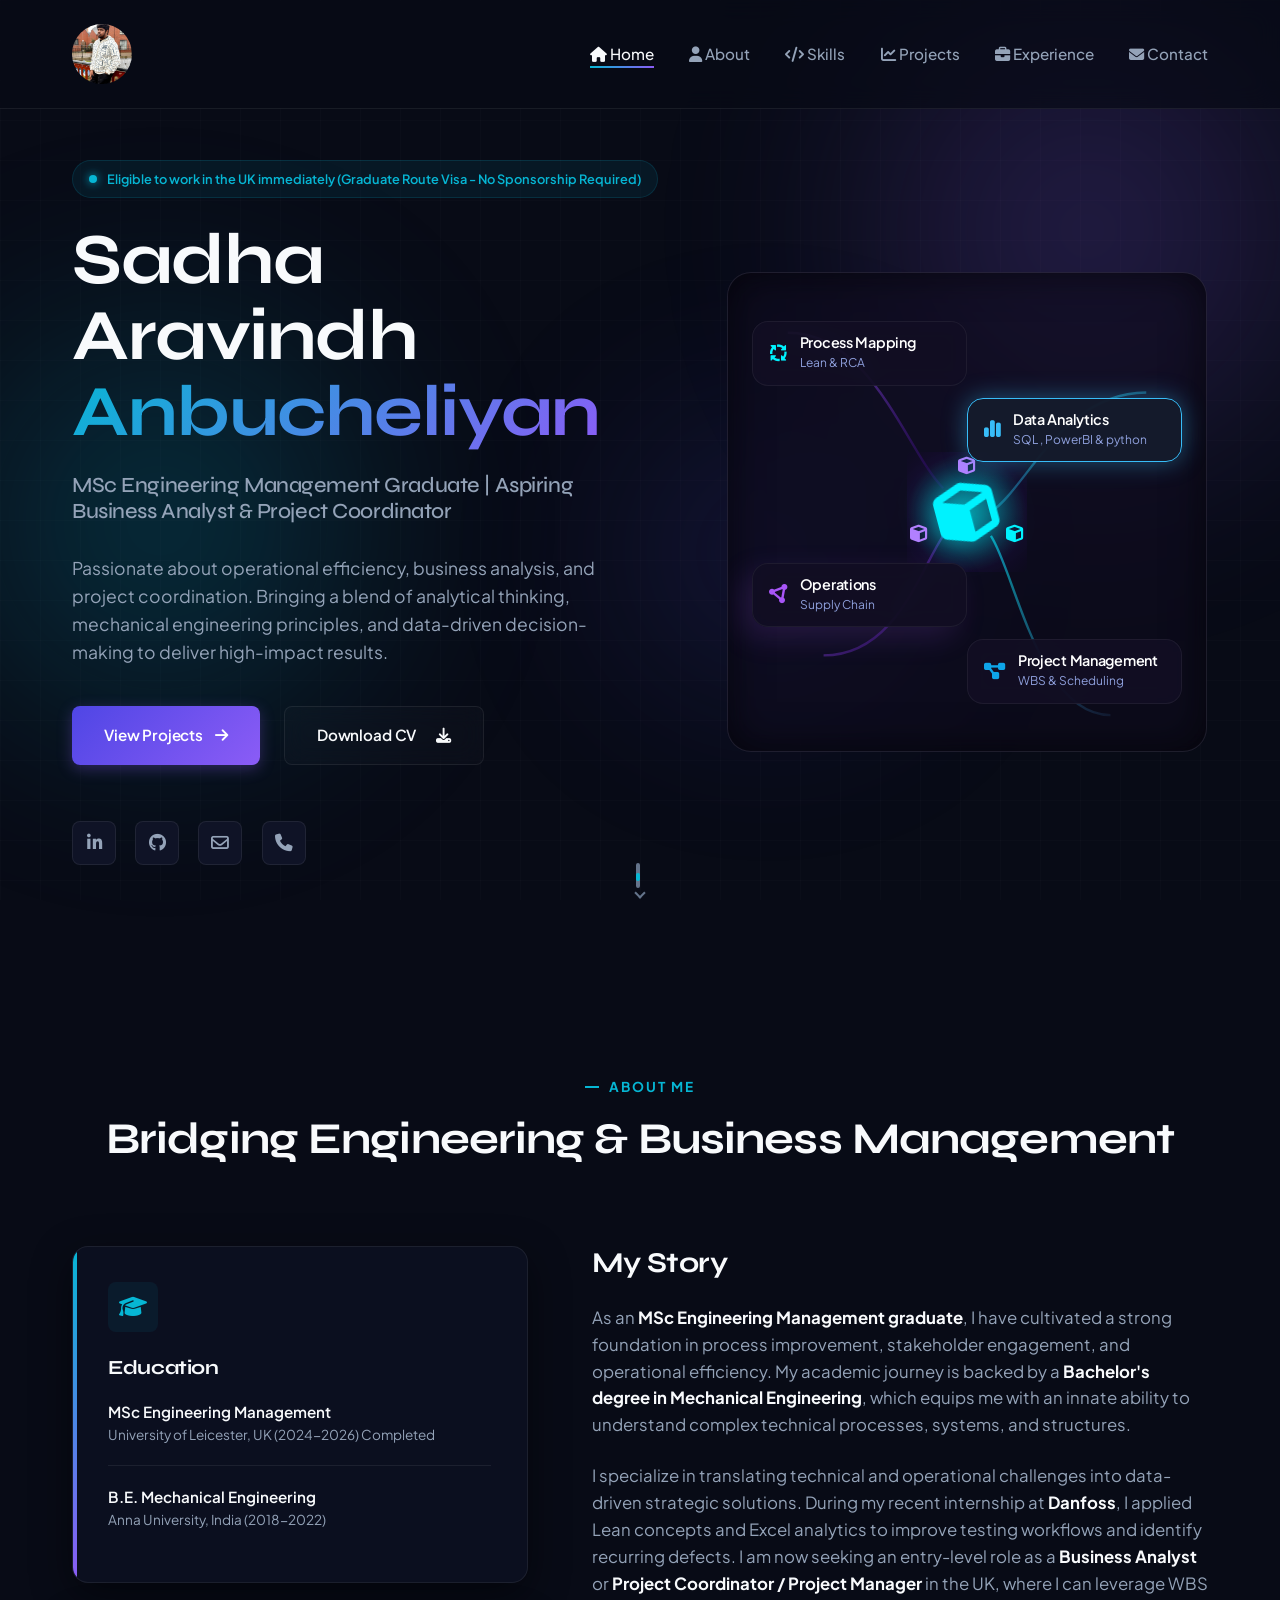
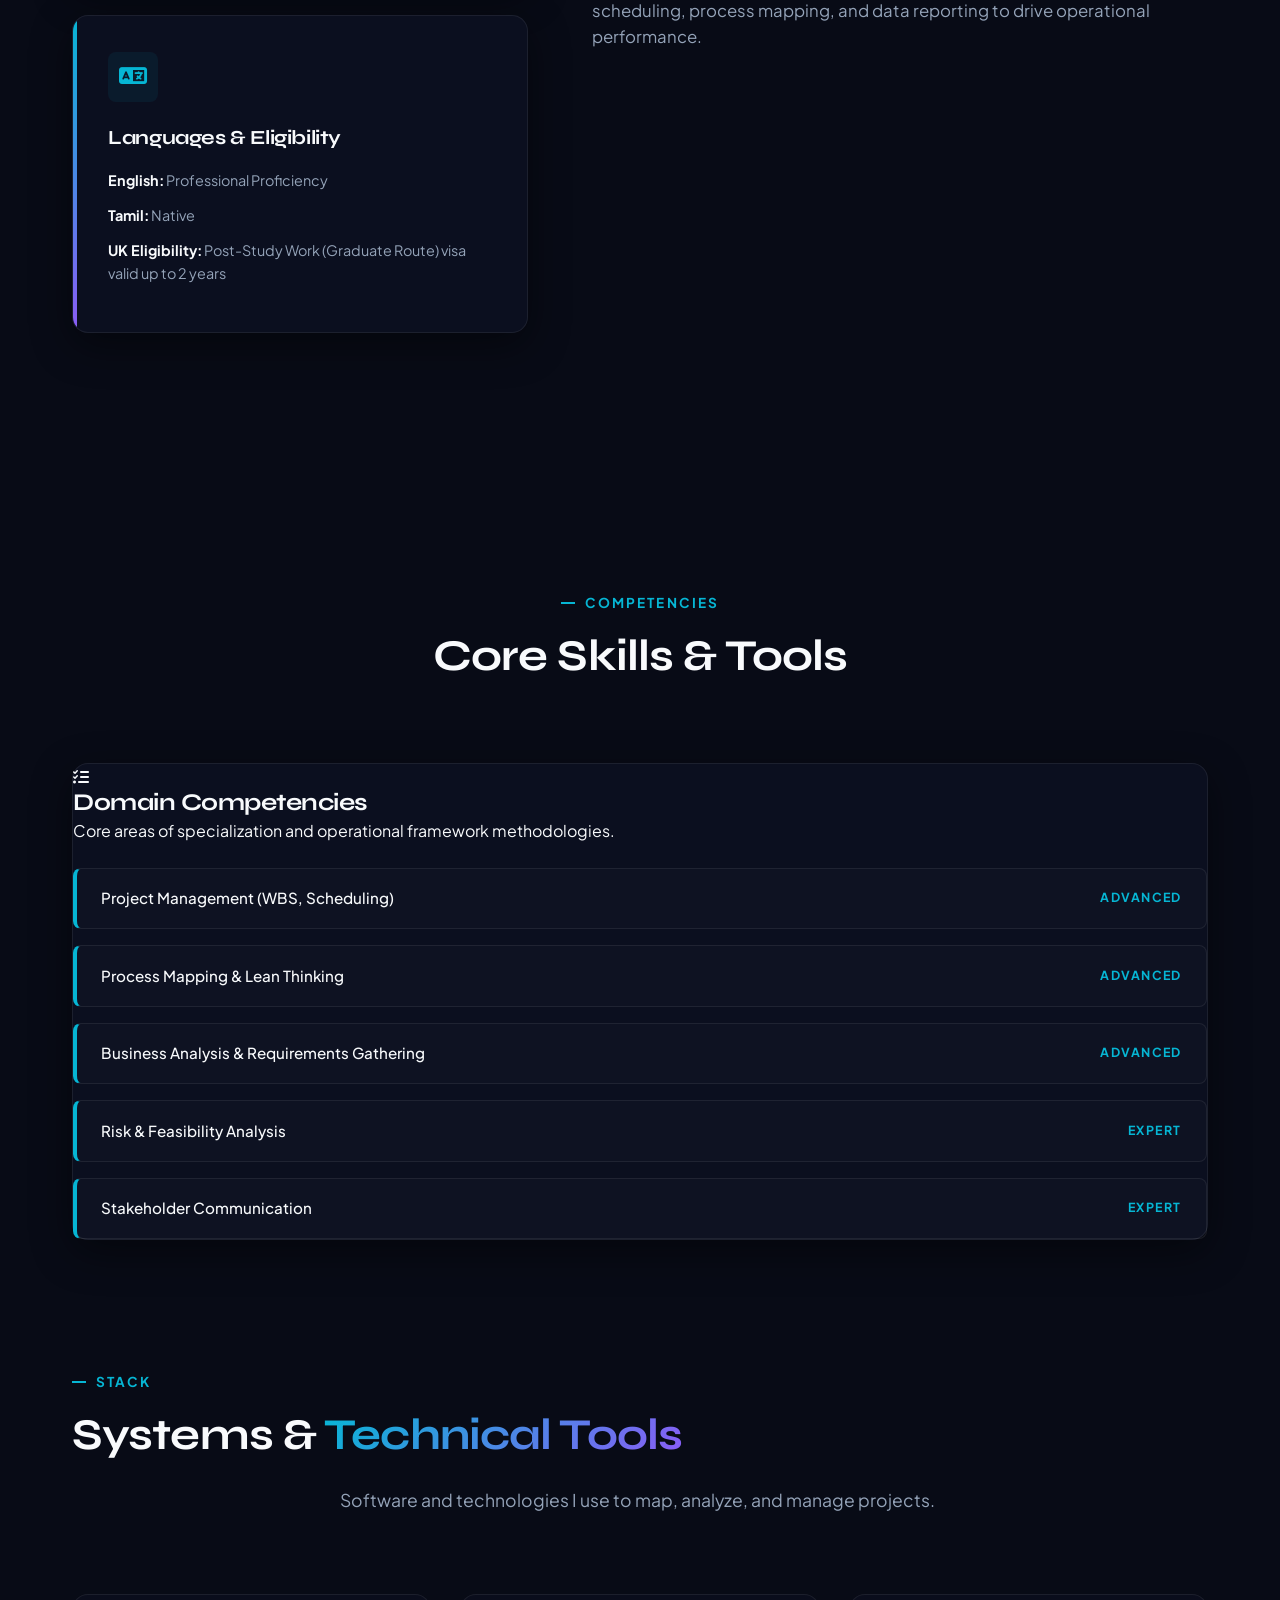
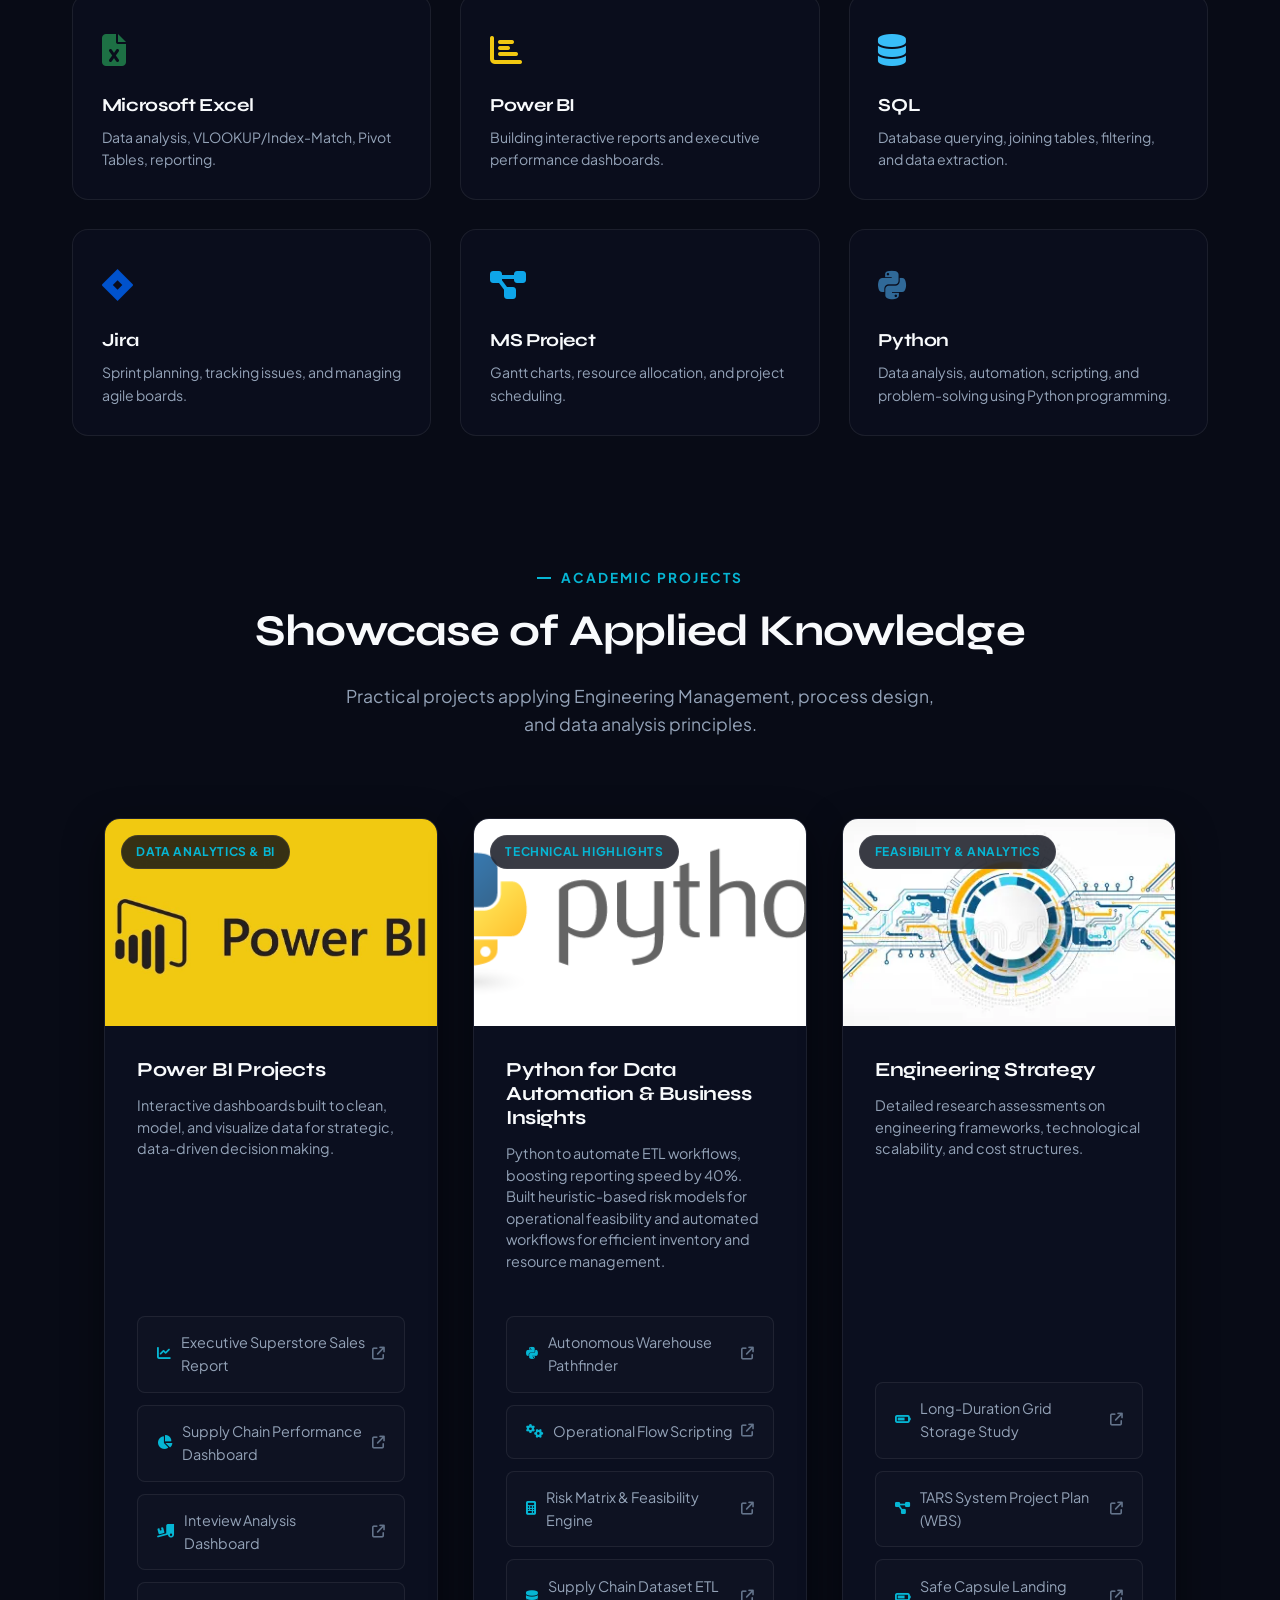
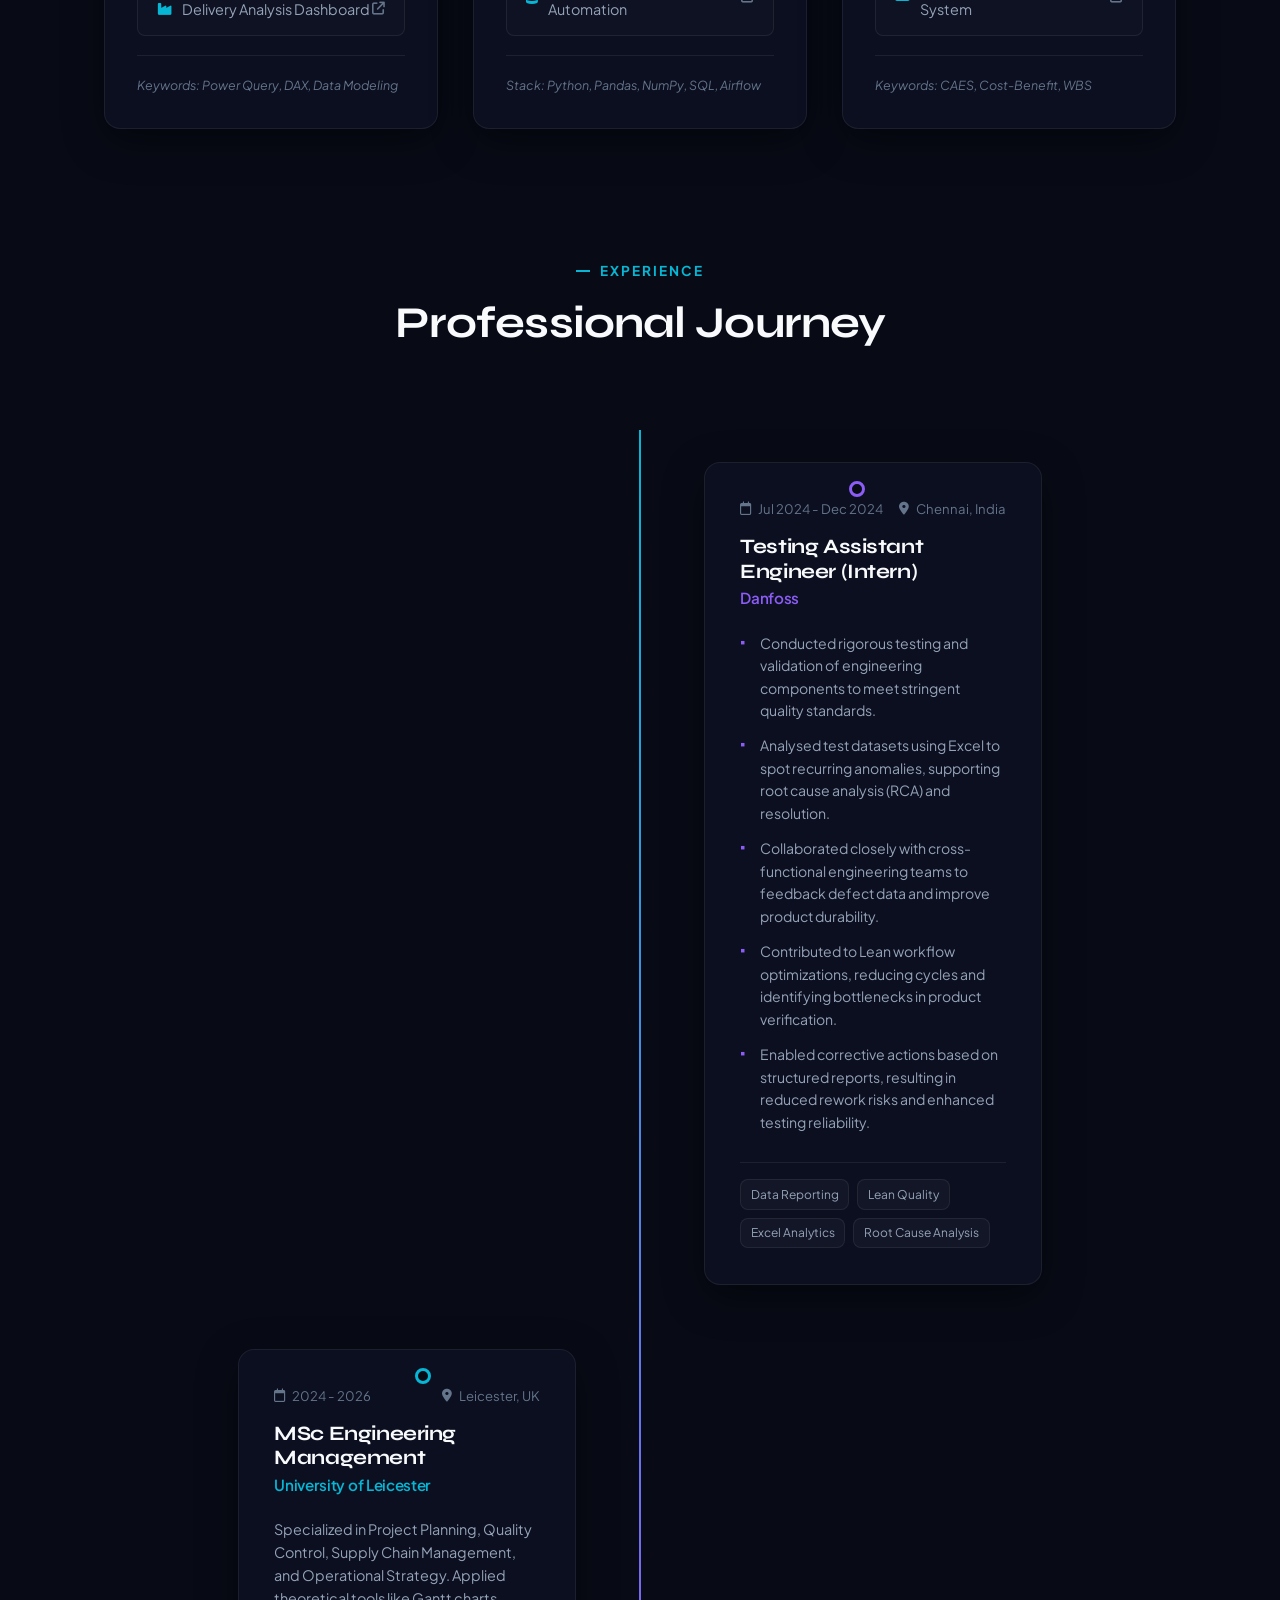
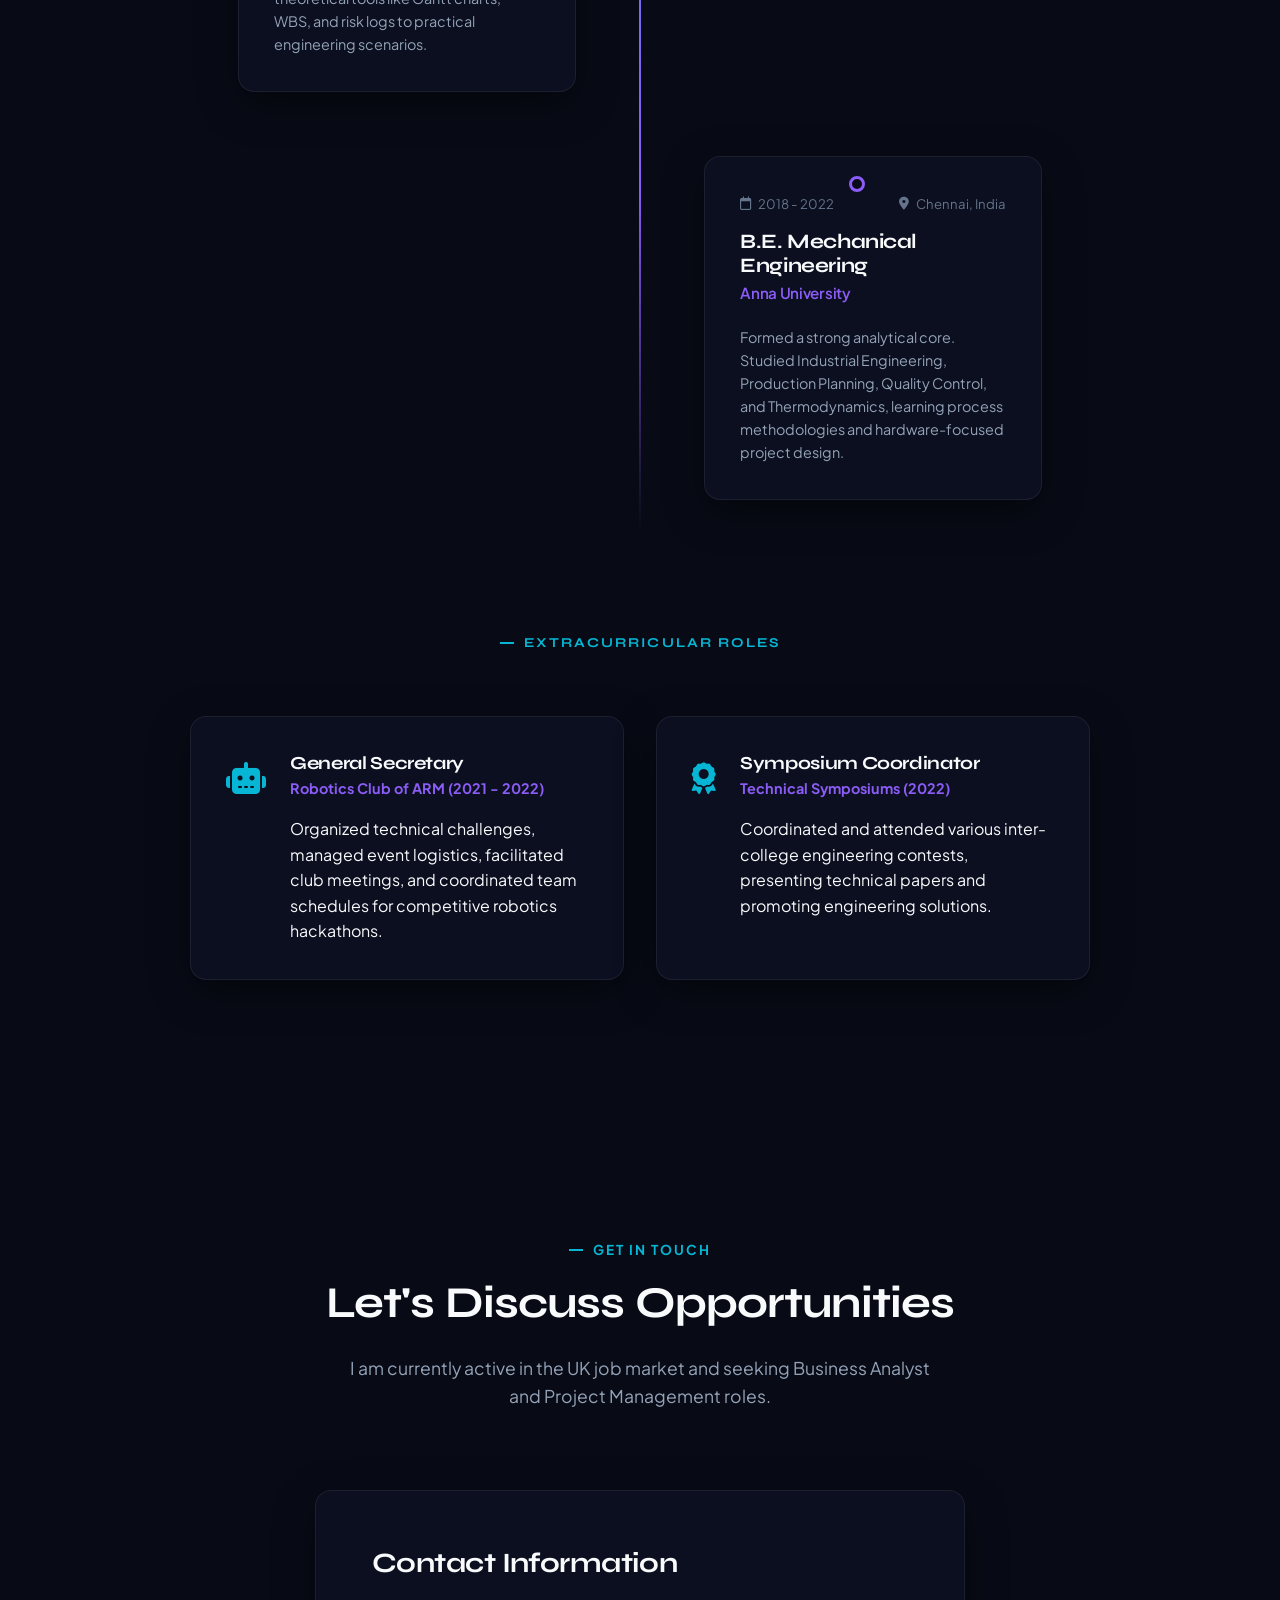
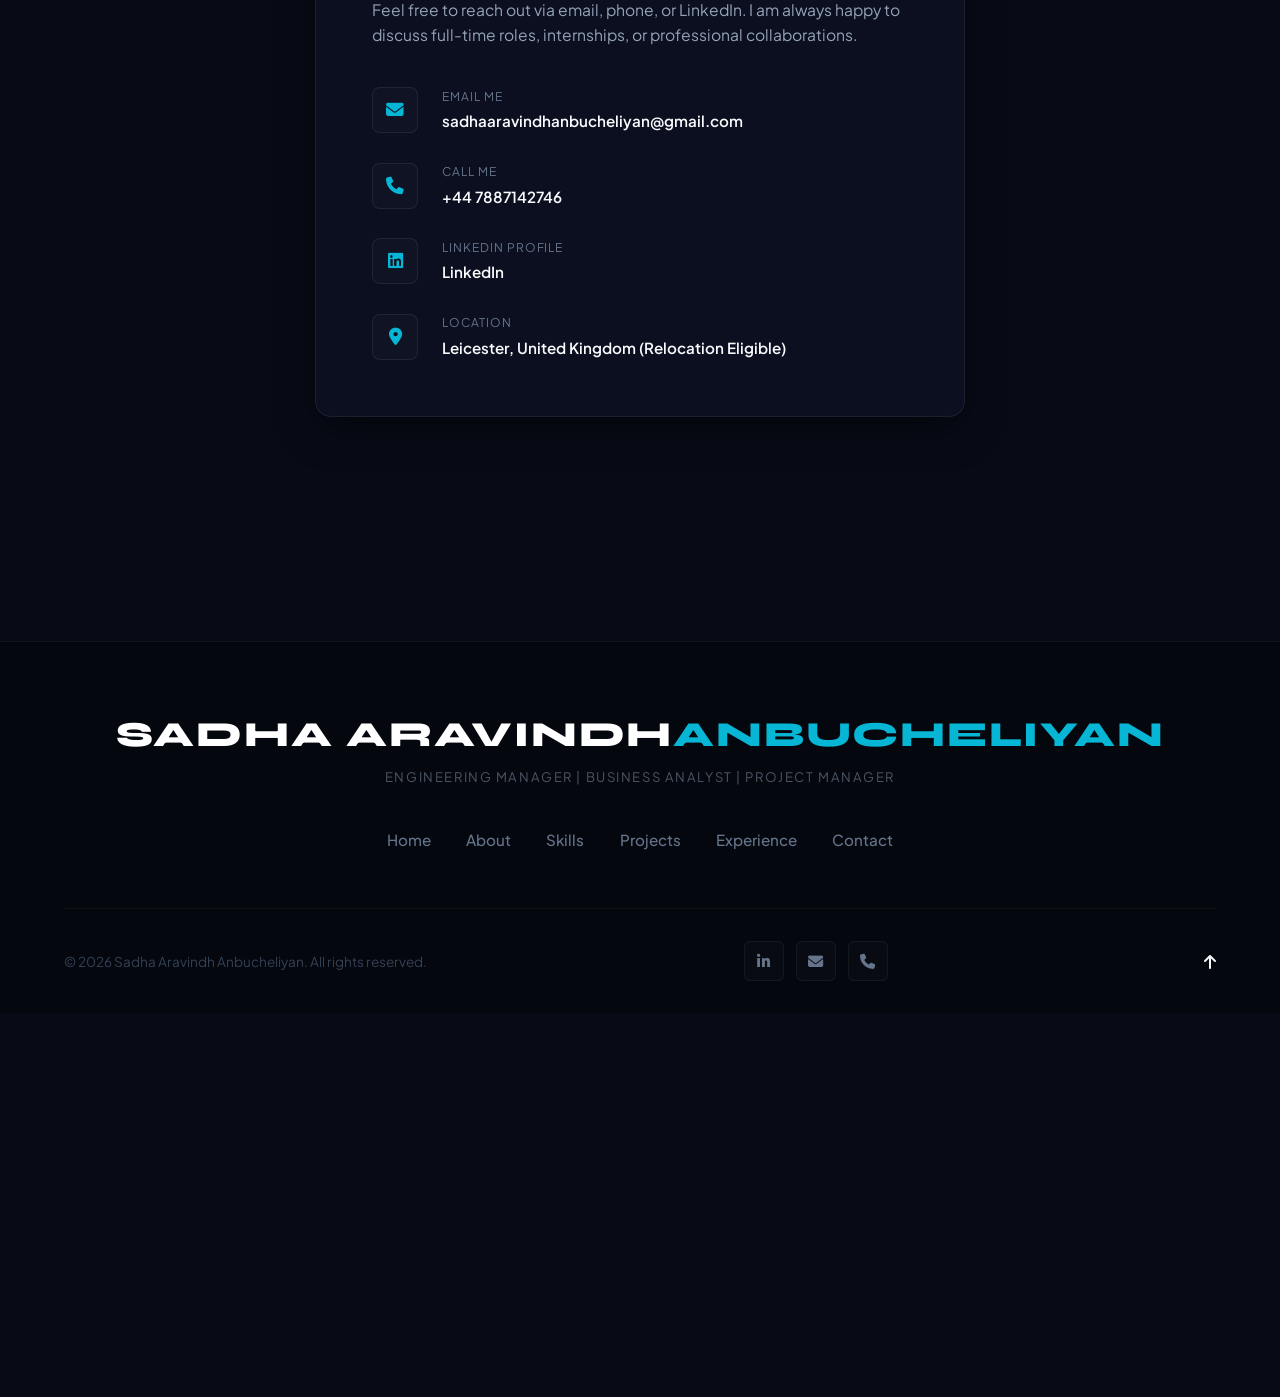
==== index.html @ ce956900 "changes" ====
<!DOCTYPE html>
<html lang="en">
<head>
    <meta charset="UTF-8">
    <meta name="viewport" content="width=device-width, initial-scale=1.0">
    <meta name="description" content="Portfolio of Sadha Aravindh Anbucheliyan - MSc Engineering Management graduate seeking Business Analyst & Project Manager roles. Skilled in requirements gathering, process mapping, and data analysis.">
    <meta name="keywords" content="Sadha Aravindh Anbucheliyan, Business Analyst, Project Manager, Engineering Management, Process Mapping, Data Analysis, Power BI, Excel, SQL, UK Graduate Route">
    <meta name="author" content="Sadha Aravindh Anbucheliyan">
    
    <!-- Open Graph / Facebook -->
    <meta property="og:type" content="website">
    <meta property="og:title" content="Sadha Aravindh Anbucheliyan | Business Analyst & Project Manager Portfolio">
    <meta property="og:description" content="MSc Engineering Management graduate seeking BA/PM opportunities in the UK. View my projects, skills, and experience.">
    <meta property="og:image" content="assets/hero-concept.png">

    <!-- Twitter -->
    <meta property="twitter:card" content="summary_large_image">
    <meta property="twitter:title" content="Sadha Aravindh Anbucheliyan | Business Analyst & Project Manager Portfolio">
    <meta property="twitter:description" content="MSc Engineering Management graduate seeking BA/PM opportunities in the UK.">
    <meta property="twitter:image" content="assets/hero-concept.png">

    <title>Sadha Aravindh Anbucheliyan | Aspiring Business Analyst & Project Coordinator Portfolio</title>
    
    <!-- Google Fonts -->
    <link rel="preconnect" href="https://fonts.googleapis.com">
    <link rel="preconnect" href="https://fonts.gstatic.com" crossorigin>
    <link href="https://fonts.googleapis.com/css2?family=Plus+Jakarta+Sans:wght@300;400;500;600;700;800&family=Syne:wght@500;600;700;800&display=swap" rel="stylesheet">
    
    <!-- FontAwesome Icons -->
    <link rel="stylesheet" href="https://cdnjs.cloudflare.com/ajax/libs/font-awesome/6.4.0/css/all.min.css">
    
    <!-- Custom CSS -->
    <link rel="stylesheet" href="style.css">
</head>
<body class="dark-theme">

    <!-- Background Grid & Glowing Blobs for Modern Aesthetics -->
    <div class="grid-overlay"></div>
    <div class="glow-blob blob-1"></div>
    <div class="glow-blob blob-2"></div>
    <div class="glow-blob blob-3"></div>

    <!-- Header Navigation -->
    <header id="header" class="glass-header">
        <div class="header-container">
            <a href="#home" class="logo" id="logo-link"> <img src="profile.jpg" alt="Profile" class="logo-img"></a>
            
           <nav class="nav-menu" id="nav-menu">
    <ul class="nav-list">
        <li><a href="#home" class="nav-link active" id="nav-home"><i class="fa-solid fa-house"></i> Home</a></li>
        <li><a href="#about" class="nav-link" id="nav-about"><i class="fa-solid fa-user"></i> About</a></li>
        <li><a href="#skills" class="nav-link" id="nav-skills"><i class="fa-solid fa-code"></i> Skills</a></li>
        <li><a href="#projects" class="nav-link" id="nav-projects"><i class="fa-solid fa-chart-line"></i> Projects</a></li>
        <li><a href="#experience" class="nav-link" id="nav-experience"><i class="fa-solid fa-briefcase"></i> Experience</a></li>
        <li><a href="#contact" class="nav-link" id="nav-contact"><i class="fa-solid fa-envelope"></i> Contact</a></li>
    </ul>
</nav>
            </div>
        </div>
    </header>

    <main>
        <!-- Hero Section -->
        <section id="home" class="hero-section section-padding">
            <div class="container hero-container">
                <div class="hero-content">
                    <div class="status-badge" id="visa-status">
                        <span class="pulse-dot"></span>
                        <span>Eligible to work in the UK immediately (Graduate Route Visa - No Sponsorship Required)</span>
                    </div>
                    <h1 class="hero-title">
                        Sadha Aravindh <br>
                        <span class="gradient-text">Anbucheliyan</span>
                    </h1>
                    <h2 class="hero-subtitle">MSc Engineering Management Graduate | Aspiring Business Analyst & Project Coordinator</h2>
                    <p class="hero-description">
                        Passionate about operational efficiency, business analysis, and project coordination. Bringing a blend of analytical thinking, mechanical engineering principles, and data-driven decision-making to deliver high-impact results.
                    </p>
                    
                    <div class="hero-actions">
                        <a href="#projects" class="btn btn-primary" id="view-work-btn">
                            <span>View Projects</span>
                            <i class="fa-solid fa-arrow-right"></i>
                        </a>
                      <a href="Sadha_Aravindh_CV.pdf" download="Sadha_Aravindh_CV.pdf" class="btn btn-outline" id="download-cv-btn">
        <span>Download CV</span>
        <i class="fa-solid fa-download" style="margin-left: 8px;"></i>
    </a>
                    </div>

                    <div class="hero-socials">
                        <a href="https://www.linkedin.com/in/sadha-aravindh-anbucheliyan-20a9b5361/" target="_blank" rel="noopener" class="social-icon" aria-label="LinkedIn" id="hero-li">
                            <i class="fa-brands fa-linkedin-in"></i>
                        </a>
                        <a href="https://github.com/sadhaaravindhanbucheliyan" target="_blank" rel="noopener" class="social-icon" aria-label="GitHub" id="hero-github">
                              <i class="fa-brands fa-github"></i>
                      </a>
                        <a href="mailto:sadhaaravindhanbucheliyan@gmail.com" class="social-icon" aria-label="Email" id="hero-mail">
                            <i class="fa-regular fa-envelope"></i>
                        </a>
                        <a href="tel:+447887142746" class="social-icon" aria-label="Phone" id="hero-phone">
                            <i class="fa-solid fa-phone"></i>
                        </a>
                    </div>
                </div>

                <div class="hero-visual">
    <div class="image-wrapper glass-panel visual-card-hub">
        
        <!-- Central Isometric Hub & SVG Connecting Lines -->
        <div class="hub-center-container">
            <svg class="hub-connecting-lines" viewBox="0 0 400 400" fill="none" xmlns="http://www.w3.org/2000/svg">
                <!-- Top Left Path -->
                <path d="M 50 50 C 120 50, 150 150, 180 180" stroke="url(#line-gradient-purple)" stroke-width="2" />
                <!-- Top Right Path -->
                <path d="M 350 100 C 280 100, 250 180, 220 200" stroke="url(#line-gradient-blue)" stroke-width="2" />
                <!-- Bottom Left Path -->
                <path d="M 80 320 C 140 320, 160 250, 180 220" stroke="url(#line-gradient-purple)" stroke-width="2" />
                <!-- Bottom Right Path -->
                <path d="M 320 370 C 260 370, 240 250, 220 220" stroke="url(#line-gradient-blue)" stroke-width="2" />
                
                <defs>
                    <linearGradient id="line-gradient-blue" x1="0%" y1="0%" x2="100%" y2="100%">
                        <stop offset="0%" stop-color="#00f2fe" stop-opacity="0.6"/>
                        <stop offset="100%" stop-color="#4facfe" stop-opacity="0.1"/>
                    </linearGradient>
                    <linearGradient id="line-gradient-purple" x1="0%" y1="0%" x2="100%" y2="100%">
                        <stop offset="0%" stop-color="#b180ff" stop-opacity="0.6"/>
                        <stop offset="100%" stop-color="#7000ff" stop-opacity="0.1"/>
                    </linearGradient>
                </defs>
            </svg>

            <!-- Isometric Node Graphic -->
            <div class="iso-cube-core">
                <div class="cube-glow"></div>
                <i class="fa-solid fa-cube main-cube"></i>
                <i class="fa-solid fa-cube sub-node node-top"></i>
                <i class="fa-solid fa-cube sub-node node-left"></i>
                <i class="fa-solid fa-cube sub-node node-right"></i>
            </div>
        </div>

        <!-- The 4 Corner Floating Badges -->
        <!-- Top Left: Process Mapping -->
        <div class="hub-badge badge-tl glass-panel-sm">
            <div class="badge-icon icon-cyan"><i class="fa-solid fa-arrows-spin"></i></div>
            <div class="badge-text">
                <h4>Process Mapping</h4>
                <p>Lean & RCA</p>
            </div>
        </div>

        <!-- Top Right: Data Analytics (Active State) -->
        <div class="hub-badge badge-tr active-glow-blue">
            <div class="badge-icon icon-blue"><i class="fa-solid fa-chart-simple"></i></div>
            <div class="badge-text">
                <h4>Data Analytics</h4>
                <p>SQL , PowerBI & python</p>
            </div>
        </div>

        <!-- Bottom Left: Operations -->
        <div class="hub-badge badge-bl glass-panel-sm glow-purple">
            <div class="badge-icon icon-purple"><i class="fa-solid fa-circle-nodes"></i></div>
            <div class="badge-text">
                <h4>Operations</h4>
                <p>Supply Chain</p>
            </div>
        </div>

        <!-- Bottom Right: Project Management -->
        <div class="hub-badge badge-br glass-panel-sm">
            <div class="badge-icon icon-blue-alt"><i class="fa-solid fa-diagram-project"></i></div>
            <div class="badge-text">
                <h4>Project Management</h4>
                <p>WBS & Scheduling</p>
            </div>
        </div>

    </div>
</div>
                    </div>
                </div>
            </div>
            
            <div class="scroll-indicator">
                <a href="#about" aria-label="Scroll to About Me Section">
                    <span class="mouse">
                        <span class="wheel"></span>
                    </span>
                    <span class="arrow-down"></span>
                </a>
            </div>
        </section>

        <!-- About Me Section -->
        <section id="about" class="about-section section-padding">
            <div class="container">
                <div class="section-header text-center">
                    <span class="subtitle">About Me</span>
                    <h2 class="section-title">Bridging Engineering & Business Management</h2>
                </div>

                <div class="about-grid">
                    <div class="about-info-cards">
                        <div class="info-card glass-panel" id="about-card-education">
                            <div class="card-icon"><i class="fa-solid fa-graduation-cap"></i></div>
                            <h3>Education</h3>
                            <p class="primary-text">MSc Engineering Management</p>
                            <p class="secondary-text">University of Leicester, UK (2024-2026) Completed</p>
                            <div class="divider"></div>
                            <p class="primary-text">B.E. Mechanical Engineering</p>
                            <p class="secondary-text">Anna University, India (2018-2022)</p>
                        </div>

                        <div class="info-card glass-panel" id="about-card-lang">
                            <div class="card-icon"><i class="fa-solid fa-language"></i></div>
                            <h3>Languages & Eligibility</h3>
                            <ul class="info-list">
                                <li><strong>English:</strong> Professional Proficiency</li>
                                <li><strong>Tamil:</strong> Native</li>
                                <li><strong>UK Eligibility:</strong> Post-Study Work (Graduate Route) visa valid up to 2 years</li>
                            </ul>
                        </div>
                    </div>

                    <div class="about-text-content">
                        <h3>My Story</h3>
                        <p class="about-p">
    As an <strong>MSc Engineering Management graduate</strong>, I have cultivated a strong foundation in process improvement, stakeholder engagement, and operational efficiency. My academic journey is backed by a <strong>Bachelor's degree in Mechanical Engineering</strong>, which equips me with an innate ability to understand complex technical processes, systems, and structures.
</p>
<p class="about-p">
    I specialize in translating technical and operational challenges into data-driven strategic solutions. During my recent internship at <strong>Danfoss</strong>, I applied Lean concepts and Excel analytics to improve testing workflows and identify recurring defects. I am now seeking an entry-level role as a <strong>Business Analyst</strong> or <strong>Project Coordinator / Project Manager</strong> in the UK, where I can leverage WBS scheduling, process mapping, and data reporting to drive operational performance.
</p>
                                </div>
                            </div>
                        </div>
            </div>
        </section>

        <!-- Skills Section -->
        <section id="skills" class="skills-section section-padding">
            <div class="container">
                <div class="section-header text-center">
                    <span class="subtitle">Competencies</span>
                    <h2 class="section-title">Core Skills & Tools</h2>
                </div>

                <div class="skills-grid">
                    <!-- Core Competencies -->
                <div class="skills-category glass-panel">
    <div class="category-title">
        <i class="fa-solid fa-list-check"></i>
        <h2>Domain Competencies</h2>
    </div>
    <p class="category-subtitle">Core areas of specialization and operational framework methodologies.</p>
    
    <!-- The parent container -->
    <div class="skills-list">
        
        <!-- Row Item 1 -->
        <div class="competency-item">
            <span class="competency-name">Project Management (WBS, Scheduling)</span>
            <span class="competency-level">Advanced</span>
        </div>
        
        <!-- Row Item 2 -->
        <div class="competency-item">
            <span class="competency-name">Process Mapping & Lean Thinking</span>
            <span class="competency-level">Advanced</span>
        </div>
        
        <!-- Row Item 3 -->
        <div class="competency-item">
            <span class="competency-name">Business Analysis & Requirements Gathering</span>
            <span class="competency-level">Advanced</span>
        </div>
        
        <!-- Row Item 4 -->
        <div class="competency-item">
            <span class="competency-name">Risk & Feasibility Analysis</span>
            <span class="competency-level">Expert</span>
        </div>
        
        <!-- Row Item 5 -->
        <div class="competency-item">
            <span class="competency-name">Stakeholder Communication</span>
            <span class="competency-level">Expert</span>
        </div>
        
    </div>
</div>
                        </div>
                    </div>

                    <!-- Technical Tools -->
  <section id="skills" class="section-padding">
    <div class="container">
        
        <div class="section-header">
            <span class="subtitle">Stack</span>
            <h2 class="section-title">Systems & <span class="gradient-text">Technical Tools</span></h2>
            <p class="section-desc">Software and technologies I use to map, analyze, and manage projects.</p>
        </div>

        <div class="tools-grid">
            
            <div class="tool-card" id="tool-excel">
                <div class="tool-icon">
                    <i class="fa-solid fa-file-excel"></i>
                </div>
                <h4>Microsoft Excel</h4>
                <p>Data analysis, VLOOKUP/Index-Match, Pivot Tables, reporting.</p>
            </div>

            <div class="tool-card" id="tool-pbi">
                <div class="tool-icon">
                    <i class="fa-solid fa-chart-bar"></i>
                </div>
                <h4>Power BI</h4>
                <p>Building interactive reports and executive performance dashboards.</p>
            </div>

            <div class="tool-card" id="tool-sql">
                <div class="tool-icon">
                    <i class="fa-solid fa-database"></i>
                </div>
                <h4>SQL</h4>
                <p>Database querying, joining tables, filtering, and data extraction.</p>
            </div>

            <div class="tool-card" id="tool-jira">
                <div class="tool-icon">
                    <i class="fa-brands fa-jira"></i>
                </div>
                <h4>Jira</h4>
                <p>Sprint planning, tracking issues, and managing agile boards.</p>
            </div>

            <div class="tool-card" id="tool-project">
                <div class="tool-icon">
                    <i class="fa-solid fa-diagram-project"></i>
                </div>
                <h4>MS Project</h4>
                <p>Gantt charts, resource allocation, and project scheduling.</p>
            </div>

            <div class="tool-card" id="tool-python">
                <div class="tool-icon">
                    <i class="fa-brands fa-python"></i>
                </div>
                <h4>Python</h4>
                <p>Data analysis, automation, scripting, and problem-solving using Python programming.</p>
            </div>

        </div> 

        <!-- Projects Section -->
        <section id="projects" class="projects-section section-padding">
            <div class="container">
                <div class="section-header text-center">
                    <span class="subtitle">Academic Projects</span>
                    <h2 class="section-title">Showcase of Applied Knowledge</h2>
                    <p class="section-desc">Practical projects applying Engineering Management, process design, and data analysis principles.</p>
                </div>

<div class="projects-grid">
    <article class="project-card glass-panel" id="project-pbi-category">

        <div class="project-img-wrapper">

            <img src="power BI.jpg" alt="Power BI Analytics" class="project-img">

            <div class="project-tag">Data Analytics & BI</div>
        </div>
        <div class="project-info">

            <h3 class="project-card-title">Power BI Projects</h3>

            <p class="project-description">
                Interactive dashboards built to clean, model, and visualize data for strategic, data-driven decision making.
            </p>
            <div class="project-list-container">

                <a href="Sales Superstore.mp4" target="_blank" rel="noopener" class="project-list-item">

                    <span class="project-item-name"><i class="fa-solid fa-chart-line"></i>  Executive Superstore Sales Report</span>
                    <i class="fa-solid fa-arrow-up-right-from-square view-icon"></i>
                </a>

                <a href="supply chain.mp4" target="_blank" rel="noopener" class="project-list-item">

                    <span class="project-item-name"><i class="fa-solid fa-chart-pie"></i> Supply Chain Performance Dashboard</span>

                    <i class="fa-solid fa-arrow-up-right-from-square view-icon"></i>

                </a>

                <a href="Interview Analysis.mp4" target="_blank" rel="noopener" class="project-list-item">

                    <span class="project-item-name"><i class="fa-solid fa-truck-ramp-box"></i> Inteview Analysis Dashboard </span>

                    <i class="fa-solid fa-arrow-up-right-from-square view-icon"></i>
                </a>

                <a href="Delivery Analysis.mp4" target="_blank" rel="noopener" class="project-list-item">

                    <span class="project-item-name"><i class="fa-solid fa-industry"></i> Delivery Analysis Dashboard</span>

                    <i class="fa-solid fa-arrow-up-right-from-square view-icon"></i>
                </a>
            </div>
            <div class="project-footer">
                <span class="project-tools">Keywords: Power Query, DAX, Data Modeling</span>
            </div>
        </div>
    </article>
<article class="project-card glass-panel" id="project-python-category">
    <div class="project-img-wrapper">
        <img src="python.png" alt="Python Automation" class="project-img">
        <div class="project-tag">Technical Highlights</div>
    </div>
    
    <div class="project-info">
        <h3 class="project-card-title">Python for Data Automation & Business Insights</h3>
        
   <p class="project-description">
             Python to automate ETL workflows, boosting reporting speed by 40%. Built heuristic-based risk models for operational feasibility and automated workflows for efficient inventory and resource management.
               </p>

        <div class="project-list-container">
            <a href="LINK_TO_PROJECT_5" target="_blank" rel="noopener" class="project-list-item">
                <span class="project-item-name"><i class="fa-brands fa-python"></i> Autonomous Warehouse Pathfinder</span>
                <i class="fa-solid fa-arrow-up-right-from-square view-icon"></i>
            </a>
            <a href="LINK_TO_PROJECT_6" target="_blank" rel="noopener" class="project-list-item">
                <span class="project-item-name"><i class="fa-solid fa-gears"></i> Operational Flow Scripting</span>
                <i class="fa-solid fa-arrow-up-right-from-square view-icon"></i>
            </a>
            <a href="LINK_TO_PROJECT_7" target="_blank" rel="noopener" class="project-list-item">
                <span class="project-item-name"><i class="fa-solid fa-calculator"></i> Risk Matrix & Feasibility Engine</span>
                <i class="fa-solid fa-arrow-up-right-from-square view-icon"></i>
            </a>
            <a href="LINK_TO_PROJECT_8" target="_blank" rel="noopener" class="project-list-item">
                <span class="project-item-name"><i class="fa-solid fa-database"></i> Supply Chain Dataset ETL Automation</span>
                <i class="fa-solid fa-arrow-up-right-from-square view-icon"></i>
            </a>
        </div>

        <div class="project-footer">
            <span class="project-tools">Stack: Python, Pandas, NumPy, SQL, Airflow</span>
        </div>
    </div>
</article>

    <article class="project-card glass-panel" id="project-energy-category">

        <div class="project-img-wrapper">

            <img src="energy.webp" alt="Clean energy grid storage design" class="project-img">

            <div class="project-tag">Feasibility & Analytics</div>

        </div>

        <div class="project-info">

            <h3 class="project-card-title">Engineering Strategy</h3>

            <p class="project-description">

                Detailed research assessments on engineering frameworks, technological scalability, and cost structures.

            </p>

           

            <div class="project-list-container">

                <a href="Long-Duration Grid Storage Study.pdf" target="_blank" rel="noopener" class="project-list-item">

                    <span class="project-item-name"><i class="fa-solid fa-battery-three-quarters"></i> Long-Duration Grid Storage Study</span>

                    <i class="fa-solid fa-arrow-up-right-from-square view-icon"></i>

                </a>

                <a href="TARS_Bag_Report.pdf" target="_blank" rel="noopener" class="project-list-item">

                    <span class="project-item-name"><i class="fa-solid fa-diagram-project"></i> TARS System Project Plan (WBS)</span>

                    <i class="fa-solid fa-arrow-up-right-from-square view-icon"></i>

                </a>

                    <a href="Safe Capsule Landing System .pdf" target="_blank" rel="noopener" class="project-list-item">

                    <span class="project-item-name"><i class="fa-solid fa-battery-three-quarters"></i>Safe Capsule Landing System</span>

                    <i class="fa-solid fa-arrow-up-right-from-square view-icon"></i>

                </a>

            </div>



            <div class="project-footer">

                <span class="project-tools">Keywords: CAES, Cost-Benefit, WBS</span>

            </div>

        </div>

    </article>



</div>



        <!-- Experience Section -->
        <section id="experience" class="experience-section section-padding">
            <div class="container">
                <div class="section-header text-center">
                    <span class="subtitle">Experience</span>
                    <h2 class="section-title">Professional Journey</h2>
                </div>

                <div class="timeline-container">
                    <div class="timeline-line"></div>
                    
                    <!-- Timeline Item 1 -->
                    <div class="timeline-item right" id="experience-danfoss">
                        <div class="timeline-dot"></div>
                        <div class="timeline-content glass-panel">
                            <div class="timeline-header">
                                <span class="timeline-date"><i class="fa-regular fa-calendar"></i> Jul 2024 - Dec 2024</span>
                                <span class="timeline-location"><i class="fa-solid fa-location-dot"></i> Chennai, India</span>
                            </div>
                            <h3 class="role-title">Testing Assistant Engineer (Intern)</h3>
                            <h4 class="company-name">Danfoss</h4>
                            
                            <ul class="timeline-bullets">
                                <li>Conducted rigorous testing and validation of engineering components to meet stringent quality standards.</li>
                                <li>Analysed test datasets using Excel to spot recurring anomalies, supporting root cause analysis (RCA) and resolution.</li>
                                <li>Collaborated closely with cross-functional engineering teams to feedback defect data and improve product durability.</li>
                                <li>Contributed to Lean workflow optimizations, reducing cycles and identifying bottlenecks in product verification.</li>
                                <li>Enabled corrective actions based on structured reports, resulting in reduced rework risks and enhanced testing reliability.</li>
                            </ul>
                            
                            <div class="timeline-tags">
                                <span class="timeline-tag">Data Reporting</span>
                                <span class="timeline-tag">Lean Quality</span>
                                <span class="timeline-tag">Excel Analytics</span>
                                <span class="timeline-tag">Root Cause Analysis</span>
                            </div>
                        </div>
                    </div>

                    <!-- Timeline Item 2 (Education - MSc) -->
                    <div class="timeline-item left" id="experience-leicester">
                        <div class="timeline-dot"></div>
                        <div class="timeline-content glass-panel">
                            <div class="timeline-header">
                                <span class="timeline-date"><i class="fa-regular fa-calendar"></i> 2024 - 2026</span>
                                <span class="timeline-location"><i class="fa-solid fa-location-dot"></i> Leicester, UK</span>
                            </div>
                            <h3 class="role-title">MSc Engineering Management</h3>
                            <h4 class="company-name">University of Leicester</h4>
                            <p class="timeline-desc">
                                Specialized in Project Planning, Quality Control, Supply Chain Management, and Operational Strategy. Applied theoretical tools like Gantt charts, WBS, and risk logs to practical engineering scenarios.
                            </p>
                        </div>
                    </div>

                    <!-- Timeline Item 3 (Education - B.E.) -->
                    <div class="timeline-item right" id="experience-anna">
                        <div class="timeline-dot"></div>
                        <div class="timeline-content glass-panel">
                            <div class="timeline-header">
                                <span class="timeline-date"><i class="fa-regular fa-calendar"></i> 2018 - 2022</span>
                                <span class="timeline-location"><i class="fa-solid fa-location-dot"></i> Chennai, India</span>
                            </div>
                            <h3 class="role-title">B.E. Mechanical Engineering</h3>
                            <h4 class="company-name">Anna University</h4>
                            <p class="timeline-desc">
                                Formed a strong analytical core. Studied Industrial Engineering, Production Planning, Quality Control, and Thermodynamics, learning process methodologies and hardware-focused project design.
                            </p>
                        </div>
                    </div>
                </div>

                <!-- Extracurricular Activities Cards -->
                <div class="extracurricular-header text-center">
                    <h3 class="subtitle">Extracurricular Roles</h3>
                </div>
                <div class="extracurricular-grid">
                    <div class="extra-card glass-panel" id="extra-robotics">
                        <div class="extra-icon"><i class="fa-solid fa-robot"></i></div>
                        <div class="extra-body">
                            <h4>General Secretary</h4>
                            <h5>Robotics Club of ARM (2021 - 2022)</h5>
                            <p>Organized technical challenges, managed event logistics, facilitated club meetings, and coordinated team schedules for competitive robotics hackathons.</p>
                        </div>
                    </div>
                    <div class="extra-card glass-panel" id="extra-symposiums">
                        <div class="extra-icon"><i class="fa-solid fa-award"></i></div>
                        <div class="extra-body">
                            <h4>Symposium Coordinator</h4>
                            <h5>Technical Symposiums (2022)</h5>
                            <p>Coordinated and attended various inter-college engineering contests, presenting technical papers and promoting engineering solutions.</p>
                        </div>
            </div>
        </section>

      <!-- Contact Section -->
        <section id="contact" class="contact-section section-padding">
            <div class="container">
                <div class="section-header text-center">
                    <span class="subtitle">Get In Touch</span>
                    <h2 class="section-title">Let's Discuss Opportunities</h2>
                    <p class="section-desc">I am currently active in the UK job market and seeking Business Analyst and Project Management roles.</p>
                </div>

                <div class="contact-center-wrapper">
                    <!-- Standalone Centered Card -->
                    <div class="contact-info-card glass-panel">
                        <h3>Contact Information</h3>
                        <p class="card-intro">Feel free to reach out via email, phone, or LinkedIn. I am always happy to discuss full-time roles, internships, or professional collaborations.</p>
                        
                        <div class="info-links-list">
                            
                            <!-- Email Row -->
                            <div class="info-item-row">
                                <div class="item-icon-box">
                                    <i class="fa-solid fa-envelope"></i>
                                </div>
                                <div class="item-text-content">
                                    <span class="label-heading">Email Me</span>
                                    <a href="mailto:sadhaaravindhanbucheliyan@gmail.com" class="contact-link">sadhaaravindhanbucheliyan@gmail.com</a>
                                </div>
                            </div>

                            <!-- Phone Row -->
                            <div class="info-item-row">
                                <div class="item-icon-box">
                                    <i class="fa-solid fa-phone"></i>
                                </div>
                                <div class="item-text-content">
                                    <span class="label-heading">Call Me</span>
                                    <a href="tel:+447887142746" class="contact-link">+44 7887142746</a>
                                </div>
                            </div>

                            <!-- LinkedIn Row -->
                            <div class="info-item-row">
                                <div class="item-icon-box">
                                    <i class="fa-brands fa-linkedin"></i>
                                </div>
                                <div class="item-text-content">
                                    <span class="label-heading">LinkedIn Profile</span>
                                    <a href="https://www.linkedin.com/in/sadha-aravindh-anbucheliyan-20a9b5361/" target="_blank" rel="noopener" class="contact-link">LinkedIn</a>
                                </div>
                            </div>

                            <!-- Location Row -->
                            <div class="info-item-row">
                                <div class="item-icon-box">
                                    <i class="fa-solid fa-location-dot"></i>
                                </div>
                                <div class="item-text-content">
                                    <span class="label-heading">Location</span>
                                    <span class="location-value">Leicester, United Kingdom (Relocation Eligible)</span>
                                </div>
                            </div>

                        </div>
                    </div>
                </div>
            </div>
        </section>

  <!-- Full-Width Premium Integrated Footer -->
<footer class="portfolio-footer">
    <div class="footer-inner-content">
        
        <!-- Footer Branding Header Block -->
        <h4 class="footer-logo">SADHA ARAVINDH<span>ANBUCHELIYAN</span></h4>
        <p class="footer-role-tags">Engineering Manager | Business Analyst | Project Manager</p>
        
        <!-- Center Quick Navigation Links -->
        <ul class="footer-nav-links">
            <li><a href="#home">Home</a></li>
            <li><a href="#about">About</a></li>
            <li><a href="#skills">Skills</a></li>
            <li><a href="#projects">Projects</a></li>
            <li><a href="#experience">Experience</a></li>
            <li><a href="#contact">Contact</a></li>
        </ul>

        <div class="footer-divider"></div>

        <!-- Left / Right Split Bottom Row Container -->
        <div class="footer-bottom-row">
            <div class="footer-copyright">
                <p>&copy; 2026 Sadha Aravindh Anbucheliyan. All rights reserved.</p>
            </div>
            
            <div class="footer-social-box-list">
                <a href="https://www.linkedin.com/in/sadha-aravindh-anbucheliyan-20a9b5361/" target="_blank" rel="noopener" class="social-icon-btn" aria-label="LinkedIn">
                    <i class="fa-brands fa-linkedin-in"></i>
                </a>
                <a href="mailto:sadhaaravindhanbucheliyan@gmail.com" class="social-icon-btn" aria-label="Email">
                    <i class="fa-solid fa-envelope"></i>
                </a>
                <a href="tel:+447887142746" class="social-icon-btn" aria-label="Phone">
                    <i class="fa-solid fa-phone"></i>
                </a>
            </div>  <a href="#home" class="back-to-top" id="back-to-top" aria-label="Back to Top">
            <i class="fa-solid fa-arrow-up"></i>
        </a>
        </div>



    <!-- Custom JS -->
    <script src="script.js"></script>
</body>
</html>
---- style.css ----
/* Custom CSS Design System - Sadha Aravindh Anbucheliyan Portfolio */

/* ==========================================
   CSS Custom Properties & Design Tokens
   ========================================== */
:root {
    /* Color Palette */
    --bg-primary: #080b16;
    --bg-secondary: #0f1326;
    --bg-tertiary: #171d36;
    --accent-purple: #8b5cf6;
    --accent-teal: #06b6d4;
    --accent-indigo: #4f46e5;
    
    /* Text Colors */
    --text-primary: #f8fafc;
    --text-secondary: #94a3b8;
    --text-muted: #64748b;
    --text-glow: rgba(6, 182, 212, 0.35);
    
    /* Glassmorphism Styles */
    --glass-bg: rgba(15, 19, 38, 0.65);
    --glass-border: rgba(255, 255, 255, 0.07);
    --glass-shadow: 0 12px 40px 0 rgba(0, 0, 0, 0.45);
    --glass-blur: blur(12px);
    
    /* Transitions */
    --transition-fast: 0.2s cubic-bezier(0.4, 0, 0.2, 1);
    --transition-medium: 0.4s cubic-bezier(0.4, 0, 0.2, 1);
    --transition-slow: 0.6s cubic-bezier(0.4, 0, 0.2, 1);
    
    /* Border Radius */
    --radius-sm: 8px;
    --radius-md: 16px;
    --radius-lg: 24px;
    --radius-full: 9999px;
    
    /* Z-Index Hierarchy */
    --z-back: -10;
    --z-normal: 1;
    --z-sticky: 100;
    --z-drawer: 1000;
    --z-overlay: 1010;
}

/* ==========================================
   Base & Reset Styles
   ========================================== */
*, *::before, *::after {
    box-sizing: border-box;
    margin: 0;
    padding: 0;
}

html {
    scroll-behavior: smooth;
    font-size: 16px;
    overflow-x: hidden;
}

body {
    background-color: var(--bg-primary);
    color: var(--text-primary);
    font-family: 'Plus Jakarta Sans', sans-serif;
    line-height: 1.6;
    overflow-x: hidden;
    position: relative;
    font-size: 1rem;
    -webkit-font-smoothing: antialiased;
}

a {
    color: inherit;
    text-decoration: none;
    transition: var(--transition-fast);
}

ul {
    list-style: none;
}

img {
    max-width: 100%;
    height: auto;
    display: block;
}

button, input, textarea {
    font-family: inherit;
    font-size: inherit;
    color: inherit;
    background: none;
    border: none;
    outline: none;
}

button {
    cursor: pointer;
}

/* ==========================================
   Background Overlay & Glow Blobs
   ========================================== */
.grid-overlay {
    position: fixed;
    top: 0;
    left: 0;
    width: 100%;
    height: 100vh;
    background-image: 
        linear-gradient(rgba(255, 255, 255, 0.015) 1px, transparent 1px),
        linear-gradient(90deg, rgba(255, 255, 255, 0.015) 1px, transparent 1px);
    background-size: 40px 40px;
    pointer-events: none;
    z-index: var(--z-back);
}

.glow-blob {
    position: fixed;
    border-radius: var(--radius-full);
    filter: blur(100px);
    opacity: 0.28;
    pointer-events: none;
    z-index: var(--z-back);
    transition: var(--transition-slow);
}

.blob-1 {
    top: -10%;
    right: -10%;
    width: 50vw;
    height: 50vw;
    background: radial-gradient(circle, var(--accent-purple) 0%, transparent 70%);
    animation: blob-float 20s infinite alternate;
}

.blob-2 {
    bottom: 10%;
    left: -10%;
    width: 45vw;
    height: 45vw;
    background: radial-gradient(circle, var(--accent-teal) 0%, transparent 70%);
    animation: blob-float 25s infinite alternate-reverse;
}

.blob-3 {
    top: 40%;
    right: 25%;
    width: 30vw;
    height: 30vw;
    background: radial-gradient(circle, var(--accent-indigo) 0%, transparent 70%);
    animation: blob-float 15s infinite alternate;
}

@keyframes blob-float {
    0% { transform: translate(0, 0) scale(1); }
    50% { transform: translate(50px, -40px) scale(1.1); }
    100% { transform: translate(-30px, 30px) scale(0.9); }
}

#logo-link img {
    width: 60px !important;
    height: 60px !important;
    max-width: 60px !important;
    border-radius: 50%;
    object-fit: cover;
}

/* ==========================================
   Reusable UI Components & Typography
   ========================================== */
.container {
    width: 100%;
    max-width: 1200px;
    margin: 0 auto;
    padding: 0 2rem;
}

.section-padding {
    padding: 8rem 0;
}

.text-center {
    text-align: center;
}

h1, h2, h3, h4 {
    font-family: 'Syne', sans-serif;
    font-weight: 700;
    line-height: 1.2;
    letter-spacing: -0.02em;
}

.gradient-text {
    background: linear-gradient(135deg, var(--accent-teal) 0%, var(--accent-purple) 100%);
    -webkit-background-clip: text;
    -webkit-text-fill-color: transparent;
    background-clip: text;
}

.section-header {
    margin-bottom: 5rem;
}

.subtitle {
    display: inline-block;
    font-size: 0.85rem;
    font-weight: 700;
    text-transform: uppercase;
    letter-spacing: 0.15em;
    color: var(--accent-teal);
    margin-bottom: 1rem;
    position: relative;
    padding-left: 24px;
}

.subtitle::before {
    content: '';
    position: absolute;
    left: 0;
    top: 50%;
    transform: translateY(-50%);
    width: 14px;
    height: 2px;
    background-color: var(--accent-teal);
}

.section-title {
    font-size: 2.75rem;
    color: var(--text-primary);
}

.section-desc {
    max-width: 600px;
    margin: 1.5rem auto 0;
    color: var(--text-secondary);
    font-size: 1.1rem;
}

.glass-panel {
    background: var(--glass-bg);
    border: 1px solid var(--glass-border);
    box-shadow: var(--glass-shadow);
    backdrop-filter: var(--glass-blur);
    -webkit-backdrop-filter: var(--glass-blur);
    border-radius: var(--radius-md);
    transition: var(--transition-medium);
}

.glass-panel:hover {
    border-color: rgba(255, 255, 255, 0.12);
    box-shadow: 0 20px 50px 0 rgba(0, 0, 0, 0.6);
}

/* Buttons System */
.btn {
    display: inline-flex;
    align-items: center;
    justify-content: center;
    gap: 0.75rem;
    padding: 1rem 2rem;
    border-radius: var(--radius-sm);
    font-weight: 600;
    transition: var(--transition-medium);
    font-size: 0.95rem;
    letter-spacing: -0.01em;
}

.btn-sm {
    padding: 0.6rem 1.2rem;
    font-size: 0.85rem;
    border-radius: var(--radius-sm);
}

.btn-primary {
    background: linear-gradient(135deg, var(--accent-indigo) 0%, var(--accent-purple) 100%);
    color: #fff;
    box-shadow: 0 4px 15px rgba(139, 92, 246, 0.3);
    position: relative;
    z-index: 1;
    overflow: hidden;
}

.btn-primary::before {
    content: '';
    position: absolute;
    top: 0;
    left: 0;
    width: 100%;
    height: 100%;
    background: linear-gradient(135deg, var(--accent-teal) 0%, var(--accent-indigo) 100%);
    opacity: 0;
    transition: var(--transition-medium);
    z-index: -1;
}

.btn-primary:hover {
    transform: translateY(-3px);
    box-shadow: 0 8px 25px rgba(139, 92, 246, 0.45);
}

.btn-primary:hover::before {
    opacity: 1;
}

.btn-outline {
    border: 1px solid var(--glass-border);
    background-color: rgba(255, 255, 255, 0.02);
    color: var(--text-primary);
    backdrop-filter: var(--glass-blur);
}

.btn-outline:hover {
    background-color: var(--text-primary);
    color: var(--bg-primary);
    border-color: var(--text-primary);
    transform: translateY(-3px);
}

.btn-block {
    width: 100%;
}

/* Custom Scrollbar */
::-webkit-scrollbar {
    width: 8px;
}

::-webkit-scrollbar-track {
    background: var(--bg-primary);
}

::-webkit-scrollbar-thumb {
    background: var(--bg-tertiary);
    border-radius: var(--radius-full);
}

::-webkit-scrollbar-thumb:hover {
    background: var(--accent-purple);
}

/* ==========================================
   Header & Sticky Navigation Menu
   ========================================== */
.glass-header {
    position: fixed;
    top: 0;
    left: 0;
    width: 100%;
    background: rgba(8, 11, 22, 0.7);
    border-bottom: 1px solid var(--glass-border);
    backdrop-filter: var(--glass-blur);
    -webkit-backdrop-filter: var(--glass-blur);
    z-index: var(--z-sticky);
    transition: var(--transition-medium);
}

.glass-header.scrolled {
    padding: 0.4rem 0;
    background: rgba(8, 11, 22, 0.85);
    box-shadow: 0 10px 30px rgba(0, 0, 0, 0.3);
}

.header-container {
    display: flex;
    align-items: center;
    justify-content: space-between;
    padding: 1.5rem 2rem;
    max-width: 1200px;
    margin: 0 auto;
    transition: var(--transition-medium);
}

.glass-header.scrolled .header-container {
    padding: 0.8rem 2rem;
}

.logo {
    font-family: 'Syne', sans-serif;
    font-size: 1.5rem;
    font-weight: 800;
    color: var(--text-primary);
    letter-spacing: -0.03em;
}

.logo span {
    color: var(--accent-teal);
}

.nav-list {
    display: flex;
    gap: 2.2rem;
}

.nav-link {
    font-size: 0.95rem;
    font-weight: 500;
    color: var(--text-secondary);
    position: relative;
    padding: 0.3rem 0;
}

.nav-link::after {
    content: '';
    position: absolute;
    bottom: 0;
    left: 0;
    width: 0;
    height: 2px;
    background: linear-gradient(90deg, var(--accent-teal) 0%, var(--accent-purple) 100%);
    transition: var(--transition-medium);
}

.nav-link:hover,
.nav-link.active {
    color: var(--text-primary);
}

.nav-link.active::after,
.nav-link:hover::after {
    width: 100%;
}

.header-actions {
    display: flex;
    align-items: center;
    gap: 1.5rem;
}

.mobile-menu-toggle {
    display: none;
    flex-direction: column;
    justify-content: space-between;
    width: 24px;
    height: 18px;
    background: none;
    border: none;
    cursor: pointer;
    z-index: calc(var(--z-drawer) + 10);
}

.mobile-menu-toggle .bar {
    width: 100%;
    height: 2px;
    background-color: var(--text-primary);
    border-radius: var(--radius-full);
    transition: var(--transition-medium);
}

.mobile-menu-toggle.active .bar:nth-child(1) {
    transform: translateY(8px) rotate(45deg);
}

.mobile-menu-toggle.active .bar:nth-child(2) {
    opacity: 0;
}

.mobile-menu-toggle.active .bar:nth-child(3) {
    transform: translateY(-8px) rotate(-45deg);
}

/* ==========================================
   Hero Section Layout
   ========================================== */
.hero-section {
    position: relative;
    min-height: 100vh;
    display: flex;
    align-items: center;
    padding-top: 10rem;
    padding-bottom: 5rem;
}

.hero-container {
    display: grid;
    grid-template-columns: 1.1fr 0.9fr;
    gap: 4rem;
    align-items: center;
}

.status-badge {
    display: inline-flex;
    align-items: center;
    gap: 0.6rem;
    background-color: rgba(6, 182, 212, 0.08);
    border: 1px solid rgba(6, 182, 212, 0.15);
    color: var(--accent-teal);
    padding: 0.5rem 1rem;
    border-radius: var(--radius-full);
    font-size: 0.8rem;
    font-weight: 600;
    margin-bottom: 1.5rem;
}

.pulse-dot {
    width: 8px;
    height: 8px;
    background-color: var(--accent-teal);
    border-radius: var(--radius-full);
    box-shadow: 0 0 10px var(--accent-teal);
    animation: badge-pulse 2s infinite;
}

@keyframes badge-pulse {
    0% { transform: scale(0.9); opacity: 0.6; }
    50% { transform: scale(1.2); opacity: 1; box-shadow: 0 0 14px var(--accent-teal); }
    100% { transform: scale(0.9); opacity: 0.6; }
}

.hero-title {
    font-size: 4.5rem;
    line-height: 1.05;
    margin-bottom: 1.5rem;
}

.hero-subtitle {
    font-size: 1.35rem;
    font-weight: 500;
    color: var(--text-secondary);
    margin-bottom: 1.8rem;
}

.hero-description {
    font-size: 1.1rem;
    color: var(--text-secondary);
    max-width: 540px;
    margin-bottom: 2.5rem;
}

.hero-actions {
    display: flex;
    gap: 1.5rem;
    margin-bottom: 3.5rem;
}

.hero-socials {
    display: flex;
    gap: 1.2rem;
}

.social-icon {
    display: flex;
    align-items: center;
    justify-content: center;
    width: 44px;
    height: 44px;
    border-radius: var(--radius-sm);
    background-color: var(--bg-secondary);
    border: 1px solid var(--glass-border);
    font-size: 1.1rem;
    color: var(--text-secondary);
    transition: var(--transition-medium);
}

.social-icon:hover {
    color: var(--text-primary);
    border-color: var(--accent-teal);
    transform: translateY(-3px);
    box-shadow: 0 6px 15px rgba(6, 182, 212, 0.15);
}

.visual-card-hub {
    position: relative;
    width: 100%;
    max-width: 480px;
    height: 480px;
    margin: 0 auto;
    background: rgba(16, 12, 30, 0.6) !important; 
    border: 1px solid rgba(255, 255, 255, 0.08);
    border-radius: 24px;
    overflow: hidden;
    display: flex;
    justify-content: center;
    align-items: center;
    box-shadow: inset 0 0 40px rgba(0, 0, 0, 0.6);
}

.hub-center-container {
    position: absolute;
    width: 100%;
    height: 100%;
    display: flex;
    justify-content: center;
    align-items: center;
    z-index: 1;
}

.hub-connecting-lines {
    position: absolute;
    top: 0;
    left: 0;
    width: 100%;
    height: 100%;
    z-index: 1;
    pointer-events: none;
}

.iso-cube-core {
    position: relative;
    z-index: 4;
    width: 70px;
    height: 70px;
    display: flex;
    justify-content: center;
    align-items: center;
}

.main-cube {
    font-size: 3.8rem;
    color: #00f2fe;
    filter: drop-shadow(0 0 15px rgba(0, 242, 254, 0.7));
    transform: rotate(-15deg);
}

.cube-glow {
    position: absolute;
    width: 120px;
    height: 120px;
    background: radial-gradient(circle, rgba(0,242,254,0.35) 0%, rgba(112,0,255,0.05) 70%, transparent 100%);
    pointer-events: none;
}

.sub-node {
    position: absolute;
    font-size: 1.1rem;
}
.node-top { color: #b180ff; top: -20px; }
.node-left { color: #b180ff; bottom: 5px; left: -22px; }
.node-right { color: #00f2fe; bottom: 5px; right: -22px; }

.hub-badge {
    position: absolute;
    display: flex;
    align-items: center;
    gap: 12px;
    padding: 12px 16px;
    border-radius: 16px;
    background: rgba(18, 15, 36, 0.9);
    border: 1px solid rgba(255, 255, 255, 0.06);
    backdrop-filter: blur(10px);
    -webkit-backdrop-filter: blur(10px);
    z-index: 10;
    width: 215px;
    box-sizing: border-box;
}

.hub-badge h4 {
    font-family: 'Plus Jakarta Sans', sans-serif;
    font-size: 0.9rem !important;
    font-weight: 600;
    margin: 0;
    color: #ffffff;
    white-space: nowrap;
}

.hub-badge p {
    font-size: 0.75rem !important;
    margin: 2px 0 0 0;
    color: #8fa0dd;
    white-space: nowrap;
}

.badge-icon {
    font-size: 1.2rem;
    display: flex;
    align-items: center;
}

.icon-cyan { color: #00f2fe; }
.icon-blue { color: #38bdf8; }
.icon-purple { color: #a855f7; }
.icon-blue-alt { color: #0ea5e9; }

.badge-tl { top: 10%; left: 5%; }
.badge-tr { top: 26%; right: 5%; }
.badge-bl { bottom: 26%; left: 5%; }
.badge-br { bottom: 10%; right: 5%; }

.active-glow-blue {
    background: rgba(22, 28, 45, 0.95);
    border: 1.5px solid #38bdf8;
    box-shadow: 0 0 25px rgba(56, 189, 248, 0.4);
}

.glow-purple {
    box-shadow: -10px 10px 30px rgba(168, 85, 247, 0.15);
}

.hub-badge:hover {
    transform: translateY(-4px);
    border-color: rgba(255, 255, 255, 0.2);
    box-shadow: 0 10px 25px rgba(0, 0, 0, 0.3);
}

@media (max-width: 768px) {
    .visual-card-hub {
        min-height: 520px;
    }
    .hub-badge {
        min-width: 180px;
        padding: 10px 14px;
    }
    .badge-tl { top: 4%; left: 2%; }
    .badge-tr { top: 22%; right: 2%; }
    .badge-bl { bottom: 24%; left: 2%; }
    .badge-br { bottom: 4%; right: 2%; }
    .hub-connecting-lines { display: none; }
}

.scroll-indicator {
    position: absolute;
    bottom: 3rem;
    left: 50%;
    transform: translateX(-50%);
    display: flex;
    flex-direction: column;
    align-items: center;
    gap: 0.5rem;
    color: var(--text-secondary);
}

.scroll-indicator .mouse {
    width: 24px;
    height: 40px;
    border: 2px solid var(--text-muted);
    border-radius: var(--radius-full);
    position: relative;
}

.scroll-indicator .wheel {
    width: 4px;
    height: 8px;
    background-color: var(--accent-teal);
    border-radius: var(--radius-full);
    position: absolute;
    top: 8px;
    left: 50%;
    transform: translateX(-50%);
    animation: mouse-scroll 1.6s infinite;
}

@keyframes mouse-scroll {
    0% { opacity: 0; transform: translate(-50%, 0); }
    40% { opacity: 1; }
    100% { opacity: 0; transform: translate(-50%, 14px); }
}

.scroll-indicator .arrow-down {
    display: block;
    width: 8px;
    height: 8px;
    border-right: 2px solid var(--text-muted);
    border-bottom: 2px solid var(--text-muted);
    transform: rotate(45deg);
    animation: arrow-bounce 1.6s infinite;
}

@keyframes arrow-bounce {
    0% { opacity: 0.3; transform: rotate(45deg) translate(-2px, -2px); }
    50% { opacity: 1; }
    100% { opacity: 0.3; transform: rotate(45deg) translate(2px, 2px); }
}

/* ==========================================
   About Me Section Layout
   ========================================== */
.about-grid {
    display: grid;
    grid-template-columns: 0.85fr 1.15fr;
    gap: 4rem;
    align-items: start;
}

.about-info-cards {
    display: flex;
    flex-direction: column;
    gap: 2rem;
}

.info-card {
    padding: 2.2rem;
    position: relative;
    overflow: hidden;
}

.info-card::before {
    content: '';
    position: absolute;
    top: 0;
    left: 0;
    width: 4px;
    height: 100%;
    background: linear-gradient(var(--accent-teal), var(--accent-purple));
}

.card-icon {
    display: flex;
    align-items: center;
    justify-content: center;
    width: 50px;
    height: 50px;
    background-color: rgba(6, 182, 212, 0.07);
    color: var(--accent-teal);
    font-size: 1.4rem;
    border-radius: var(--radius-sm);
    margin-bottom: 1.5rem;
}

.info-card h3 {
    font-size: 1.25rem;
    margin-bottom: 1.2rem;
}

.info-card .primary-text {
    font-weight: 600;
    color: var(--text-primary);
    font-size: 0.95rem;
}

.info-card .secondary-text {
    color: var(--text-secondary);
    font-size: 0.85rem;
    margin-bottom: 1rem;
}

.info-card .divider {
    height: 1px;
    background-color: var(--glass-border);
    margin: 1.2rem 0;
}

.info-list li {
    font-size: 0.9rem;
    color: var(--text-secondary);
    margin-bottom: 0.75rem;
}

.info-list li strong {
    color: var(--text-primary);
}

.about-text-content h3 {
    font-size: 1.8rem;
    margin-bottom: 1.5rem;
}

.about-p {
    color: var(--text-secondary);
    margin-bottom: 1.5rem;
    font-size: 1.05rem;
}

.about-p strong {
    color: var(--text-primary);
}

.key-pillars {
    margin-top: 2.5rem;
    display: flex;
    flex-direction: column;
    gap: 1.8rem;
}

.pillar {
    display: flex;
    gap: 1.5rem;
    align-items: flex-start;
}

.pillar-num {
    font-family: 'Syne', sans-serif;
    font-weight: 800;
    font-size: 1.5rem;
    color: rgba(6, 182, 212, 0.3);
    background: linear-gradient(135deg, var(--accent-teal) 0%, var(--accent-purple) 100%);
    -webkit-background-clip: text;
    background-clip: text; 
    -webkit-text-fill-color: transparent;
    border: 1px solid var(--glass-border);
    padding: 0.4rem 0.8rem;
    border-radius: var(--radius-sm);
    display: flex;
    align-items: center;
    justify-content: center;
    line-height: 1;
}

.pillar h4 {
    font-size: 1.05rem;
    margin-bottom: 0.3rem;
}

.pillar p {
    color: var(--text-secondary);
    font-size: 0.92rem;
}

/* ==========================================
   Cyberpunk Glassmorphic Skills
   ========================================== */
.skills-list {
    display: flex;
    flex-direction: column;
    gap: 1rem; 
    margin-top: 1.5rem;
}

.competency-item {
    display: flex;
    justify-content: space-between; 
    align-items: center;
    padding: 1.1rem 1.5rem;
    background: rgba(255, 255, 255, 0.015); 
    border: 1px solid var(--glass-border);
    border-left: 4px solid var(--accent-teal); 
    border-radius: var(--radius-sm);
    position: relative;
    overflow: hidden;
    transition: var(--transition-medium);
}

.competency-item:hover {
    background: rgba(6, 182, 212, 0.04); 
    border-color: rgba(6, 182, 212, 0.35);
    border-left-color: var(--accent-purple); 
    transform: translateX(6px); 
    box-shadow: 0 5px 25px rgba(6, 182, 212, 0.12);
}

.competency-item::after {
    content: '';
    position: absolute;
    top: 0;
    left: 0;
    width: 100%;
    height: 100%;
    background: linear-gradient(90deg, rgba(6, 182, 212, 0.06), transparent);
    opacity: 0;
    transition: var(--transition-medium);
    pointer-events: none;
}

.competency-item:hover::after {
    opacity: 1;
}

.competency-name {
    font-size: 0.95rem;
    color: var(--text-primary);
    font-weight: 500;
    z-index: var(--z-normal);
}

.competency-level {
    font-size: 0.78rem;
    color: var(--accent-teal); 
    text-transform: uppercase;
    font-weight: 700;
    letter-spacing: 0.12em;
    z-index: var(--z-normal);
    transition: var(--transition-fast);
}

.competency-item:hover .competency-level {
    color: var(--text-primary);
    text-shadow: 0 0 10px var(--accent-teal), 0 0 20px var(--accent-teal);
}

/* ==========================================
   Tools Card Layouts Overhaul (FIXED)
   ========================================== */
#skills {
    position: relative;
    clear: both;       /* Completely isolates the previous floating DOM block layout safely */
    display: block;
    width: 100%;
}

.tools-grid {
    display: grid !important;
    grid-template-columns: repeat(3, 1fr) !important; /* Locks structural balance grid configuration */
    gap: 1.8rem;
    width: 100%;
    margin-top: 3.5rem;
    position: relative;
}

.tool-card {
    background: rgba(15, 19, 38, 0.4);
    border: 1px solid var(--glass-border);
    border-radius: var(--radius-md);
    padding: 1.8rem;
    display: flex;
    flex-direction: column;
    justify-content: flex-start;
    min-height: 195px; 
    height: 100%;
    transition: var(--transition-medium);
}

.tool-card:hover {
    transform: translateY(-5px);
    background: rgba(255, 255, 255, 0.03);
    border-color: rgba(6, 182, 212, 0.3);
    box-shadow: 0 12px 30px rgba(0, 0, 0, 0.45);
}

.tool-icon {
    font-size: 2rem;
    margin-bottom: 1.2rem;
    display: inline-block;
}

.tool-card h4 {
    font-family: 'Syne', sans-serif;
    font-size: 1.15rem;
    font-weight: 700;
    margin-bottom: 0.6rem;
    color: var(--text-primary);
}

.tool-card p {
    font-size: 0.88rem;
    color: var(--text-secondary);
    line-height: 1.6;
}

/* Custom Icons Color Calibration Mapping */
#tool-excel .tool-icon   { color: #1d7044; }
#tool-pbi .tool-icon     { color: #f2c811; }
#tool-sql .tool-icon     { color: #38bdf8; } 
#tool-jira .tool-icon    { color: #0052cc; }
#tool-project .tool-icon { color: #0ea5e9; } 
#tool-python .tool-icon  { color: #306998; } 

/* ==========================================
   Tools Section Responsive Breakpoints
   ========================================== */
@media (max-width: 1024px) {
    .tools-grid {
        grid-template-columns: repeat(2, 1fr) !important;
        gap: 1.5rem;
    }
}

@media (max-width: 640px) {
    .tools-grid {
        grid-template-columns: 1fr !important;
        gap: 1.2rem;
    }
    .tool-card {
        min-height: auto;
    }
}

/* ==========================================

   Projects Section Layout & Cards

   ========================================== */

.projects-grid {

    display: grid;

    grid-template-columns: repeat(3, 1fr);

    gap: 2.2rem;

}



.project-card {

    display: flex;

    flex-direction: column;

    height: 100%;

    overflow: hidden;

    padding: 0;

}



.project-img-wrapper {

    position: relative;

    overflow: hidden;

    aspect-ratio: 16/10;

}



.project-img {

    width: 100%;

    height: 100%;

    object-fit: cover;

    transition: var(--transition-slow);

}



.project-card:hover .project-img {

    transform: scale(1.08);

}



.project-tag {

    position: absolute;

    top: 1rem;

    left: 1rem;

    background-color: rgba(8, 11, 22, 0.8);

    border: 1px solid var(--glass-border);

    color: var(--accent-teal);

    padding: 0.4rem 0.9rem;

    border-radius: var(--radius-full);

    font-size: 0.75rem;

    font-weight: 700;

    text-transform: uppercase;

    letter-spacing: 0.05em;

    backdrop-filter: var(--glass-blur);

}



.project-info {

    padding: 2rem;

    display: flex;

    flex-direction: column;

    flex-grow: 1;

}



.project-card-title {

    font-size: 1.25rem;

    margin-bottom: 0.8rem;

    transition: var(--transition-fast);

}



.project-card:hover .project-card-title {

    color: var(--accent-teal);

}



.project-description {

    color: var(--text-secondary);

    font-size: 0.9rem;

    margin-bottom: 1.5rem;

    flex-grow: 1;

    line-height: 1.5;

}



.project-highlights {

    display: flex;

    flex-direction: column;

    gap: 0.5rem;

    margin-bottom: 1.8rem;

}



.project-highlights span {

    font-size: 0.85rem;

    color: var(--text-primary);

    display: flex;

    align-items: center;

    gap: 0.6rem;

}



.project-highlights i {

    color: var(--accent-teal);

    font-size: 0.8rem;

}



.project-footer {

    border-top: 1px solid var(--glass-border);

    padding-top: 1.2rem;

    display: flex;

    align-items: center;

    justify-content: space-between;

}



.project-tools {

    font-size: 0.78rem;

    color: var(--text-muted);

    font-style: italic;

}



/* ==========================================

   Project Category List Styling Extension

   ========================================== */

.project-list-container {

    margin: 1.2rem 0;

    display: flex;

    flex-direction: column;

    gap: 0.75rem;

}



.project-list-item {

    display: flex;

    justify-content: space-between;

    align-items: center;

    padding: 0.9rem 1.2rem;

    background: rgba(255, 255, 255, 0.015);

    border: 1px solid var(--glass-border);

    border-radius: var(--radius-sm);

    text-decoration: none;

    color: var(--text-secondary);

    font-size: 0.9rem;

    transition: var(--transition-fast);

}



.project-list-item:hover {

    background: rgba(6, 182, 212, 0.04);

    border-color: rgba(6, 182, 212, 0.35);

    color: var(--text-primary);

    transform: translateX(4px);

    box-shadow: 0 4px 15px rgba(6, 182, 212, 0.1);

}



.project-item-name {

    display: flex;

    align-items: center;

    gap: 0.6rem;

}



.project-item-name i {

    color: var(--accent-teal);

    font-size: 0.85rem;

    transition: var(--transition-fast);

}



.project-list-item:hover .project-item-name i {

    color: var(--accent-purple);

}



.view-icon {

    font-size: 0.8rem;

    color: var(--text-muted);

    transition: var(--transition-fast);

}



.project-list-item:hover .view-icon {

    color: var(--accent-teal);

    text-shadow: 0 0 8px var(--accent-teal);

} 


/* ==========================================
   Experience Section Timeline Layout
   ========================================== */
.timeline-container {
    position: relative;
    max-width: 900px;
    margin: 4rem auto 6rem;
    padding: 0 1rem;
}

.timeline-line {
    position: absolute;
    left: 50%;
    top: 0;
    bottom: 0;
    width: 2px;
    background: linear-gradient(to bottom, var(--accent-teal) 0%, var(--accent-purple) 80%, transparent 100%);
    transform: translateX(-50%);
}

.timeline-item {
    position: relative;
    width: 50%;
    padding: 2rem;
    z-index: var(--z-normal);
}

.timeline-item.left {
    left: 0;
    padding-right: 4rem;
}

.timeline-item.right {
    left: 50%;
    padding-left: 4rem;
}

.timeline-dot {
    position: absolute;
    left: 50%;
    top: 3.2rem;
    width: 16px;
    height: 16px;
    border-radius: var(--radius-full);
    background-color: var(--bg-primary);
    border: 3px solid var(--accent-teal);
    transform: translateX(-50%);
    transition: var(--transition-fast);
    z-index: calc(var(--z-normal) + 5);
}

.timeline-item.right .timeline-dot {
    border-color: var(--accent-purple);
}

.timeline-item:hover .timeline-dot {
    background-color: var(--accent-teal);
    transform: translateX(-50%) scale(1.2);
    box-shadow: 0 0 12px var(--accent-teal);
}

.timeline-item.right:hover .timeline-dot {
    background-color: var(--accent-purple);
    box-shadow: 0 0 12px var(--accent-purple);
}

.timeline-content {
    padding: 2.2rem;
}

.timeline-header {
    display: flex;
    justify-content: space-between;
    align-items: center;
    margin-bottom: 1rem;
    font-size: 0.82rem;
    color: var(--text-muted);
}

.timeline-header span {
    display: flex;
    align-items: center;
    gap: 0.4rem;
}

.role-title {
    font-size: 1.28rem;
    margin-bottom: 0.3rem;
}

.company-name {
    font-family: 'Plus Jakarta Sans', sans-serif;
    font-size: 0.95rem;
    font-weight: 600;
    color: var(--accent-teal);
    margin-bottom: 1.5rem;
}

.timeline-item.right .company-name {
    color: var(--accent-purple);
}

.timeline-bullets {
    display: flex;
    flex-direction: column;
    gap: 0.8rem;
    margin-bottom: 1.8rem;
}

.timeline-bullets li {
    font-size: 0.88rem;
    color: var(--text-secondary);
    position: relative;
    padding-left: 20px;
}

.timeline-bullets li::before {
    content: '▪';
    position: absolute;
    left: 0;
    top: -2px;
    color: var(--accent-teal);
}

.timeline-item.right .timeline-bullets li::before {
    color: var(--accent-purple);
}

.timeline-desc {
    font-size: 0.9rem;
    color: var(--text-secondary);
    line-height: 1.6;
}

.timeline-tags {
    display: flex;
    flex-wrap: wrap;
    gap: 0.5rem;
    border-top: 1px solid var(--glass-border);
    padding-top: 1rem;
}

.timeline-tag {
    font-size: 0.75rem;
    background-color: rgba(255, 255, 255, 0.03);
    border: 1px solid var(--glass-border);
    padding: 0.3rem 0.6rem;
    border-radius: var(--radius-sm);
    color: var(--text-secondary);
}

/* ==========================================
   Extracurricular Section & Footers
   ========================================== */
.extracurricular-header {
    margin-top: 6rem;
    margin-bottom: 3rem;
}

.extracurricular-grid {
    display: grid;
    grid-template-columns: 1fr 1fr;
    gap: 2rem;
    max-width: 900px;
    margin: 0 auto;
}

.extra-card {
    display: flex;
    gap: 1.5rem;
    padding: 2.2rem;
}

.extra-icon {
    font-size: 2rem;
    color: var(--accent-teal);
}

.extra-body h4 {
    font-size: 1.15rem;
    margin-bottom: 0.2rem;
}

.extra-body h5 {
    font-family: 'Plus Jakarta Sans', sans-serif;
    font-size: 0.9rem;
    color: var(--accent-purple);
    margin-bottom: 1rem;
}
/* ==========================================
   Centered Standalone Contact Card Layout
   ========================================== */
.contact-center-wrapper {
    display: flex;
    justify-content: center;
    align-items: center;
    width: 100%;
    margin-top: 2rem;
}

.contact-info-card {
    max-width: 650px;
    width: 100%;
    padding: 3.5rem;
    position: relative;
    overflow: hidden;
    text-align: left;
}

.contact-info-card h3 {
    font-family: 'Syne', sans-serif;
    font-size: 1.75rem;
    font-weight: 700;
    margin-bottom: 1rem;
    color: var(--text-primary);
}

.card-intro {
    color: var(--text-secondary);
    margin-bottom: 2.5rem;
    font-size: 0.98rem;
    line-height: 1.6;
}

.info-links-list {
    display: flex;
    flex-direction: column;
    gap: 1.8rem;
}

.info-item-row {
    display: flex;
    align-items: center;
    gap: 1.5rem;
    transition: var(--transition-fast);
}

.info-item-row:hover {
    transform: translateX(6px);
}

.item-icon-box {
    display: flex;
    align-items: center;
    justify-content: center;
    width: 46px;
    height: 46px;
    min-width: 46px;
    border-radius: var(--radius-sm);
    background-color: rgba(255, 255, 255, 0.02);
    border: 1px solid var(--glass-border);
    font-size: 1.1rem;
    color: var(--accent-teal);
    transition: var(--transition-medium);
}

.info-item-row:hover .item-icon-box {
    background-color: rgba(6, 182, 212, 0.08);
    border-color: rgba(6, 182, 212, 0.35);
    box-shadow: 0 0 15px rgba(6, 182, 212, 0.2);
    color: var(--text-primary);
}

.item-text-content {
    display: flex;
    flex-direction: column;
    gap: 0.2rem;
}

.label-heading {
    display: block;
    font-size: 0.75rem;
    text-transform: uppercase;
    letter-spacing: 0.08em;
    color: var(--text-muted);
}

.contact-link,
.location-value {
    font-weight: 600;
    font-size: 0.95rem;
    color: var(--text-primary);
    transition: var(--transition-fast);
}

.contact-link:hover {
    color: var(--accent-teal);
    text-shadow: 0 0 8px var(--text-glow);
}
/* ==========================================
   Full-Width Premium Integrated Footer
   ========================================== */
.portfolio-footer {
    width: 100vw; /* Forces the background color block to span edge-to-edge */
    position: relative;
    left: 50%;
    right: 50%;
    margin-left: -50vw;
    margin-right: -50vw;
    
    background: #05070e; /* Solid matching background from image_f1c69e.png */
    border-top: 1px solid rgba(255, 255, 255, 0.08);
    padding: 4rem 0 2rem 0;
    margin-top: 6rem;
    z-index: 10;
}

/* ==========================================
   Full-Width Integrated Footer Layout
   ========================================== */
.portfolio-footer {
    width: 100vw !important;
    position: relative;
    left: 50%;
    right: 50%;
    margin-left: -50vw;
    margin-right: -50vw;
    background-color: #05070e; /* Dark matching tone */
    border-top: 1px solid rgba(255, 255, 255, 0.05);
    padding: 4.5rem 0 2rem 0;
    margin-top: 6rem;
    z-index: 10;
}

/* Inner block contains content nicely within standard desktop grid lines */
.footer-inner-content {
    max-width: 1200px;
    width: 90%;
    margin: 0 auto;
    display: flex;
    flex-direction: column;
    align-items: center;
}

/* Updated Uppercase Branding Styling */
.footer-logo {
    font-family: 'Syne', sans-serif;
    font-size: 2.2rem;
    font-weight: 800;
    letter-spacing: 0.05em;
    color: #ffffff;
    margin-bottom: 0.6rem;
    text-transform: uppercase;
}

.footer-logo span {
    color: #06b6d4; /* Vivid system cyan highlight */
}

.footer-role-tags {
    font-size: 0.82rem;
    color: #4b5563; /* Sleek dark blue-grey matching color */
    text-transform: uppercase;
    letter-spacing: 0.12em;
    margin-bottom: 2.5rem;
}

/* Navigation Menu */
.footer-nav-links {
    list-style: none;
    padding: 0;
    margin: 0 0 3.5rem 0;
    display: flex;
    justify-content: center;
    align-items: center;
    gap: 2.2rem;
    flex-wrap: wrap;
}

.footer-nav-links a {
    color: #64748b;
    text-decoration: none;
    font-size: 0.95rem;
    font-weight: 500;
    transition: color 0.2s ease;
}

.footer-nav-links a:hover {
    color: #06b6d4;
}

/* Rule Line Separator */
.footer-divider {
    width: 100%;
    height: 1px;
    background: rgba(255, 255, 255, 0.04);
    margin-bottom: 2rem;
}

/* Split Row Container Setup */
.footer-bottom-row {
    width: 100%;
    display: flex;
    justify-content: space-between;
    align-items: center;
    gap: 1.5rem;
}

.footer-copyright p {
    font-size: 0.85rem;
    color: #334155; /* Soft typography coloring matching image_f15d62.png */
}

/* Right-aligned Icon Blocks Layout */
.footer-social-box-list {
    display: flex;
    align-items: center;
    gap: 0.75rem;
}

.social-icon-btn {
    display: flex;
    align-items: center;
    justify-content: center;
    width: 40px;
    height: 40px;
    border-radius: 6px;
    background: rgba(255, 255, 255, 0.02);
    border: 1px solid rgba(255, 255, 255, 0.05);
    color: #64748b;
    font-size: 0.95rem;
    text-decoration: none;
    transition: all 0.25s cubic-bezier(0.4, 0, 0.2, 1);
}

.social-icon-btn:hover {
    background: rgba(6, 182, 212, 0.08);
    border-color: rgba(6, 182, 212, 0.3);
    color: #06b6d4;
    transform: translateY(-2px);
    box-shadow: 0 4px 12px rgba(6, 182, 212, 0.15);
}

/* Responsive Adaptive Breakpoint */
@media (max-width: 768px) {
    .footer-bottom-row {
        flex-direction: column-reverse; /* Stacks links above text nicely on phone devices */
        text-align: center;
        gap: 1.5rem;
    }
    
    .footer-nav-links {
        gap: 1.2rem 1.8rem;
        margin-bottom: 2.5rem;
    }
}
/* ==========================================
   Responsive & Adaptive Media Queries
   ========================================== */

/* Tablet Viewports (Max 1024px) */
@media screen and (max-width: 1024px) {
    html {
        font-size: 15px;
    }
    
    .hero-title {
        font-size: 3.75rem;
    }
    
    .hero-container {
        gap: 2rem;
    }
    
    .about-grid {
        grid-template-columns: 1fr;
        gap: 3rem;
    }
    
    .about-info-cards {
        flex-direction: row;
    }
    
    .info-card {
        flex: 1;
    }
    
    .skills-grid {
        grid-template-columns: 1fr;
        gap: 2.5rem;
    }
    
    .projects-grid {
        grid-template-columns: repeat(2, 1fr);
    }
    
    .timeline-line {
        left: 2rem;
    }
    
    .timeline-item {
        width: 100%;
        padding-left: 4.5rem !important;
        padding-right: 0 !important;
        left: 0 !important;
    }
    
    .timeline-dot {
        left: 2rem !important;
    }
    
    .contact-grid {
        grid-template-columns: 1fr;
        gap: 2.5rem;
    }
}

/* Mobile Viewports (Max 768px) */
@media screen and (max-width: 768px) {
    html {
        font-size: 14px;
    }
    
    .section-padding {
        padding: 5rem 0;
    }
    
    .section-title {
        font-size: 2.2rem;
    }
    
    .section-header {
        margin-bottom: 3.5rem;
    }
    
    .hero-section {
        padding-top: 8rem;
    }
    
    .hero-container {
        grid-template-columns: 1fr;
        gap: 3.5rem;
        text-align: center;
    }
    
    .hero-description {
        margin-left: auto;
        margin-right: auto;
    }
    
    .hero-actions {
        justify-content: center;
    }
    
    .hero-socials {
        justify-content: center;
    }
    
    .hero-visual {
        order: -1;
    }
    
    .floating-badge {
        display: none; /* Hide floating cards on mobile to reduce clutter */
    }
    
    .about-info-cards {
        flex-direction: column;
    }
    
    /* Navigation Drawer Menu for Mobile */
    .mobile-menu-toggle {
        display: flex;
    }
    
    .nav-menu {
        position: fixed;
        top: 0;
        right: -100%;
        width: 80%;
        max-width: 300px;
        height: 100vh;
        background-color: var(--bg-secondary);
        border-left: 1px solid var(--glass-border);
        box-shadow: -10px 0 30px rgba(0, 0, 0, 0.4);
        padding: 6rem 2.5rem 2rem;
        transition: var(--transition-medium);
        z-index: var(--z-drawer);
    }
    
    .nav-menu.active {
        right: 0;
    }
    
    .nav-list {
        flex-direction: column;
        gap: 2rem;
    }
    
    .nav-link {
        font-size: 1.15rem;
    }
    
    .projects-grid {
        grid-template-columns: 1fr;
    }
    
    .extracurricular-grid {
        grid-template-columns: 1fr;
    }
    
    .form-row {
        grid-template-columns: 1fr;
    }
    
    .contact-info, .contact-form-panel {
        padding: 2.2rem;
    }
    
    .footer-links {
        flex-wrap: wrap;
        justify-content: center;
        gap: 1.5rem;
    }
    
    .footer-bottom {
        flex-direction: column;
        gap: 1.5rem;
        text-align: center;
    }
    
    .back-to-top {
        bottom: 1.5rem;
        right: 1.5rem;
    }
}
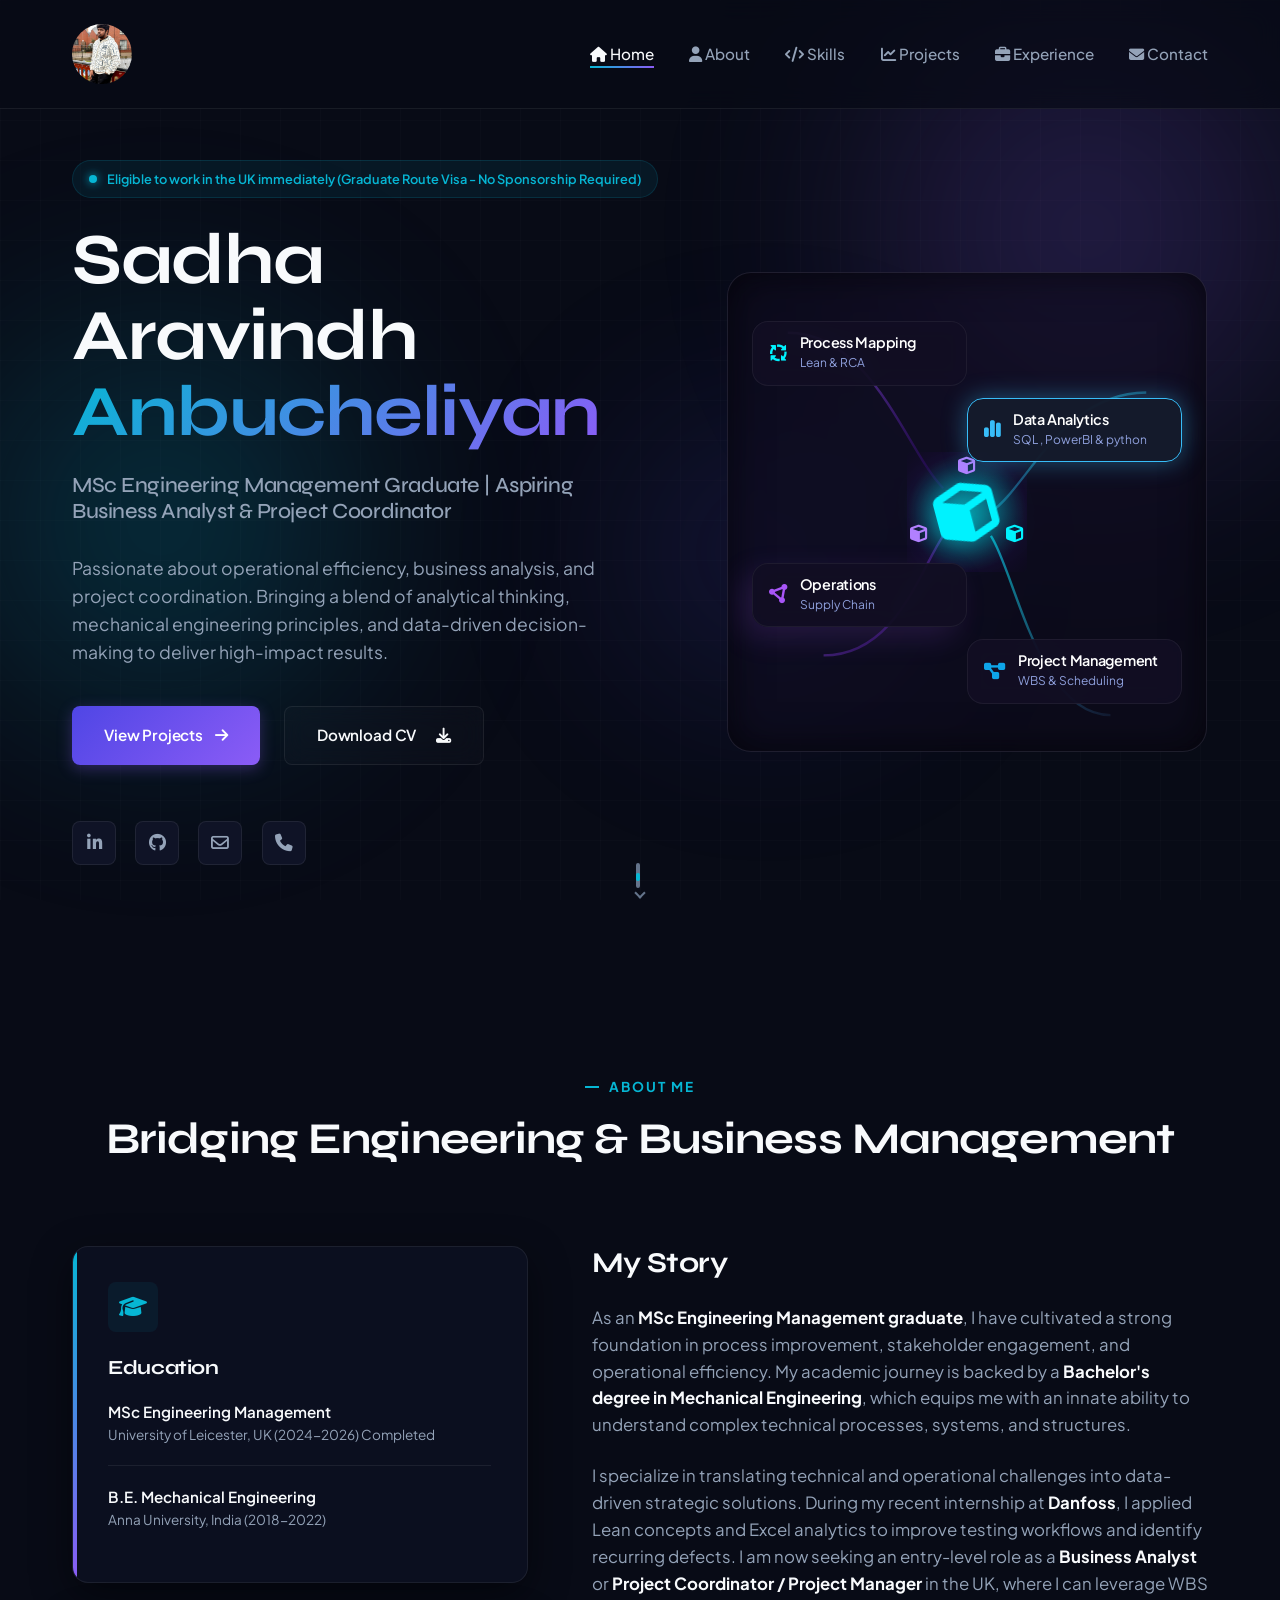
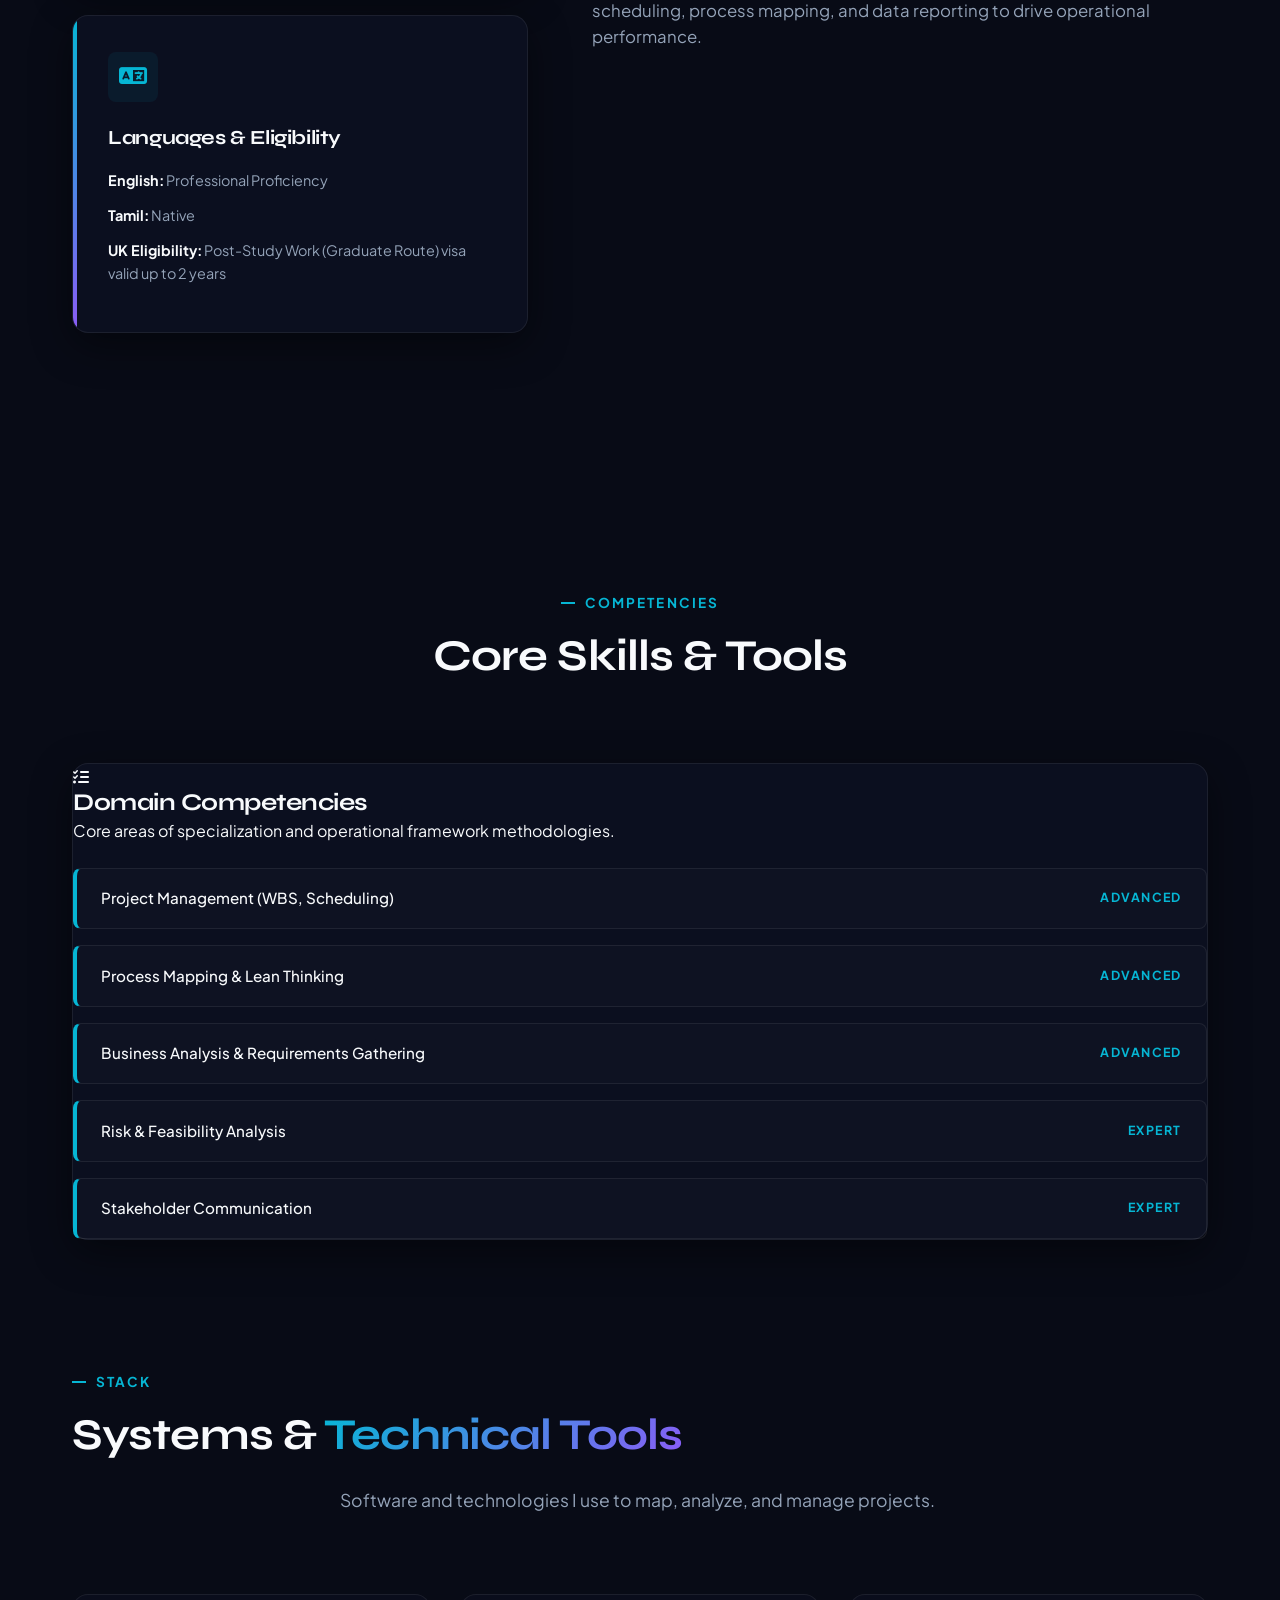
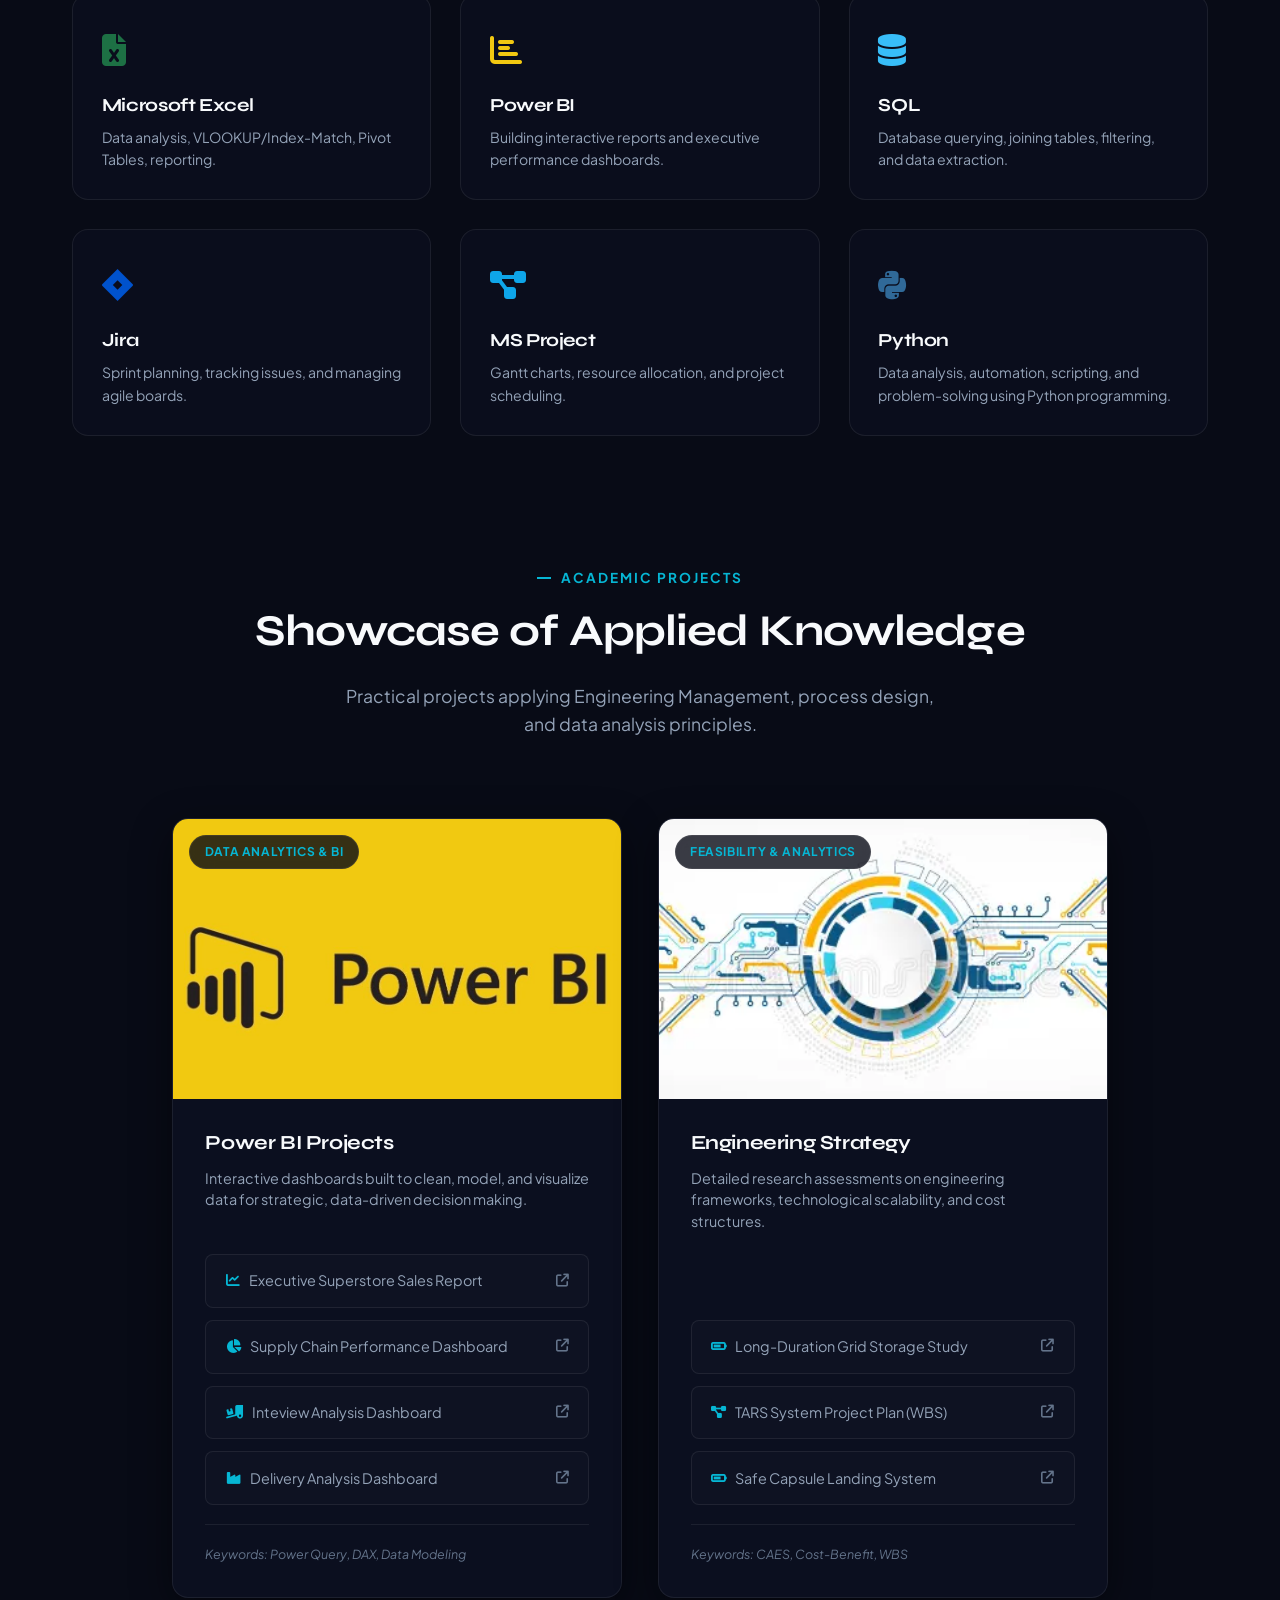
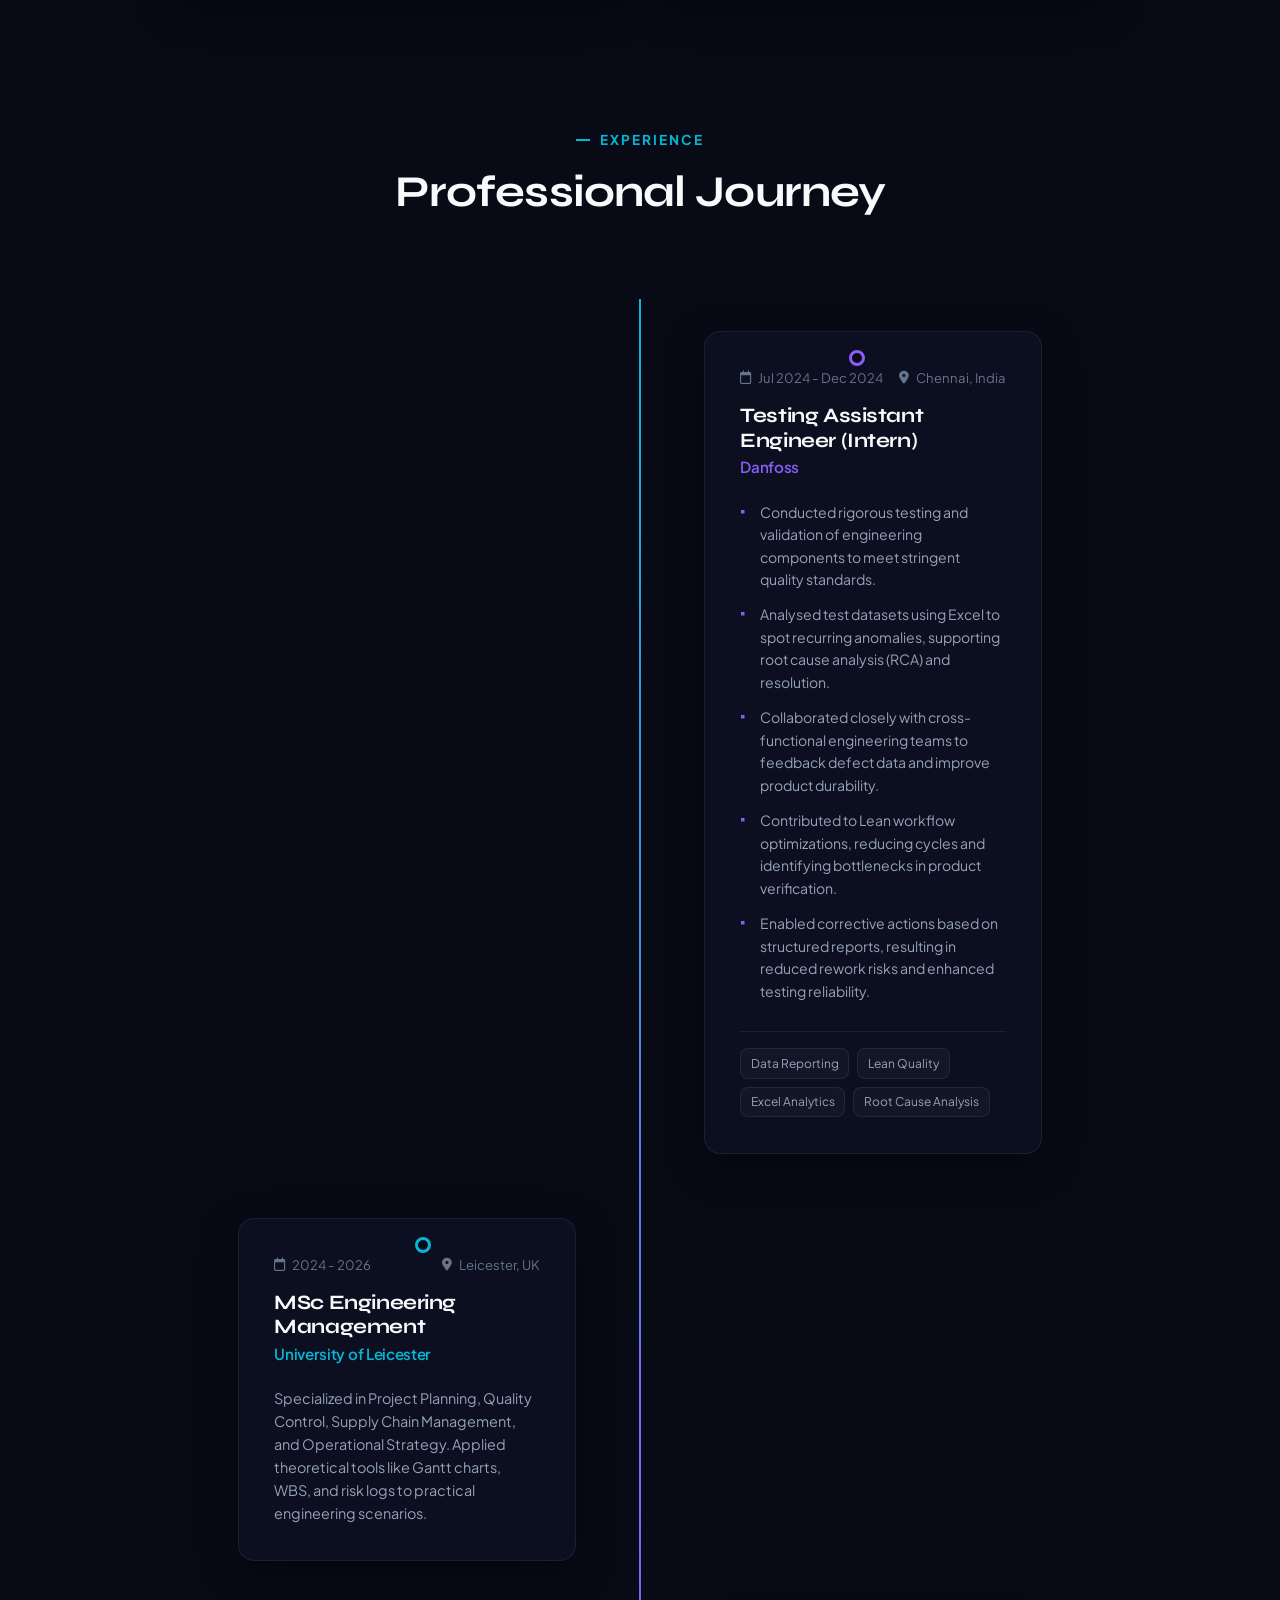
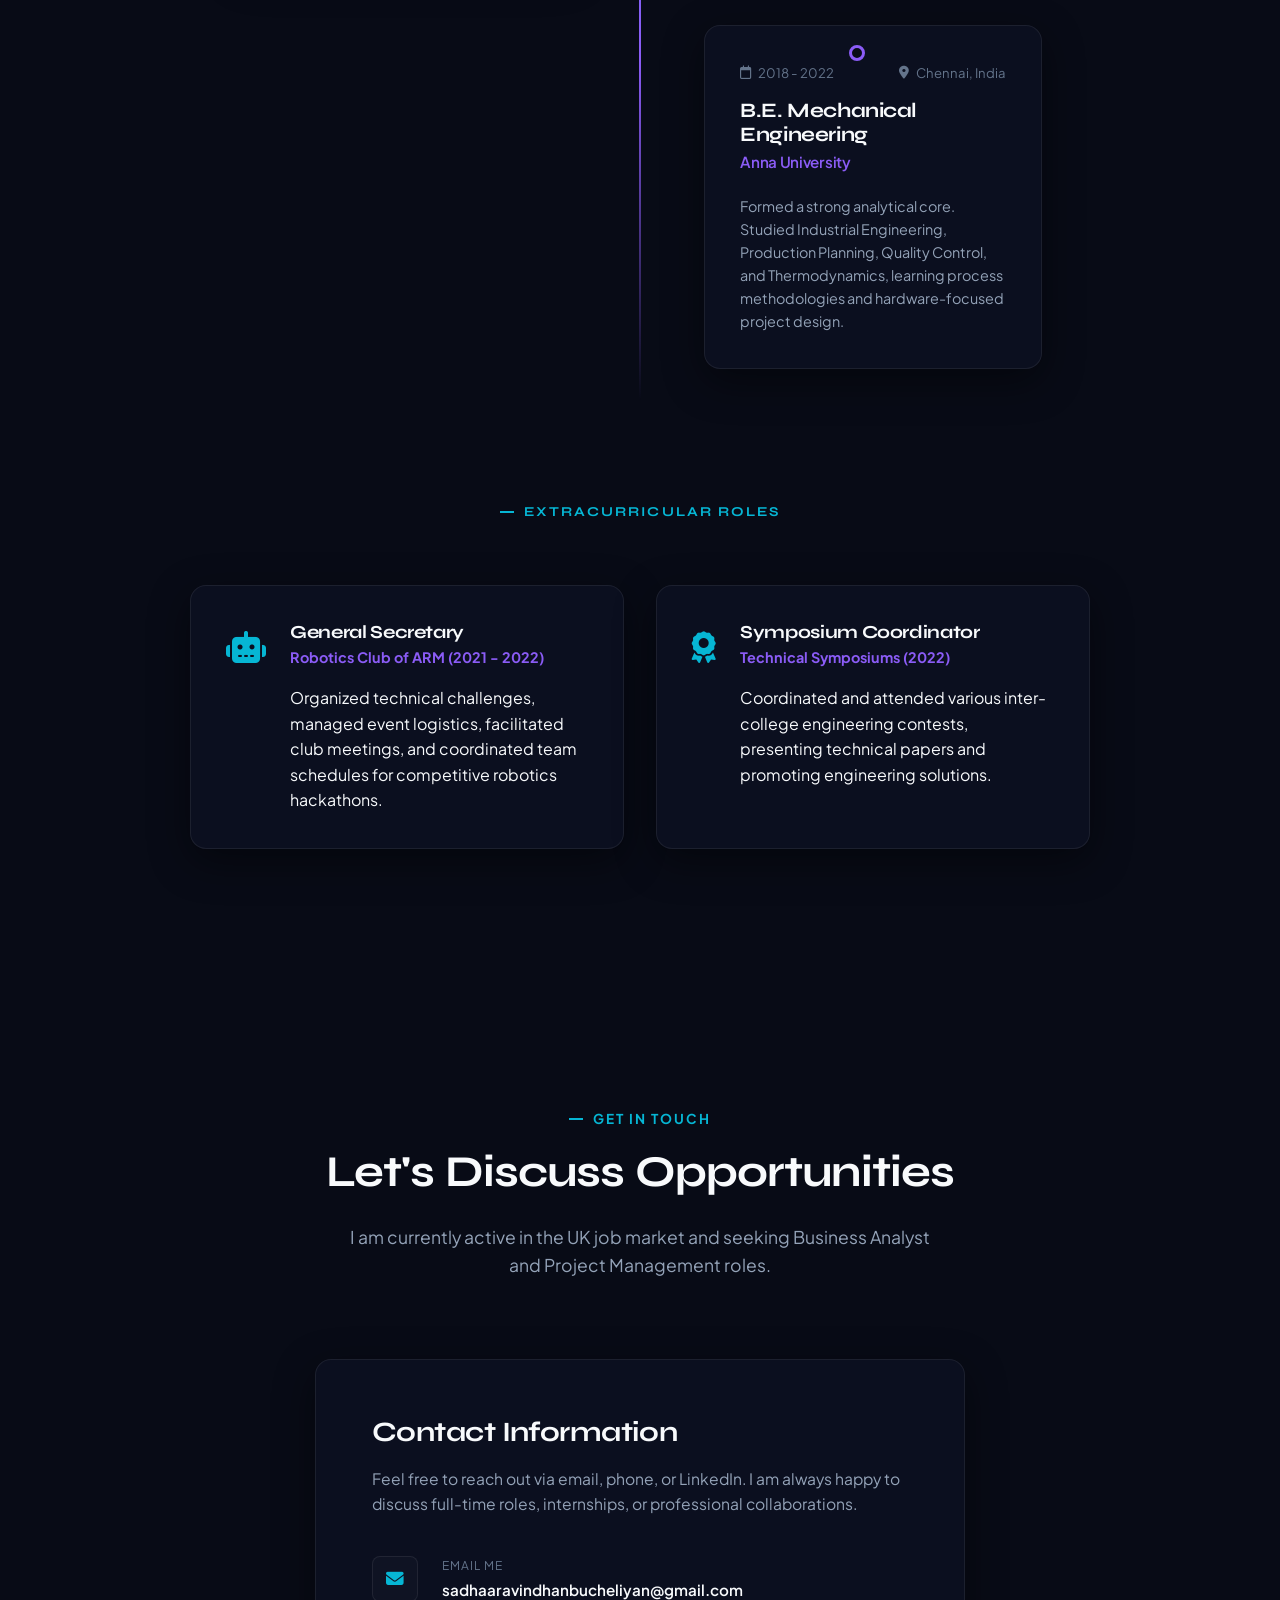
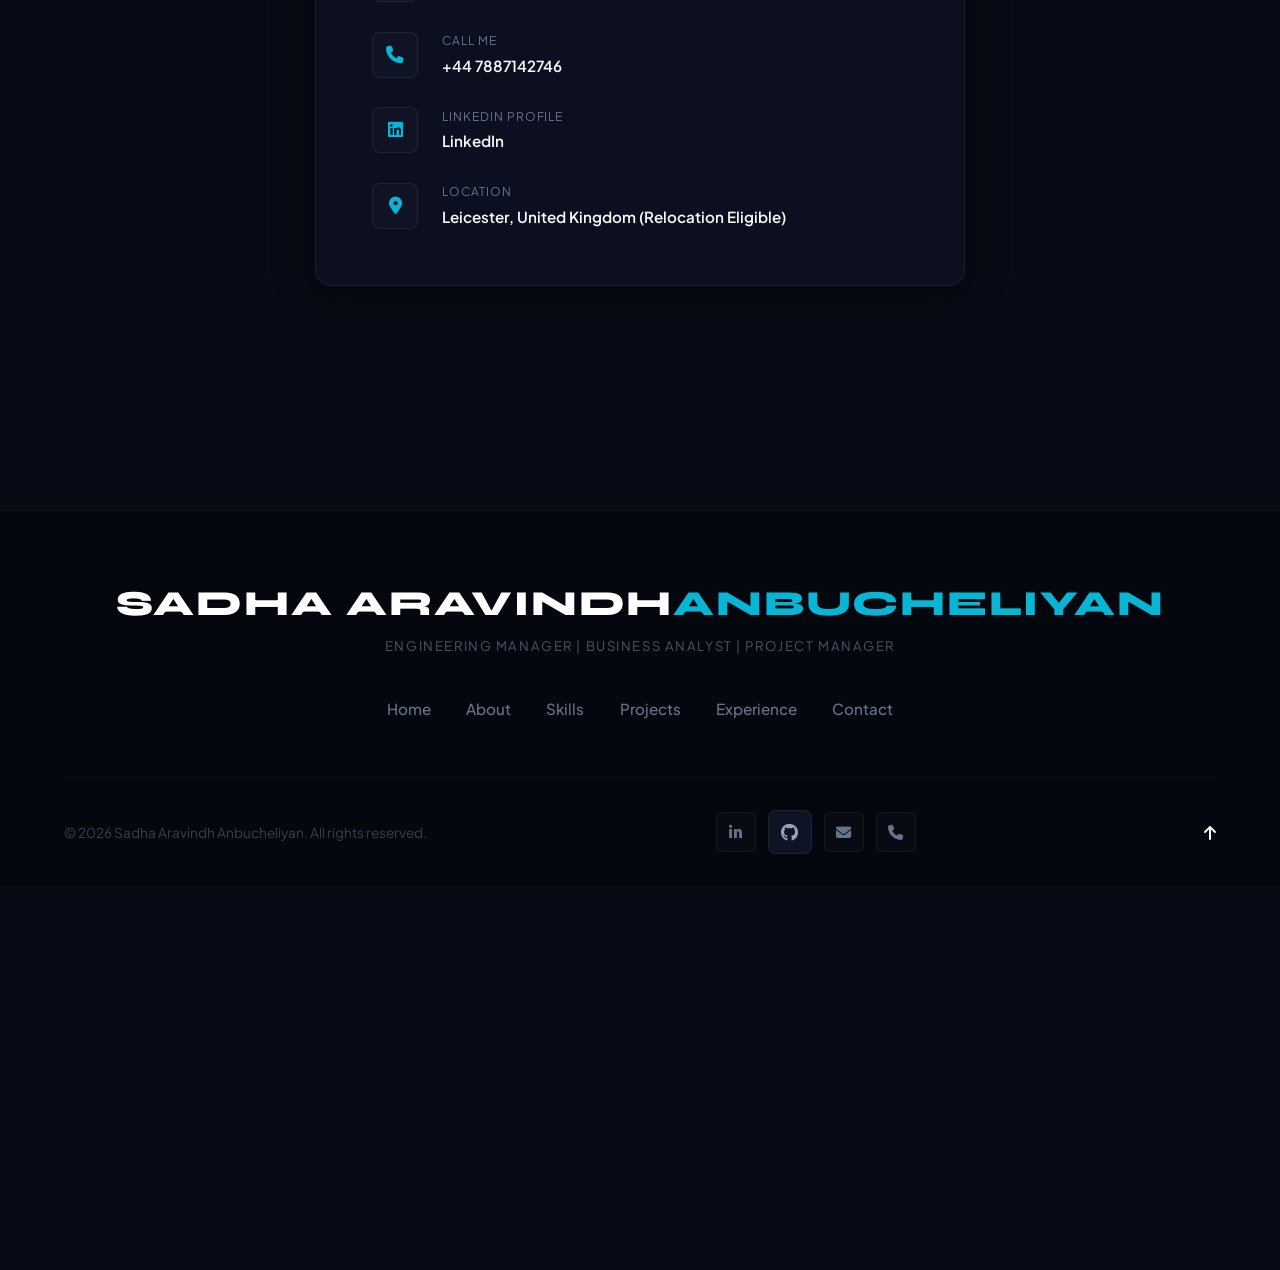
==== commit 67ca66f3: "changes" ====
--- a/index.html
+++ b/index.html
@@ -366,18 +366,14 @@
                 </div>
 
 <div class="projects-grid">
+<!-- Power BI Section -->
     <article class="project-card glass-panel" id="project-pbi-category">
-
         <div class="project-img-wrapper">
-
             <img src="power BI.jpg" alt="Power BI Analytics" class="project-img">
-
             <div class="project-tag">Data Analytics & BI</div>
         </div>
         <div class="project-info">
-
             <h3 class="project-card-title">Power BI Projects</h3>
-
             <p class="project-description">
                 Interactive dashboards built to clean, model, and visualize data for strategic, data-driven decision making.
             </p>
@@ -416,66 +412,17 @@
             </div>
         </div>
     </article>
-<article class="project-card glass-panel" id="project-python-category">
-    <div class="project-img-wrapper">
-        <img src="python.png" alt="Python Automation" class="project-img">
-        <div class="project-tag">Technical Highlights</div>
-    </div>
-    
-    <div class="project-info">
-        <h3 class="project-card-title">Python for Data Automation & Business Insights</h3>
-        
-   <p class="project-description">
-             Python to automate ETL workflows, boosting reporting speed by 40%. Built heuristic-based risk models for operational feasibility and automated workflows for efficient inventory and resource management.
-               </p>
-
-        <div class="project-list-container">
-            <a href="LINK_TO_PROJECT_5" target="_blank" rel="noopener" class="project-list-item">
-                <span class="project-item-name"><i class="fa-brands fa-python"></i> Autonomous Warehouse Pathfinder</span>
-                <i class="fa-solid fa-arrow-up-right-from-square view-icon"></i>
-            </a>
-            <a href="LINK_TO_PROJECT_6" target="_blank" rel="noopener" class="project-list-item">
-                <span class="project-item-name"><i class="fa-solid fa-gears"></i> Operational Flow Scripting</span>
-                <i class="fa-solid fa-arrow-up-right-from-square view-icon"></i>
-            </a>
-            <a href="LINK_TO_PROJECT_7" target="_blank" rel="noopener" class="project-list-item">
-                <span class="project-item-name"><i class="fa-solid fa-calculator"></i> Risk Matrix & Feasibility Engine</span>
-                <i class="fa-solid fa-arrow-up-right-from-square view-icon"></i>
-            </a>
-            <a href="LINK_TO_PROJECT_8" target="_blank" rel="noopener" class="project-list-item">
-                <span class="project-item-name"><i class="fa-solid fa-database"></i> Supply Chain Dataset ETL Automation</span>
-                <i class="fa-solid fa-arrow-up-right-from-square view-icon"></i>
-            </a>
-        </div>
-
-        <div class="project-footer">
-            <span class="project-tools">Stack: Python, Pandas, NumPy, SQL, Airflow</span>
-        </div>
-    </div>
-</article>
-
-    <article class="project-card glass-panel" id="project-energy-category">
-
+
+  <article class="project-card glass-panel" id="project-energy-category">
         <div class="project-img-wrapper">
-
             <img src="energy.webp" alt="Clean energy grid storage design" class="project-img">
-
             <div class="project-tag">Feasibility & Analytics</div>
-
-        </div>
-
+        </div>
         <div class="project-info">
-
             <h3 class="project-card-title">Engineering Strategy</h3>
-
             <p class="project-description">
-
                 Detailed research assessments on engineering frameworks, technological scalability, and cost structures.
-
             </p>
-
-           
-
             <div class="project-list-container">
 
                 <a href="Long-Duration Grid Storage Study.pdf" target="_blank" rel="noopener" class="project-list-item">
@@ -714,6 +661,9 @@
                 <a href="https://www.linkedin.com/in/sadha-aravindh-anbucheliyan-20a9b5361/" target="_blank" rel="noopener" class="social-icon-btn" aria-label="LinkedIn">
                     <i class="fa-brands fa-linkedin-in"></i>
                 </a>
+                 <a href="https://github.com/sadhaaravindhanbucheliyan" target="_blank" rel="noopener" class="social-icon" aria-label="GitHub" id="hero-github">
+                      <i class="fa-brands fa-github"></i>
+                  </a>
                 <a href="mailto:sadhaaravindhanbucheliyan@gmail.com" class="social-icon-btn" aria-label="Email">
                     <i class="fa-solid fa-envelope"></i>
                 </a>
--- a/style.css
+++ b/style.css
@@ -1054,339 +1054,160 @@
 }
 
 /* ==========================================
-
    Projects Section Layout & Cards
-
    ========================================== */
-
 .projects-grid {
-
     display: grid;
-
-    grid-template-columns: repeat(3, 1fr);
-
+    /* This creates a 2-column layout on desktop, centered */
+    grid-template-columns: repeat(2, minmax(300px, 450px));
+    justify-content: center;
     gap: 2.2rem;
-
-}
-
-
-
+    padding: 0 1rem;
+}
+
+/* Responsive adjustment for tablets/mobile */
+@media (max-width: 768px) {
+    .projects-grid {
+        grid-template-columns: 1fr;
+    }
+}
 .project-card {
-
-    display: flex;
-
+    display: flex;
     flex-direction: column;
-
     height: 100%;
-
     overflow: hidden;
-
     padding: 0;
-
-}
-
-
-
+}
 .project-img-wrapper {
-
     position: relative;
-
     overflow: hidden;
-
     aspect-ratio: 16/10;
-
-}
-
-
-
+}
 .project-img {
-
     width: 100%;
-
     height: 100%;
-
     object-fit: cover;
-
     transition: var(--transition-slow);
-
-}
-
-
-
+}
 .project-card:hover .project-img {
-
     transform: scale(1.08);
-
-}
-
-
-
+}
 .project-tag {
-
     position: absolute;
-
     top: 1rem;
-
     left: 1rem;
-
     background-color: rgba(8, 11, 22, 0.8);
-
     border: 1px solid var(--glass-border);
-
     color: var(--accent-teal);
-
     padding: 0.4rem 0.9rem;
-
     border-radius: var(--radius-full);
-
     font-size: 0.75rem;
-
     font-weight: 700;
-
     text-transform: uppercase;
-
     letter-spacing: 0.05em;
-
     backdrop-filter: var(--glass-blur);
-
-}
-
-
-
+}
 .project-info {
-
     padding: 2rem;
-
-    display: flex;
-
+    display: flex;
     flex-direction: column;
-
     flex-grow: 1;
-
-}
-
-
-
+}
 .project-card-title {
-
     font-size: 1.25rem;
-
     margin-bottom: 0.8rem;
-
     transition: var(--transition-fast);
-
-}
-
-
-
+}
 .project-card:hover .project-card-title {
-
     color: var(--accent-teal);
-
-}
-
-
-
+}
 .project-description {
-
     color: var(--text-secondary);
-
     font-size: 0.9rem;
-
     margin-bottom: 1.5rem;
-
     flex-grow: 1;
-
     line-height: 1.5;
-
-}
-
-
-
+}
 .project-highlights {
-
-    display: flex;
-
+    display: flex;
     flex-direction: column;
-
     gap: 0.5rem;
-
     margin-bottom: 1.8rem;
-
-}
-
-
-
+}
 .project-highlights span {
-
     font-size: 0.85rem;
-
     color: var(--text-primary);
-
-    display: flex;
-
-    align-items: center;
-
+    display: flex;
+    align-items: center;
     gap: 0.6rem;
-
-}
-
-
-
+}
 .project-highlights i {
-
     color: var(--accent-teal);
-
     font-size: 0.8rem;
-
-}
-
-
-
+}
 .project-footer {
-
     border-top: 1px solid var(--glass-border);
-
     padding-top: 1.2rem;
-
-    display: flex;
-
-    align-items: center;
-
+    display: flex;
+    align-items: center;
     justify-content: space-between;
-
-}
-
-
-
+}
 .project-tools {
-
     font-size: 0.78rem;
-
     color: var(--text-muted);
-
     font-style: italic;
-
-}
-
-
-
+}
 /* ==========================================
-
    Project Category List Styling Extension
-
    ========================================== */
-
 .project-list-container {
-
     margin: 1.2rem 0;
-
-    display: flex;
-
+    display: flex;
     flex-direction: column;
-
     gap: 0.75rem;
-
-}
-
-
-
+}
 .project-list-item {
-
-    display: flex;
-
+    display: flex;
     justify-content: space-between;
-
-    align-items: center;
-
+    align-items: center;
     padding: 0.9rem 1.2rem;
-
     background: rgba(255, 255, 255, 0.015);
-
     border: 1px solid var(--glass-border);
-
     border-radius: var(--radius-sm);
-
     text-decoration: none;
-
     color: var(--text-secondary);
-
     font-size: 0.9rem;
-
     transition: var(--transition-fast);
-
-}
-
-
-
+}
 .project-list-item:hover {
-
     background: rgba(6, 182, 212, 0.04);
-
     border-color: rgba(6, 182, 212, 0.35);
-
     color: var(--text-primary);
-
     transform: translateX(4px);
-
     box-shadow: 0 4px 15px rgba(6, 182, 212, 0.1);
-
-}
-
-
-
+}
 .project-item-name {
-
-    display: flex;
-
-    align-items: center;
-
+    display: flex;
+    align-items: center;
     gap: 0.6rem;
-
-}
-
-
-
+}
 .project-item-name i {
-
     color: var(--accent-teal);
-
     font-size: 0.85rem;
-
     transition: var(--transition-fast);
-
-}
-
-
-
+}
 .project-list-item:hover .project-item-name i {
-
     color: var(--accent-purple);
-
-}
-
-
-
+}
 .view-icon {
-
     font-size: 0.8rem;
-
     color: var(--text-muted);
-
     transition: var(--transition-fast);
-
-}
-
-
-
+}
 .project-list-item:hover .view-icon {
-
     color: var(--accent-teal);
-
     text-shadow: 0 0 8px var(--accent-teal);
-
 } 
-
 
 /* ==========================================
    Experience Section Timeline Layout
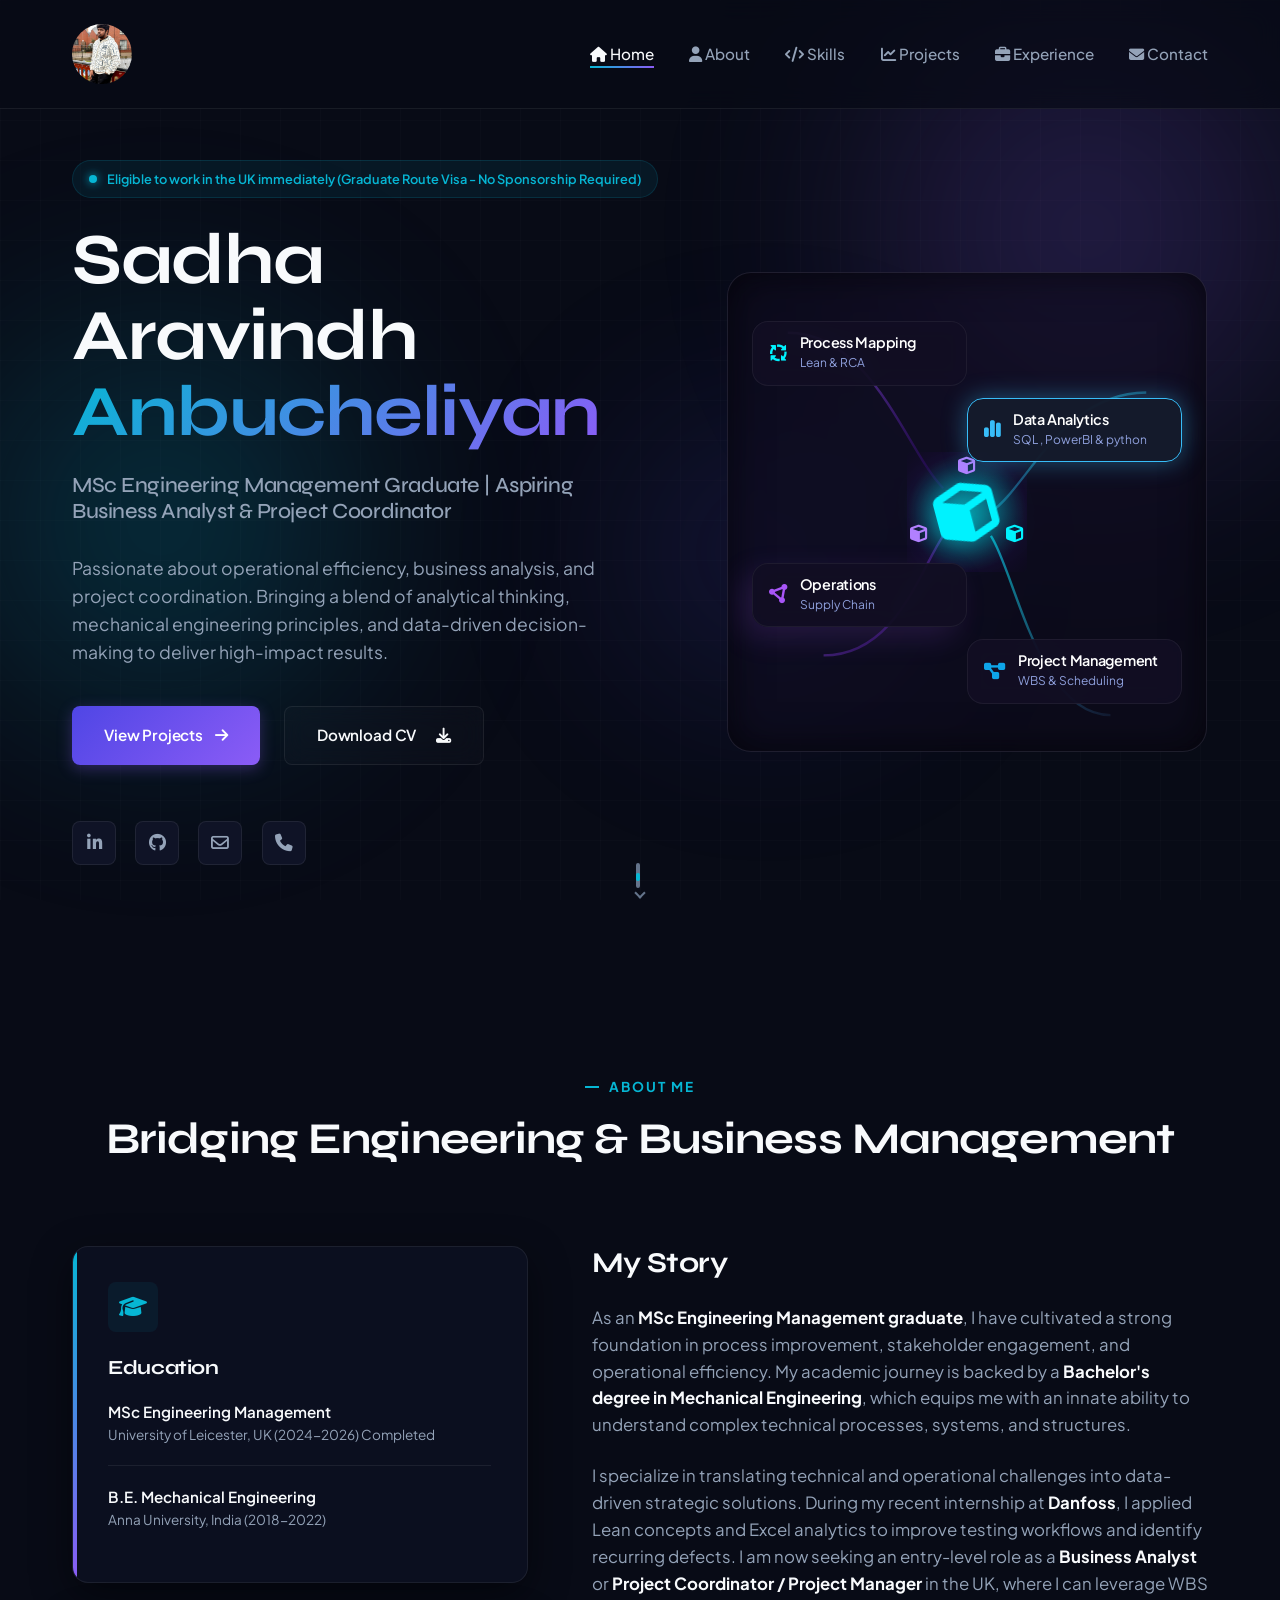
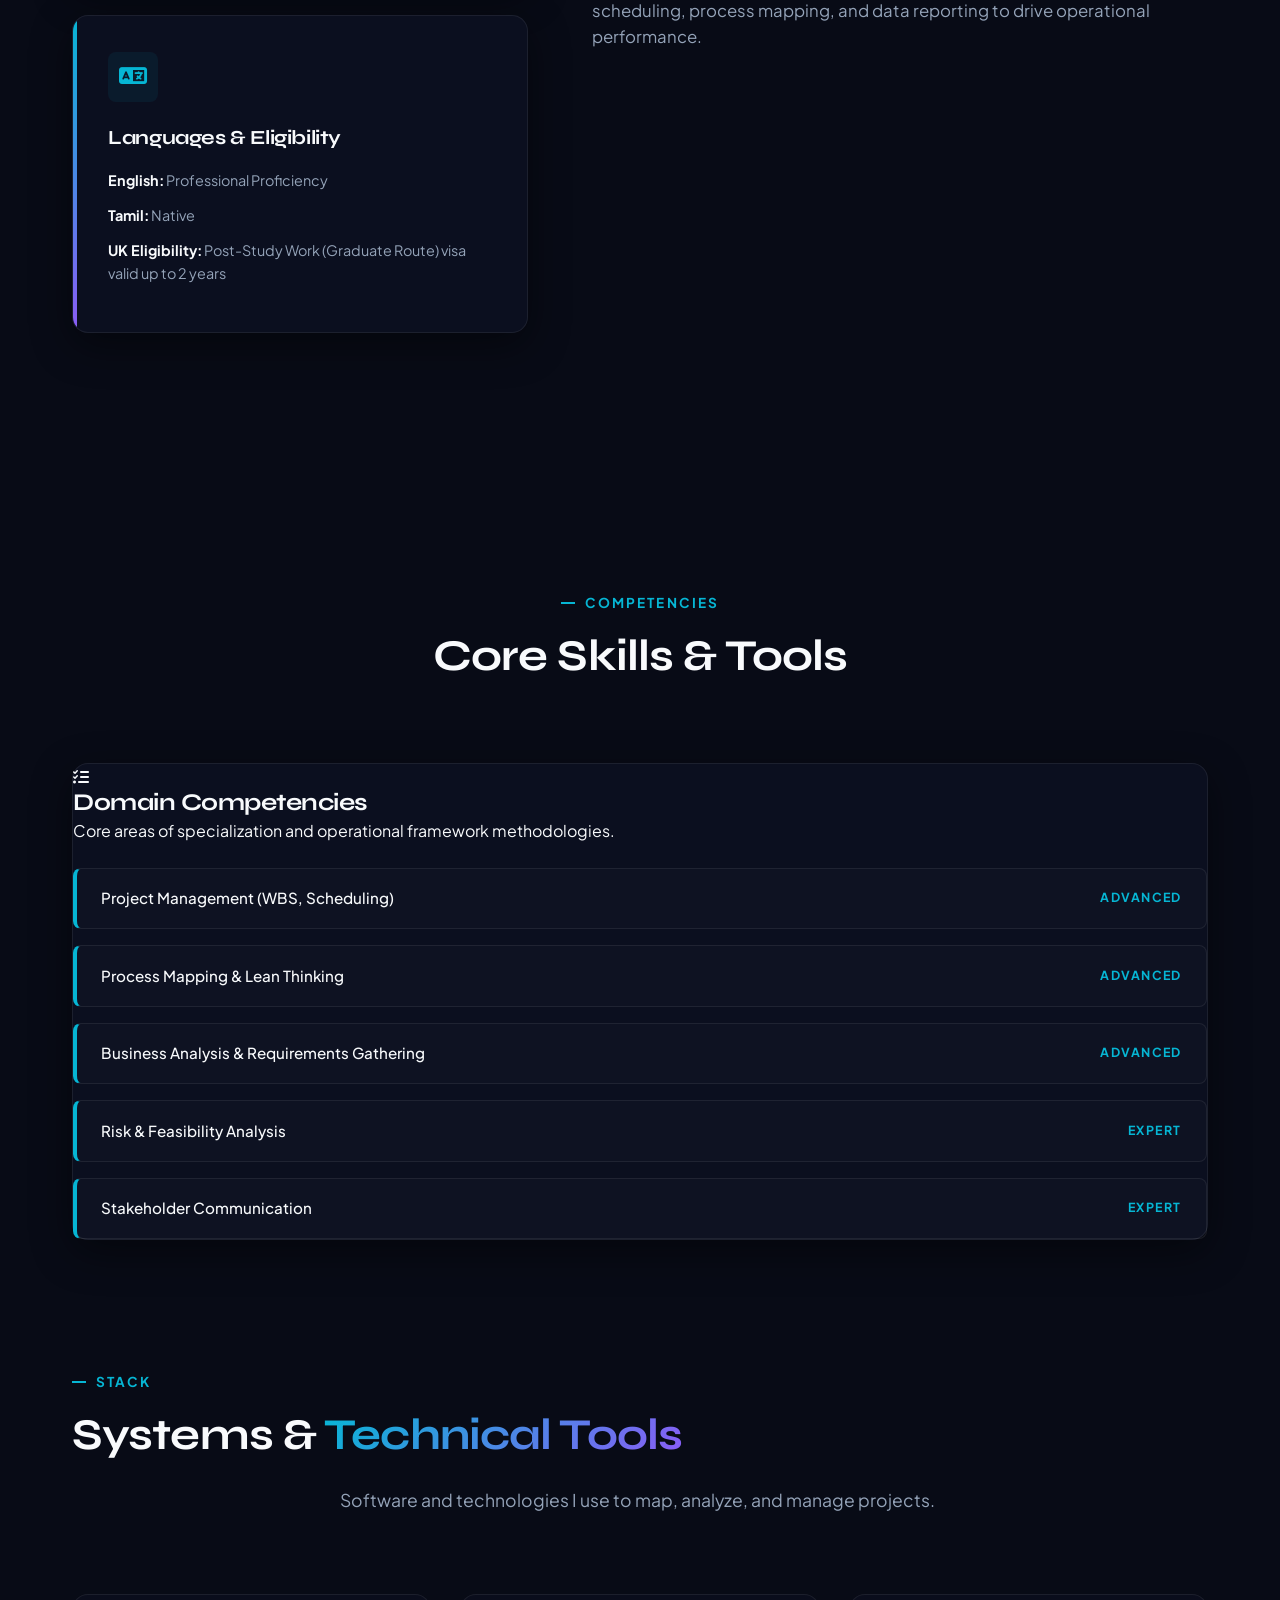
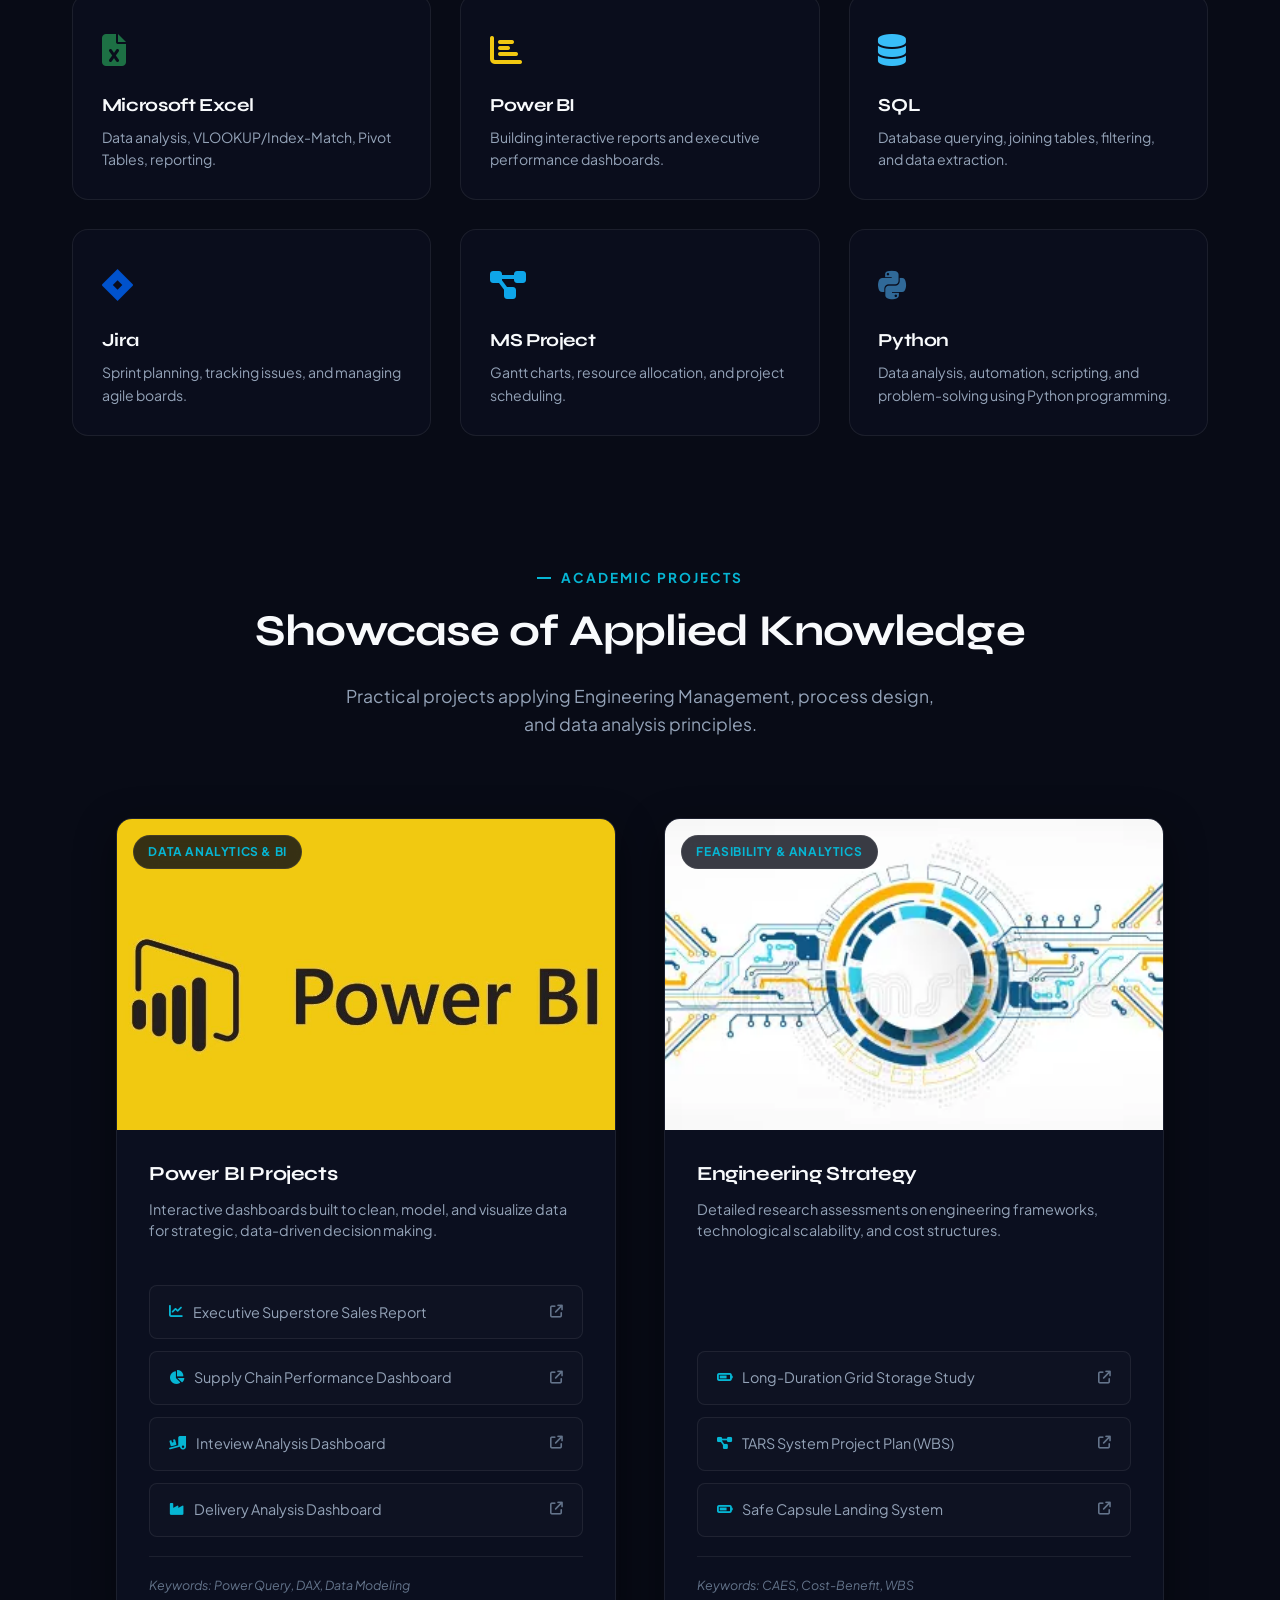
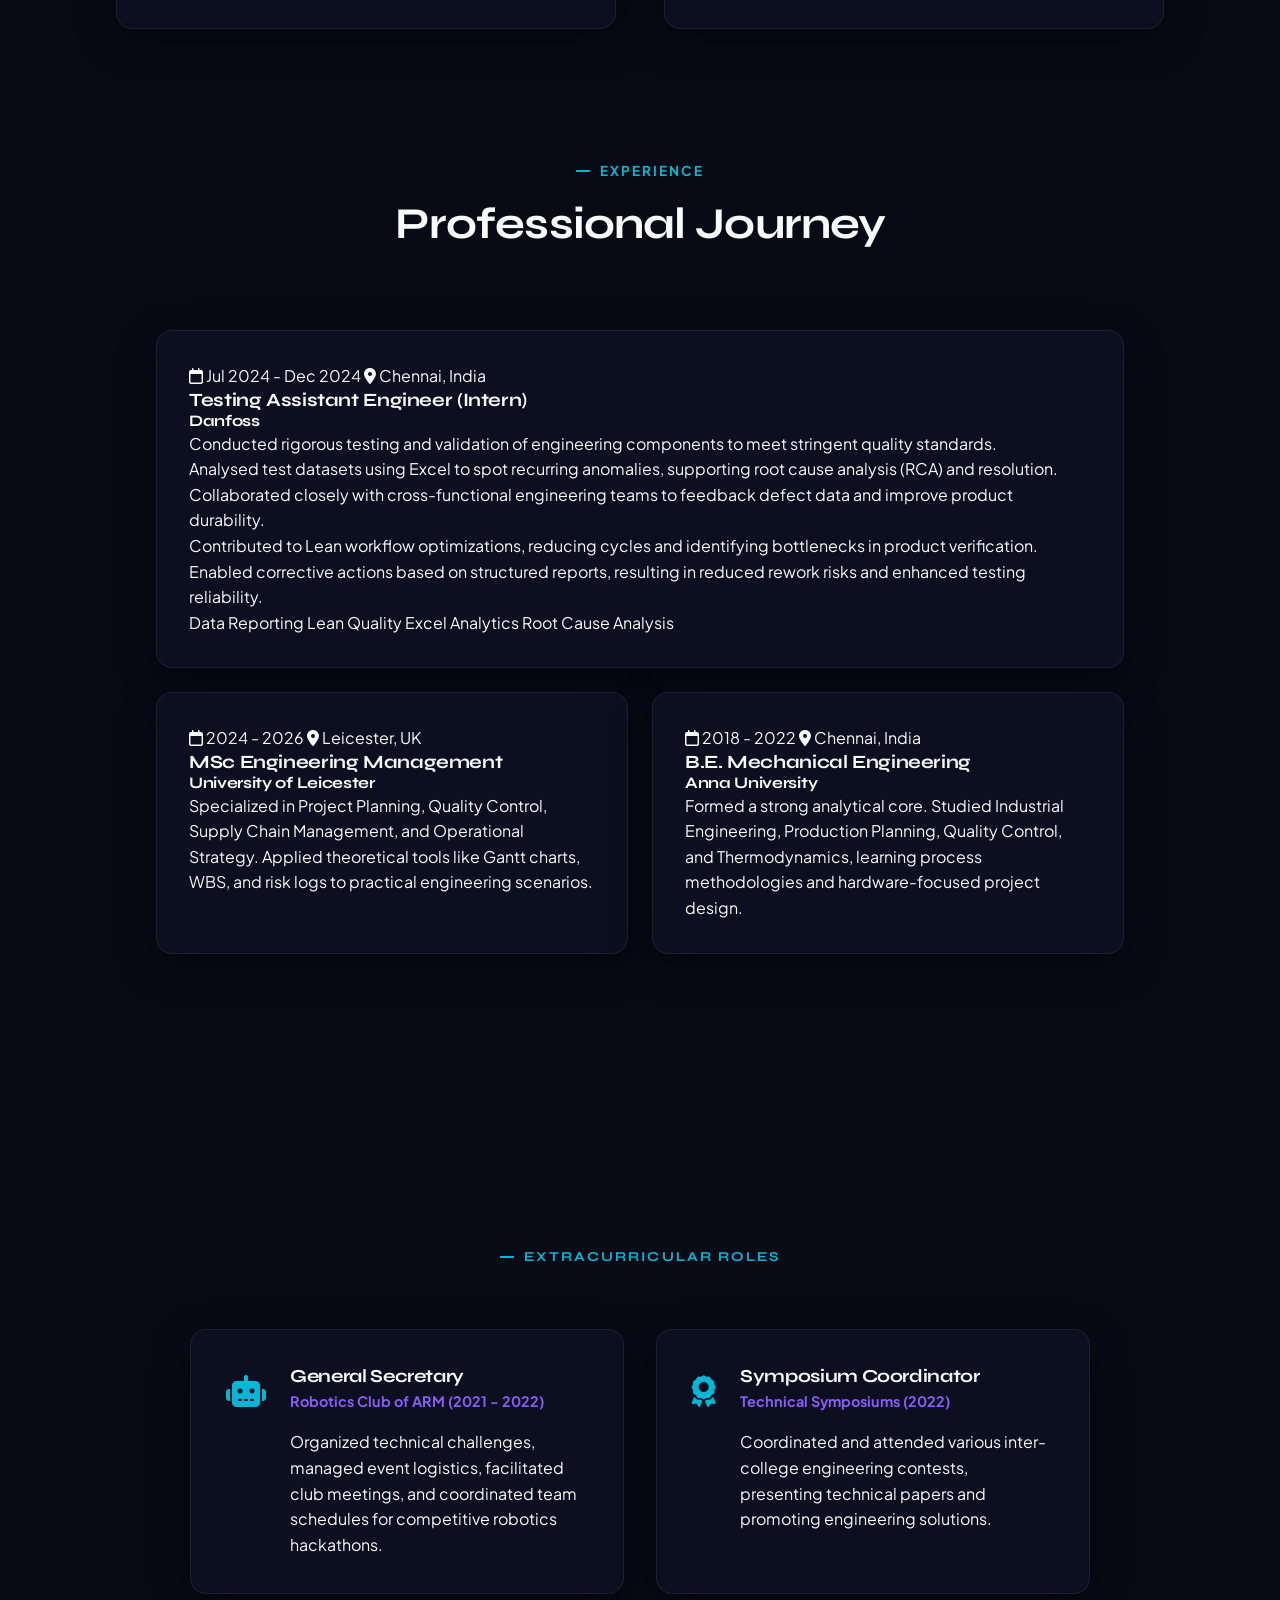
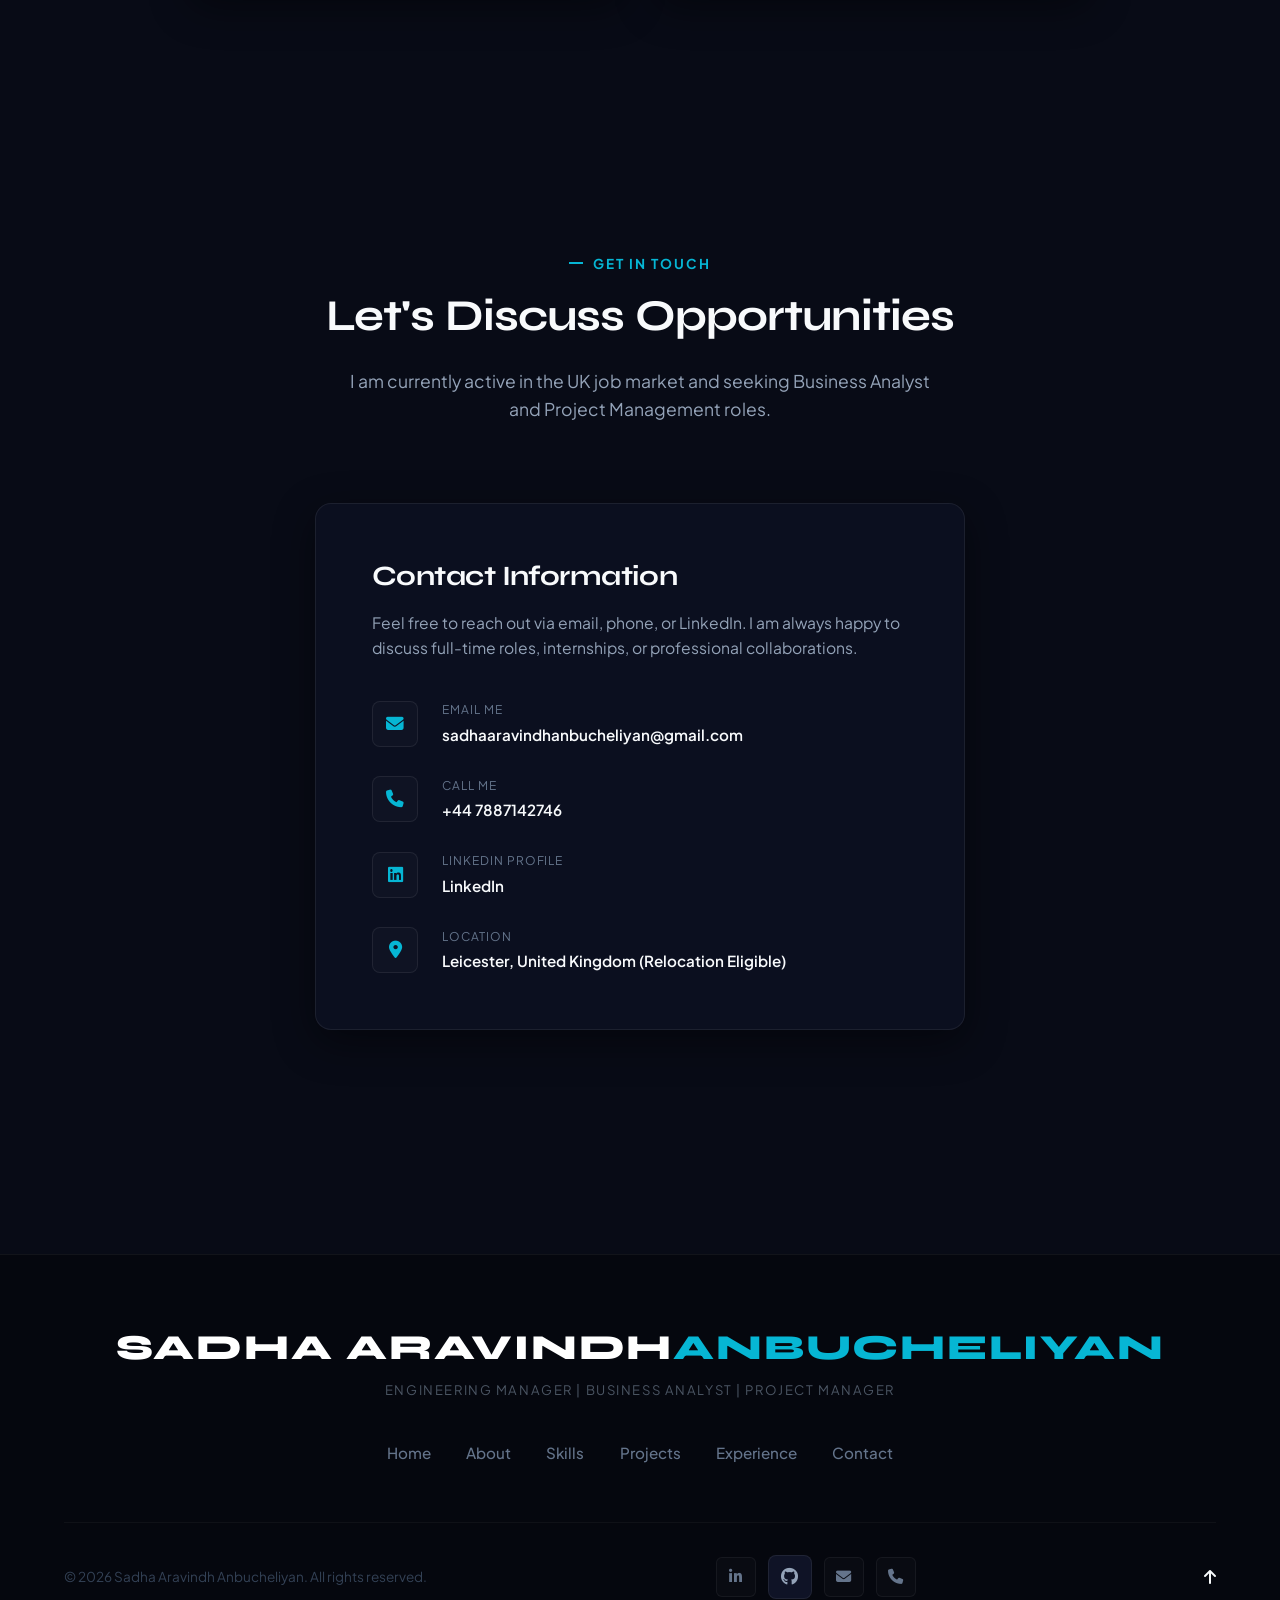
==== commit 79b7c86b: "changes" ====
--- a/index.html
+++ b/index.html
@@ -446,101 +446,69 @@
                     <span class="project-item-name"><i class="fa-solid fa-battery-three-quarters"></i>Safe Capsule Landing System</span>
 
                     <i class="fa-solid fa-arrow-up-right-from-square view-icon"></i>
-
-                </a>
-
-            </div>
-
-
-
+                </a>
+            </div>
             <div class="project-footer">
 
                 <span class="project-tools">Keywords: CAES, Cost-Benefit, WBS</span>
-
-            </div>
-
-        </div>
-
+            </div>
+        </div>
     </article>
-
-
-
 </div>
-
-
-
         <!-- Experience Section -->
-        <section id="experience" class="experience-section section-padding">
-            <div class="container">
-                <div class="section-header text-center">
-                    <span class="subtitle">Experience</span>
-                    <h2 class="section-title">Professional Journey</h2>
-                </div>
-
-                <div class="timeline-container">
-                    <div class="timeline-line"></div>
-                    
-                    <!-- Timeline Item 1 -->
-                    <div class="timeline-item right" id="experience-danfoss">
-                        <div class="timeline-dot"></div>
-                        <div class="timeline-content glass-panel">
-                            <div class="timeline-header">
-                                <span class="timeline-date"><i class="fa-regular fa-calendar"></i> Jul 2024 - Dec 2024</span>
-                                <span class="timeline-location"><i class="fa-solid fa-location-dot"></i> Chennai, India</span>
-                            </div>
-                            <h3 class="role-title">Testing Assistant Engineer (Intern)</h3>
-                            <h4 class="company-name">Danfoss</h4>
-                            
-                            <ul class="timeline-bullets">
-                                <li>Conducted rigorous testing and validation of engineering components to meet stringent quality standards.</li>
-                                <li>Analysed test datasets using Excel to spot recurring anomalies, supporting root cause analysis (RCA) and resolution.</li>
-                                <li>Collaborated closely with cross-functional engineering teams to feedback defect data and improve product durability.</li>
-                                <li>Contributed to Lean workflow optimizations, reducing cycles and identifying bottlenecks in product verification.</li>
-                                <li>Enabled corrective actions based on structured reports, resulting in reduced rework risks and enhanced testing reliability.</li>
-                            </ul>
-                            
-                            <div class="timeline-tags">
-                                <span class="timeline-tag">Data Reporting</span>
-                                <span class="timeline-tag">Lean Quality</span>
-                                <span class="timeline-tag">Excel Analytics</span>
-                                <span class="timeline-tag">Root Cause Analysis</span>
-                            </div>
-                        </div>
-                    </div>
-
-                    <!-- Timeline Item 2 (Education - MSc) -->
-                    <div class="timeline-item left" id="experience-leicester">
-                        <div class="timeline-dot"></div>
-                        <div class="timeline-content glass-panel">
-                            <div class="timeline-header">
-                                <span class="timeline-date"><i class="fa-regular fa-calendar"></i> 2024 - 2026</span>
-                                <span class="timeline-location"><i class="fa-solid fa-location-dot"></i> Leicester, UK</span>
-                            </div>
-                            <h3 class="role-title">MSc Engineering Management</h3>
-                            <h4 class="company-name">University of Leicester</h4>
-                            <p class="timeline-desc">
-                                Specialized in Project Planning, Quality Control, Supply Chain Management, and Operational Strategy. Applied theoretical tools like Gantt charts, WBS, and risk logs to practical engineering scenarios.
-                            </p>
-                        </div>
-                    </div>
-
-                    <!-- Timeline Item 3 (Education - B.E.) -->
-                    <div class="timeline-item right" id="experience-anna">
-                        <div class="timeline-dot"></div>
-                        <div class="timeline-content glass-panel">
-                            <div class="timeline-header">
-                                <span class="timeline-date"><i class="fa-regular fa-calendar"></i> 2018 - 2022</span>
-                                <span class="timeline-location"><i class="fa-solid fa-location-dot"></i> Chennai, India</span>
-                            </div>
-                            <h3 class="role-title">B.E. Mechanical Engineering</h3>
-                            <h4 class="company-name">Anna University</h4>
-                            <p class="timeline-desc">
-                                Formed a strong analytical core. Studied Industrial Engineering, Production Planning, Quality Control, and Thermodynamics, learning process methodologies and hardware-focused project design.
-                            </p>
-                        </div>
-                    </div>
-                </div>
-
+      <section id="experience" class="experience-section section-padding">
+    <div class="container">
+        <div class="section-header text-center">
+            <span class="subtitle">Experience</span>
+            <h2 class="section-title">Professional Journey</h2>
+        </div>
+
+        <div class="bento-grid">
+            
+            <div class="bento-item bento-large glass-panel" id="experience-danfoss">
+                <div class="timeline-header">
+                    <span class="timeline-date"><i class="fa-regular fa-calendar"></i> Jul 2024 - Dec 2024</span>
+                    <span class="timeline-location"><i class="fa-solid fa-location-dot"></i> Chennai, India</span>
+                </div>
+                <h3 class="role-title">Testing Assistant Engineer (Intern)</h3>
+                <h4 class="company-name">Danfoss</h4>
+                <ul class="timeline-bullets">
+                    <li>Conducted rigorous testing and validation of engineering components to meet stringent quality standards.</li>
+                    <li>Analysed test datasets using Excel to spot recurring anomalies, supporting root cause analysis (RCA) and resolution.</li>
+                    <li>Collaborated closely with cross-functional engineering teams to feedback defect data and improve product durability.</li>
+                    <li>Contributed to Lean workflow optimizations, reducing cycles and identifying bottlenecks in product verification.</li>
+                    <li>Enabled corrective actions based on structured reports, resulting in reduced rework risks and enhanced testing reliability.</li>
+                </ul>
+                <div class="timeline-tags">
+                    <span class="timeline-tag">Data Reporting</span>
+                    <span class="timeline-tag">Lean Quality</span>
+                    <span class="timeline-tag">Excel Analytics</span>
+                    <span class="timeline-tag">Root Cause Analysis</span>
+                </div>
+            </div>
+
+            <div class="bento-item bento-small glass-panel" id="experience-leicester">
+                <div class="timeline-header">
+                    <span class="timeline-date"><i class="fa-regular fa-calendar"></i> 2024 - 2026</span>
+                    <span class="timeline-location"><i class="fa-solid fa-location-dot"></i> Leicester, UK</span>
+                </div>
+                <h3 class="role-title">MSc Engineering Management</h3>
+                <h4 class="company-name">University of Leicester</h4>
+                <p class="timeline-desc">Specialized in Project Planning, Quality Control, Supply Chain Management, and Operational Strategy. Applied theoretical tools like Gantt charts, WBS, and risk logs to practical engineering scenarios.</p>
+            </div>
+
+            <div class="bento-item bento-small glass-panel" id="experience-anna">
+                <div class="timeline-header">
+                    <span class="timeline-date"><i class="fa-regular fa-calendar"></i> 2018 - 2022</span>
+                    <span class="timeline-location"><i class="fa-solid fa-location-dot"></i> Chennai, India</span>
+                </div>
+                <h3 class="role-title">B.E. Mechanical Engineering</h3>
+                <h4 class="company-name">Anna University</h4>
+                <p class="timeline-desc">Formed a strong analytical core. Studied Industrial Engineering, Production Planning, Quality Control, and Thermodynamics, learning process methodologies and hardware-focused project design.</p>
+            </div>
+        </div>
+    </div>
+</section>
                 <!-- Extracurricular Activities Cards -->
                 <div class="extracurricular-header text-center">
                     <h3 class="subtitle">Extracurricular Roles</h3>
--- a/style.css
+++ b/style.css
@@ -1058,15 +1058,16 @@
    ========================================== */
 .projects-grid {
     display: grid;
-    /* This creates a 2-column layout on desktop, centered */
-    grid-template-columns: repeat(2, minmax(300px, 450px));
+    /* This creates two equal columns with a maximum width for each card */
+    grid-template-columns: repeat(2, minmax(350px, 500px));
     justify-content: center;
-    gap: 2.2rem;
-    padding: 0 1rem;
-}
-
-/* Responsive adjustment for tablets/mobile */
-@media (max-width: 768px) {
+    gap: 3rem; /* Increased gap for better breathing room */
+    max-width: 1200px; /* Constrains the grid width */
+    margin: 0 auto;    /* Centers the entire grid container */
+}
+
+/* Ensure mobile view stays single column */
+@media (max-width: 992px) {
     .projects-grid {
         grid-template-columns: 1fr;
     }
@@ -1209,155 +1210,46 @@
     text-shadow: 0 0 8px var(--accent-teal);
 } 
 
-/* ==========================================
-   Experience Section Timeline Layout
-   ========================================== */
-.timeline-container {
-    position: relative;
-    max-width: 900px;
-    margin: 4rem auto 6rem;
+/* Bento Grid Container */
+.bento-grid {
+    display: grid;
+    grid-template-columns: repeat(2, 1fr);
+    gap: 1.5rem;
+    max-width: 1000px;
+    margin: 4rem auto;
     padding: 0 1rem;
 }
 
-.timeline-line {
-    position: absolute;
-    left: 50%;
-    top: 0;
-    bottom: 0;
-    width: 2px;
-    background: linear-gradient(to bottom, var(--accent-teal) 0%, var(--accent-purple) 80%, transparent 100%);
-    transform: translateX(-50%);
-}
-
-.timeline-item {
-    position: relative;
-    width: 50%;
+/* Base style for all items */
+.bento-item {
     padding: 2rem;
-    z-index: var(--z-normal);
-}
-
-.timeline-item.left {
-    left: 0;
-    padding-right: 4rem;
-}
-
-.timeline-item.right {
-    left: 50%;
-    padding-left: 4rem;
-}
-
-.timeline-dot {
-    position: absolute;
-    left: 50%;
-    top: 3.2rem;
-    width: 16px;
-    height: 16px;
-    border-radius: var(--radius-full);
-    background-color: var(--bg-primary);
-    border: 3px solid var(--accent-teal);
-    transform: translateX(-50%);
-    transition: var(--transition-fast);
-    z-index: calc(var(--z-normal) + 5);
-}
-
-.timeline-item.right .timeline-dot {
-    border-color: var(--accent-purple);
-}
-
-.timeline-item:hover .timeline-dot {
-    background-color: var(--accent-teal);
-    transform: translateX(-50%) scale(1.2);
-    box-shadow: 0 0 12px var(--accent-teal);
-}
-
-.timeline-item.right:hover .timeline-dot {
-    background-color: var(--accent-purple);
-    box-shadow: 0 0 12px var(--accent-purple);
-}
-
-.timeline-content {
-    padding: 2.2rem;
-}
-
-.timeline-header {
-    display: flex;
-    justify-content: space-between;
-    align-items: center;
-    margin-bottom: 1rem;
-    font-size: 0.82rem;
-    color: var(--text-muted);
-}
-
-.timeline-header span {
-    display: flex;
-    align-items: center;
-    gap: 0.4rem;
-}
-
-.role-title {
-    font-size: 1.28rem;
-    margin-bottom: 0.3rem;
-}
-
-.company-name {
-    font-family: 'Plus Jakarta Sans', sans-serif;
-    font-size: 0.95rem;
-    font-weight: 600;
-    color: var(--accent-teal);
-    margin-bottom: 1.5rem;
-}
-
-.timeline-item.right .company-name {
-    color: var(--accent-purple);
-}
-
-.timeline-bullets {
-    display: flex;
-    flex-direction: column;
-    gap: 0.8rem;
-    margin-bottom: 1.8rem;
-}
-
-.timeline-bullets li {
-    font-size: 0.88rem;
-    color: var(--text-secondary);
-    position: relative;
-    padding-left: 20px;
-}
-
-.timeline-bullets li::before {
-    content: '▪';
-    position: absolute;
-    left: 0;
-    top: -2px;
-    color: var(--accent-teal);
-}
-
-.timeline-item.right .timeline-bullets li::before {
-    color: var(--accent-purple);
-}
-
-.timeline-desc {
-    font-size: 0.9rem;
-    color: var(--text-secondary);
-    line-height: 1.6;
-}
-
-.timeline-tags {
-    display: flex;
-    flex-wrap: wrap;
-    gap: 0.5rem;
-    border-top: 1px solid var(--glass-border);
-    padding-top: 1rem;
-}
-
-.timeline-tag {
-    font-size: 0.75rem;
-    background-color: rgba(255, 255, 255, 0.03);
+    transition: transform 0.3s ease, border-color 0.3s ease;
     border: 1px solid var(--glass-border);
-    padding: 0.3rem 0.6rem;
-    border-radius: var(--radius-sm);
-    color: var(--text-secondary);
+}
+
+.bento-item:hover {
+    transform: translateY(-5px);
+    border-color: var(--accent-teal);
+}
+
+/* Span the full width for the "Focus" cell */
+.bento-large {
+    grid-column: span 2;
+}
+
+/* Default cells */
+.bento-small {
+    grid-column: span 1;
+}
+
+/* Responsive: Stack everything on mobile */
+@media (max-width: 768px) {
+    .bento-grid {
+        grid-template-columns: 1fr;
+    }
+    .bento-large, .bento-small {
+        grid-column: span 1;
+    }
 }
 
 /* ==========================================
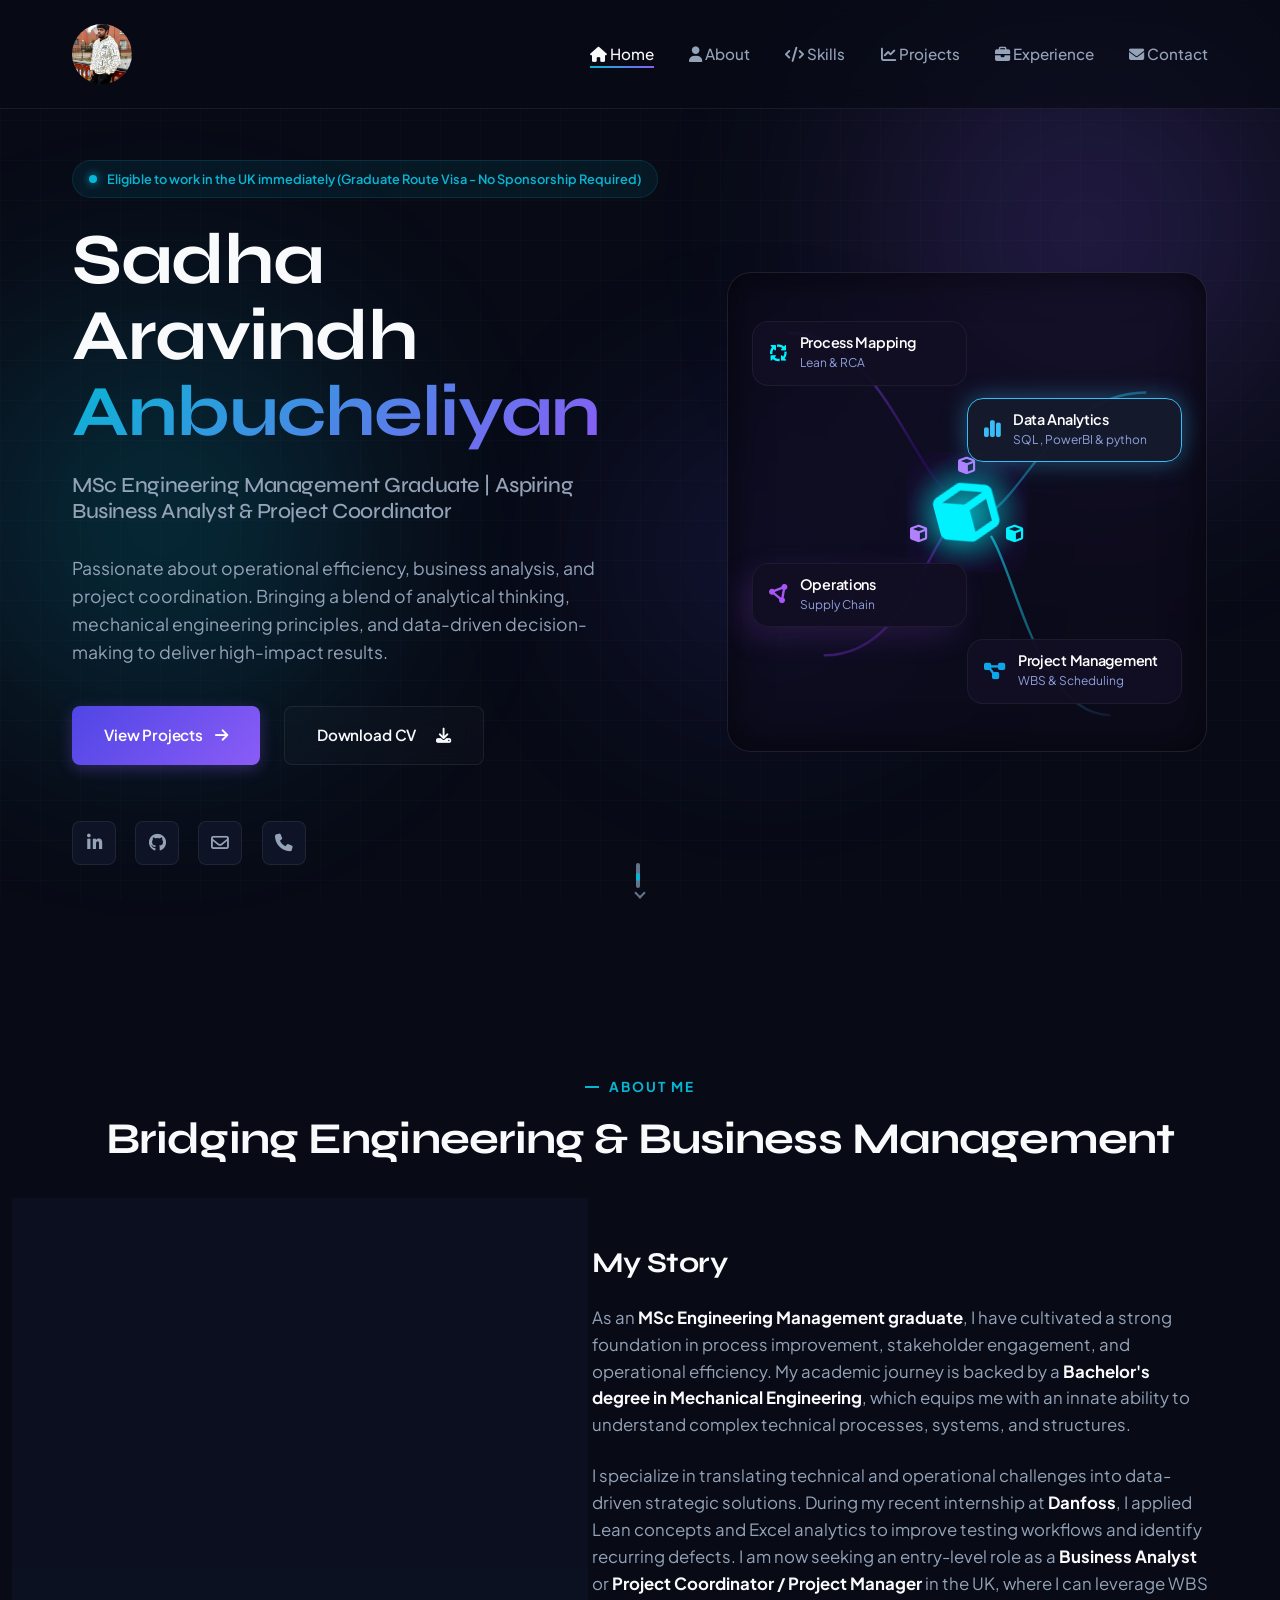
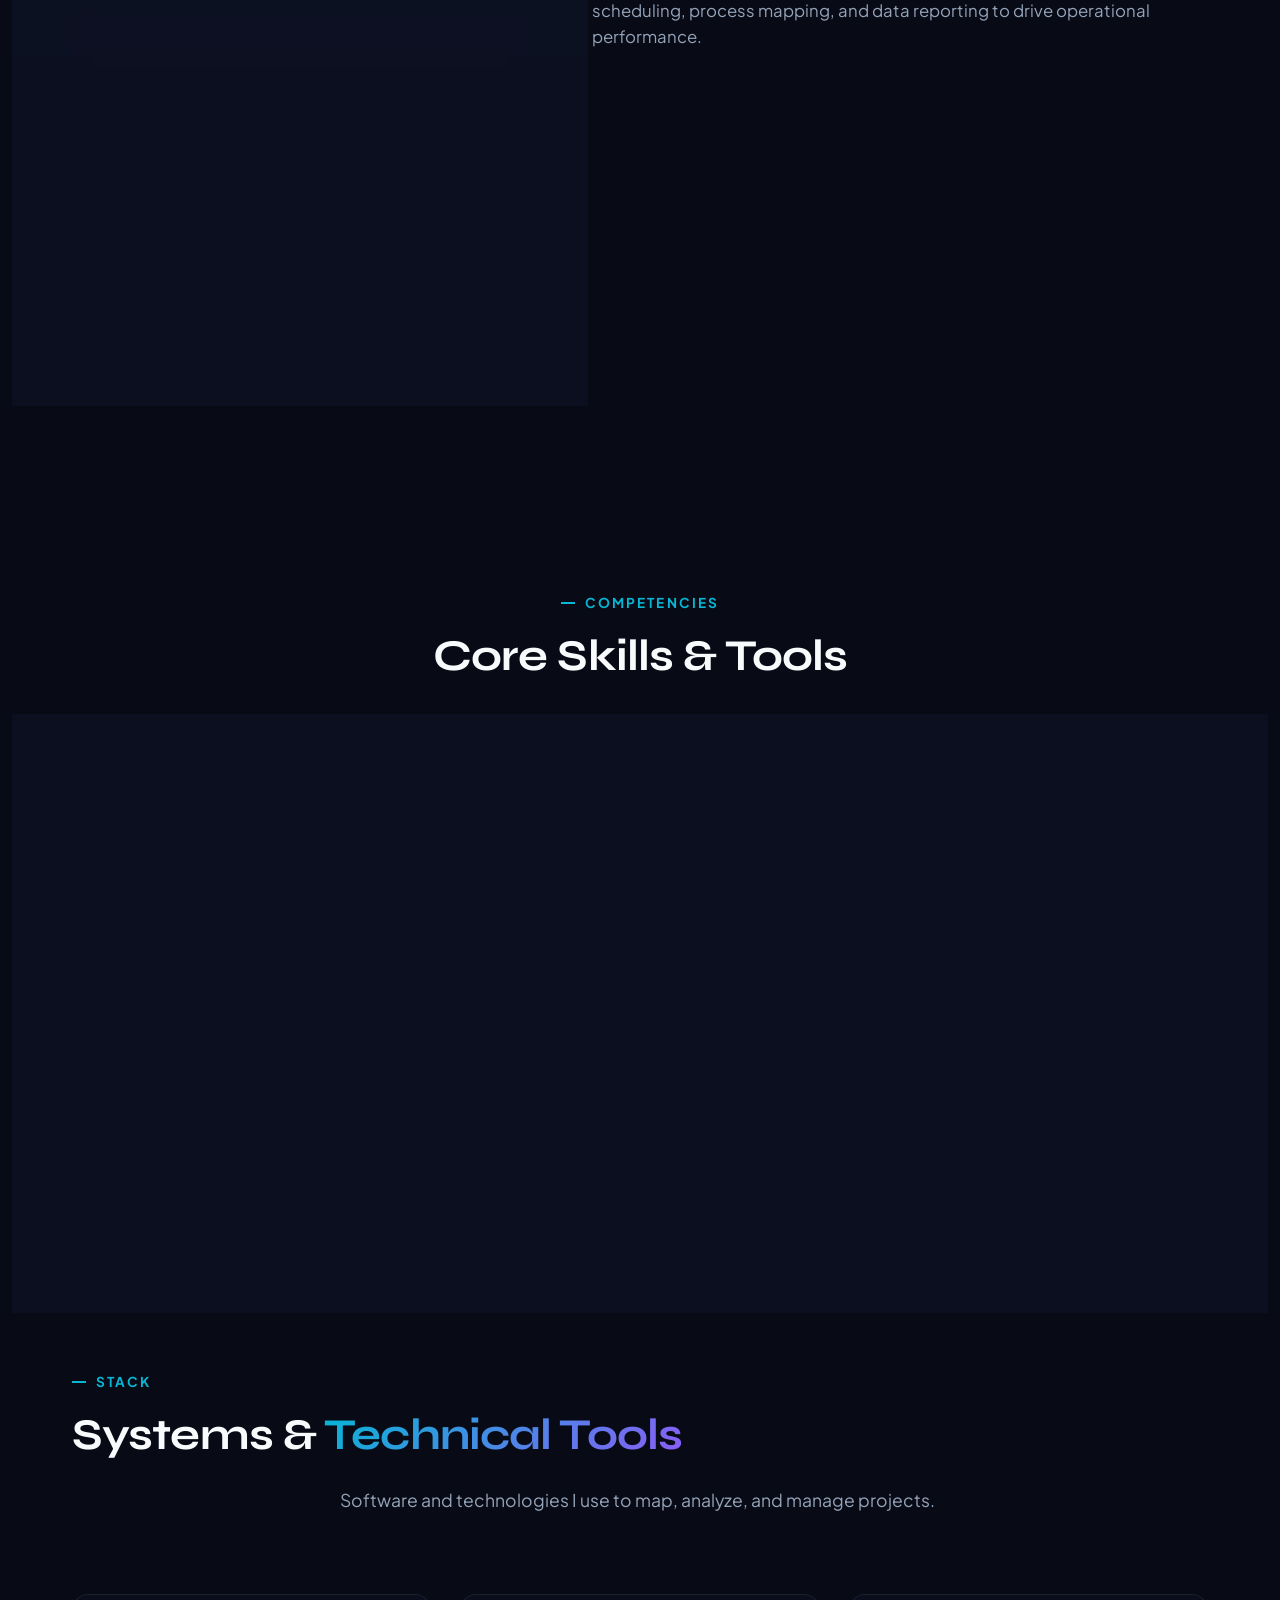
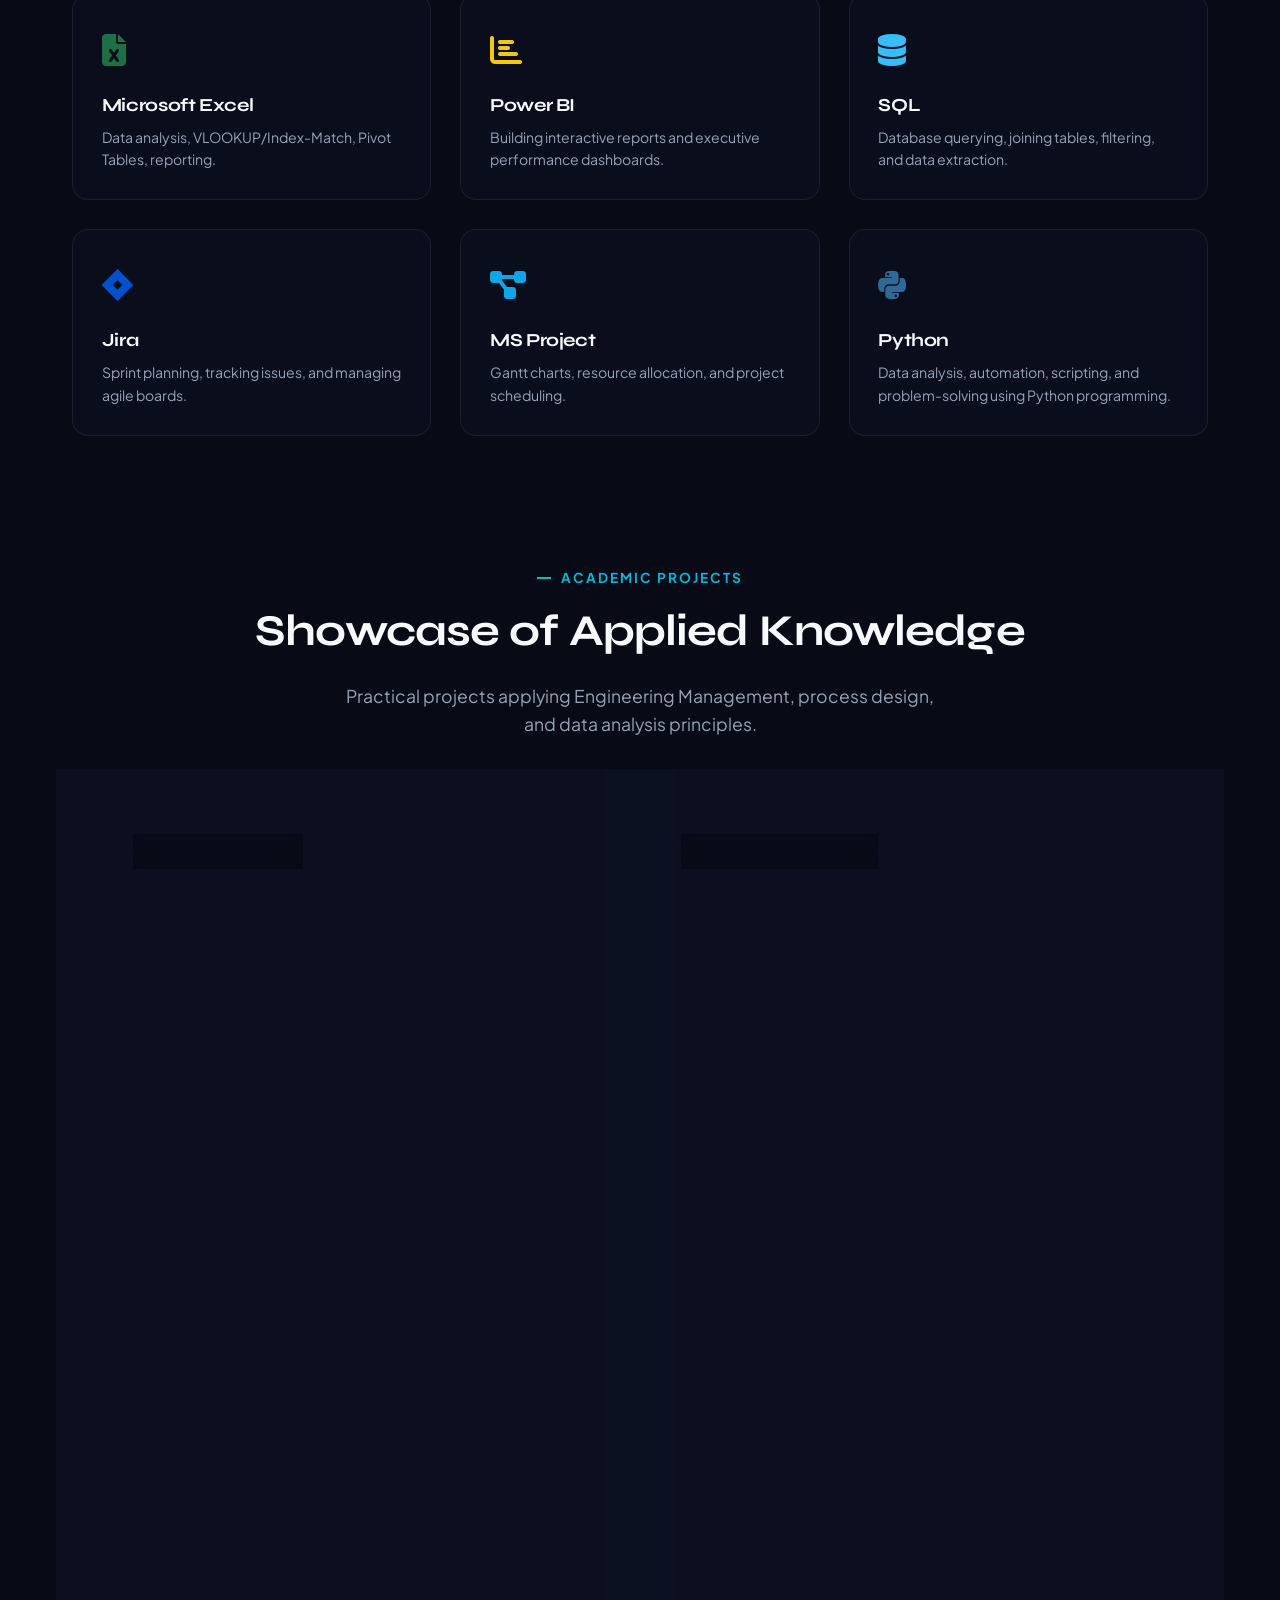
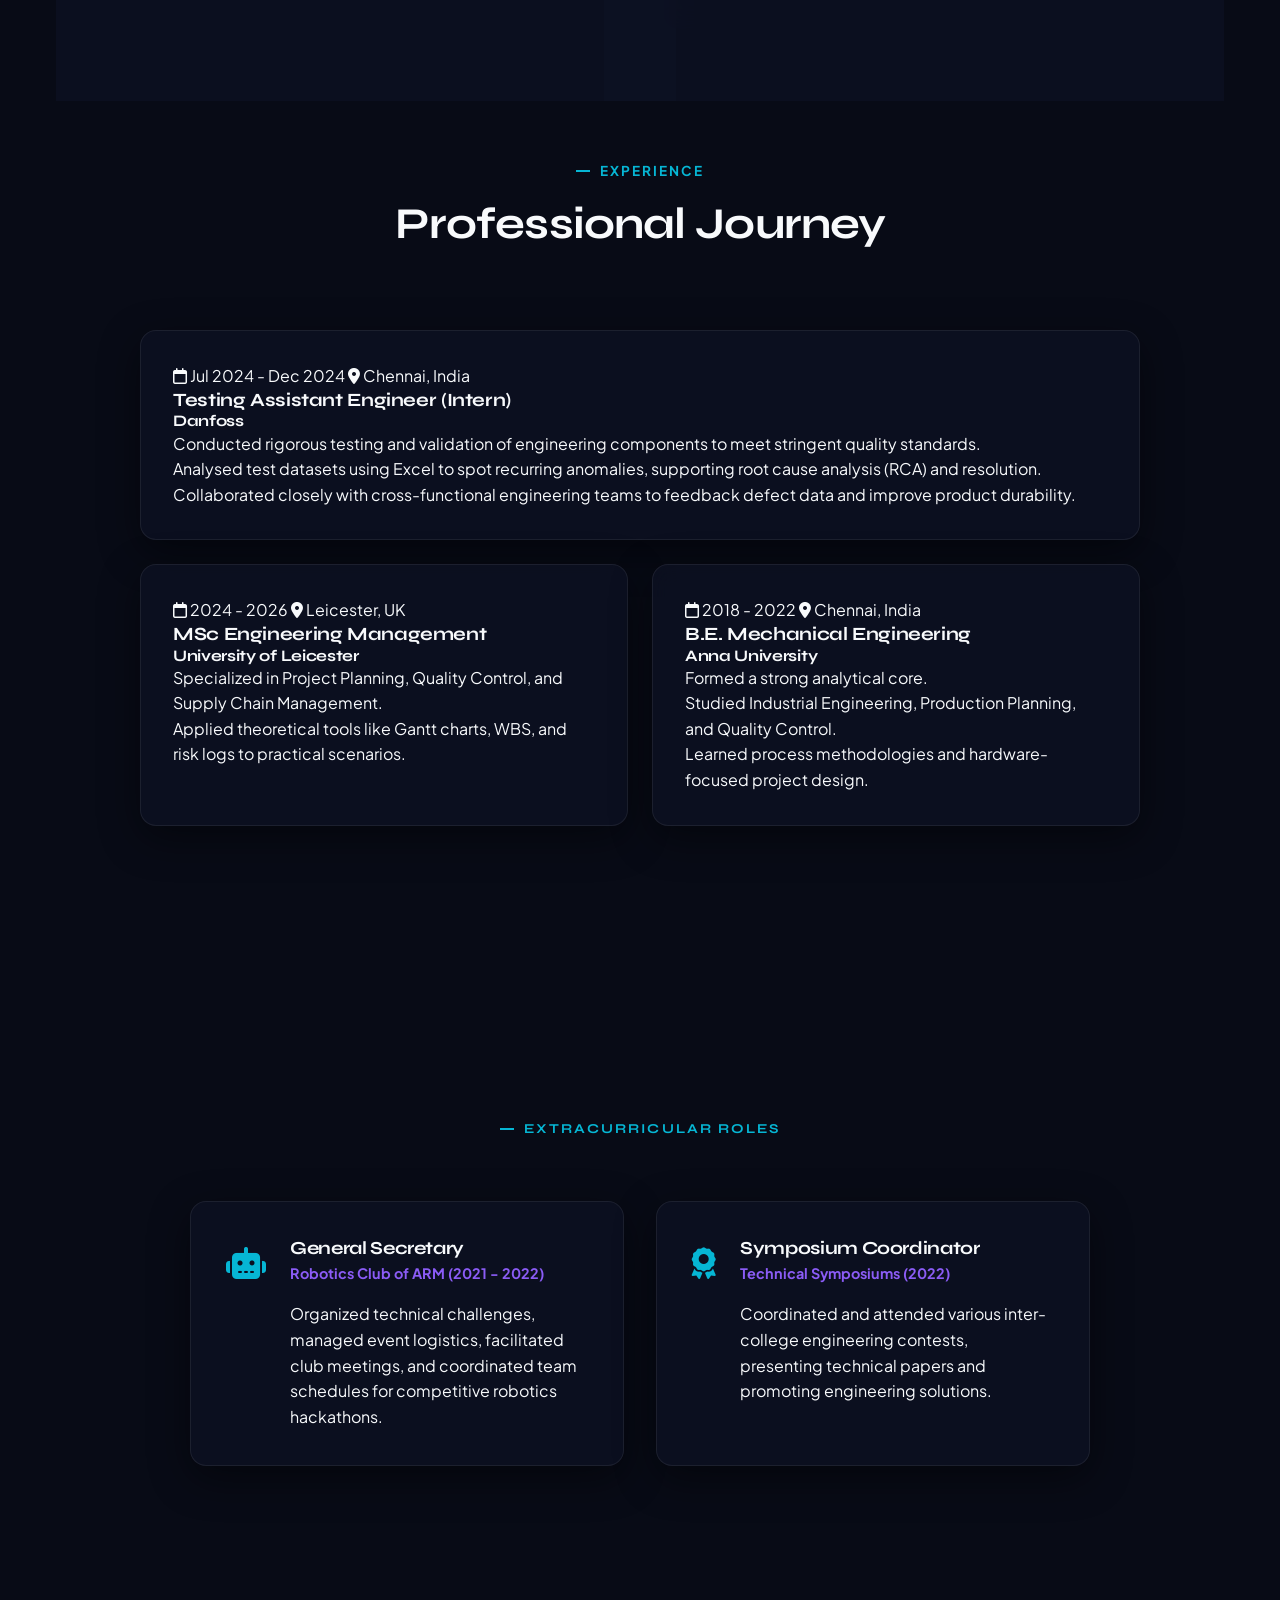
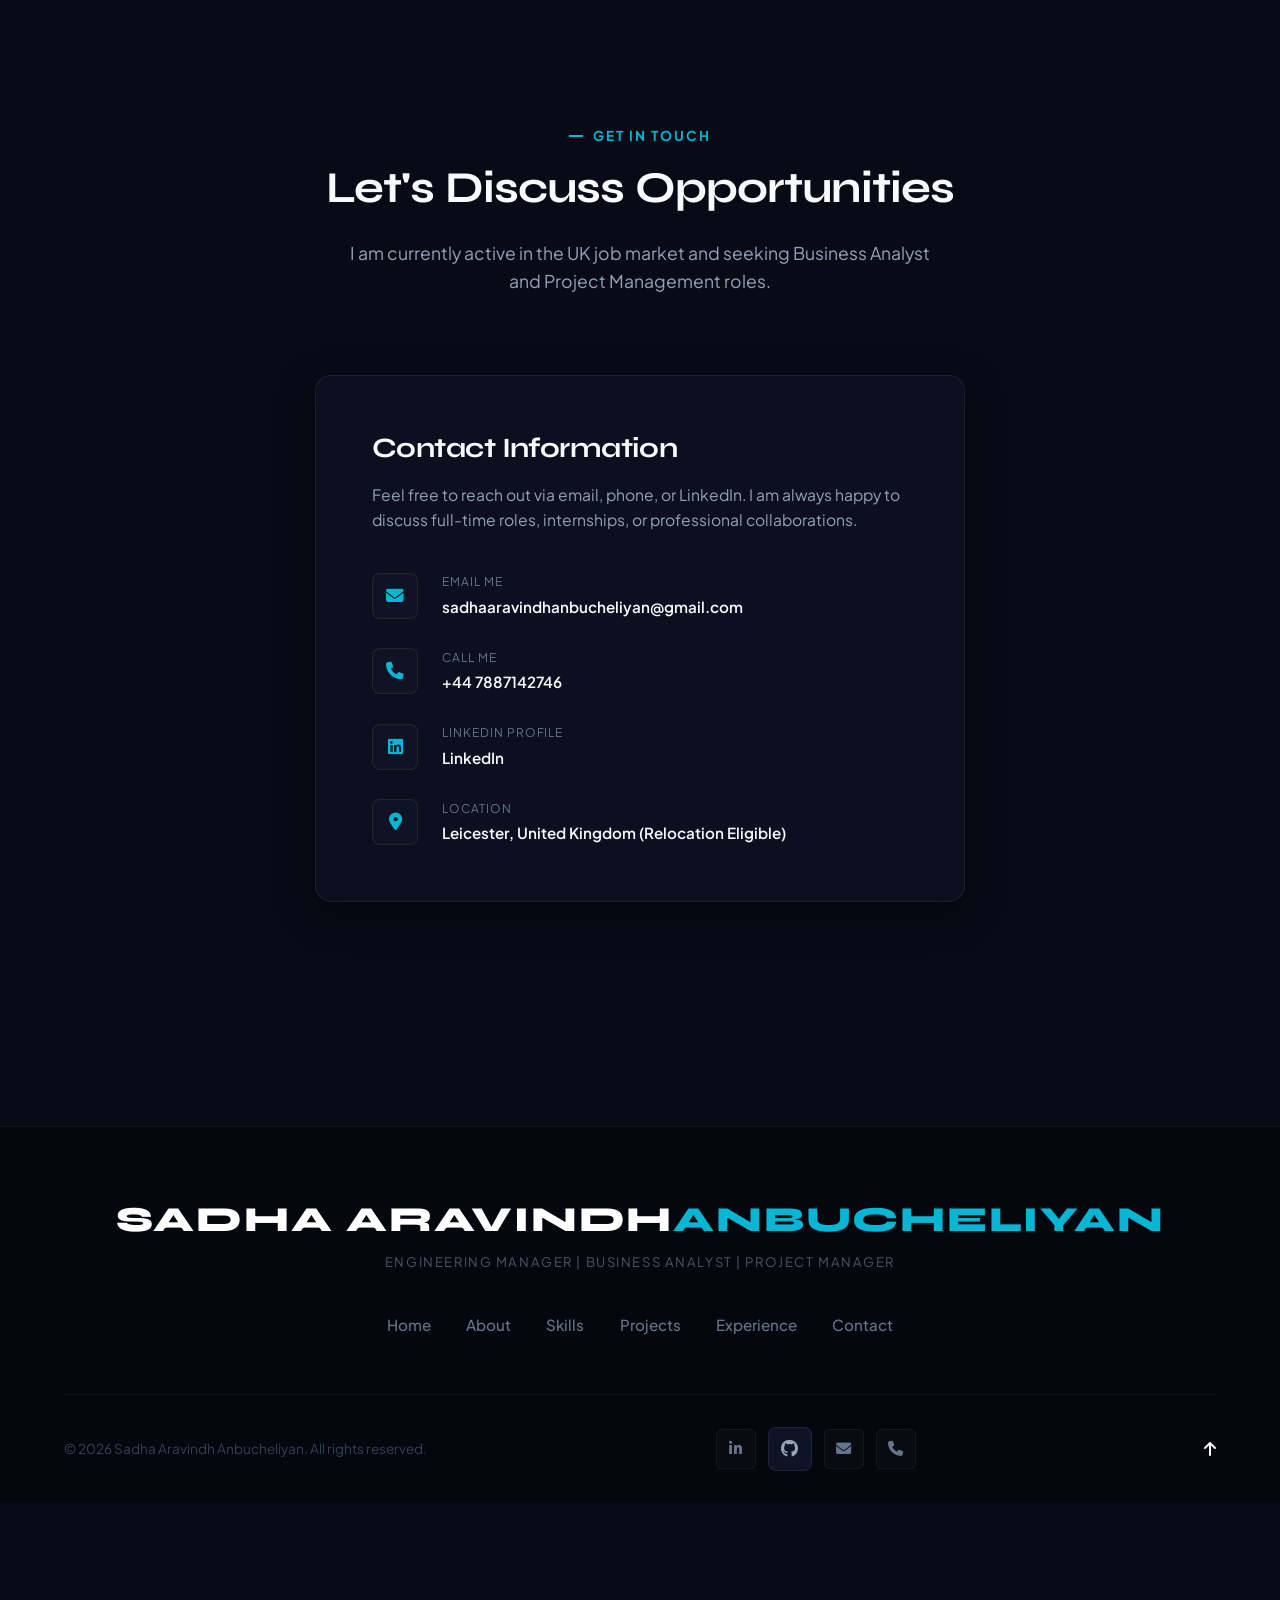
==== commit 5a262153: "changes" ====
--- a/index.html
+++ b/index.html
@@ -456,7 +456,7 @@
     </article>
 </div>
         <!-- Experience Section -->
-      <section id="experience" class="experience-section section-padding">
+   <section id="experience" class="experience-section section-padding">
     <div class="container">
         <div class="section-header text-center">
             <span class="subtitle">Experience</span>
@@ -464,11 +464,10 @@
         </div>
 
         <div class="bento-grid">
-            
-            <div class="bento-item bento-large glass-panel" id="experience-danfoss">
+            <div class="bento-item bento-large glass-panel">
                 <div class="timeline-header">
-                    <span class="timeline-date"><i class="fa-regular fa-calendar"></i> Jul 2024 - Dec 2024</span>
-                    <span class="timeline-location"><i class="fa-solid fa-location-dot"></i> Chennai, India</span>
+                    <span><i class="fa-regular fa-calendar"></i> Jul 2024 - Dec 2024</span>
+                    <span><i class="fa-solid fa-location-dot"></i> Chennai, India</span>
                 </div>
                 <h3 class="role-title">Testing Assistant Engineer (Intern)</h3>
                 <h4 class="company-name">Danfoss</h4>
@@ -476,41 +475,40 @@
                     <li>Conducted rigorous testing and validation of engineering components to meet stringent quality standards.</li>
                     <li>Analysed test datasets using Excel to spot recurring anomalies, supporting root cause analysis (RCA) and resolution.</li>
                     <li>Collaborated closely with cross-functional engineering teams to feedback defect data and improve product durability.</li>
-                    <li>Contributed to Lean workflow optimizations, reducing cycles and identifying bottlenecks in product verification.</li>
-                    <li>Enabled corrective actions based on structured reports, resulting in reduced rework risks and enhanced testing reliability.</li>
                 </ul>
-                <div class="timeline-tags">
-                    <span class="timeline-tag">Data Reporting</span>
-                    <span class="timeline-tag">Lean Quality</span>
-                    <span class="timeline-tag">Excel Analytics</span>
-                    <span class="timeline-tag">Root Cause Analysis</span>
-                </div>
-            </div>
-
-            <div class="bento-item bento-small glass-panel" id="experience-leicester">
+            </div>
+
+            <div class="bento-item bento-small glass-panel">
                 <div class="timeline-header">
-                    <span class="timeline-date"><i class="fa-regular fa-calendar"></i> 2024 - 2026</span>
-                    <span class="timeline-location"><i class="fa-solid fa-location-dot"></i> Leicester, UK</span>
+                    <span><i class="fa-regular fa-calendar"></i> 2024 - 2026</span>
+                    <span><i class="fa-solid fa-location-dot"></i> Leicester, UK</span>
                 </div>
                 <h3 class="role-title">MSc Engineering Management</h3>
                 <h4 class="company-name">University of Leicester</h4>
-                <p class="timeline-desc">Specialized in Project Planning, Quality Control, Supply Chain Management, and Operational Strategy. Applied theoretical tools like Gantt charts, WBS, and risk logs to practical engineering scenarios.</p>
-            </div>
-
-            <div class="bento-item bento-small glass-panel" id="experience-anna">
+                <ul class="timeline-bullets">
+                    <li>Specialized in Project Planning, Quality Control, and Supply Chain Management.</li>
+                    <li>Applied theoretical tools like Gantt charts, WBS, and risk logs to practical scenarios.</li>
+                </ul>
+            </div>
+
+            <div class="bento-item bento-small glass-panel">
                 <div class="timeline-header">
-                    <span class="timeline-date"><i class="fa-regular fa-calendar"></i> 2018 - 2022</span>
-                    <span class="timeline-location"><i class="fa-solid fa-location-dot"></i> Chennai, India</span>
+                    <span><i class="fa-regular fa-calendar"></i> 2018 - 2022</span>
+                    <span><i class="fa-solid fa-location-dot"></i> Chennai, India</span>
                 </div>
                 <h3 class="role-title">B.E. Mechanical Engineering</h3>
                 <h4 class="company-name">Anna University</h4>
-                <p class="timeline-desc">Formed a strong analytical core. Studied Industrial Engineering, Production Planning, Quality Control, and Thermodynamics, learning process methodologies and hardware-focused project design.</p>
+                <ul class="timeline-bullets">
+                    <li>Formed a strong analytical core.</li>
+                    <li>Studied Industrial Engineering, Production Planning, and Quality Control.</li>
+                    <li>Learned process methodologies and hardware-focused project design.</li>
+                </ul>
             </div>
         </div>
     </div>
 </section>
                 <!-- Extracurricular Activities Cards -->
-                <div class="extracurricular-header text-center">
+  <div class="extracurricular-header text-center">
                     <h3 class="subtitle">Extracurricular Roles</h3>
                 </div>
                 <div class="extracurricular-grid">
@@ -529,6 +527,8 @@
                             <h5>Technical Symposiums (2022)</h5>
                             <p>Coordinated and attended various inter-college engineering contests, presenting technical papers and promoting engineering solutions.</p>
                         </div>
+            </div>
+                </div>
             </div>
         </section>
 
--- a/style.css
+++ b/style.css
@@ -1210,16 +1210,14 @@
     text-shadow: 0 0 8px var(--accent-teal);
 } 
 
-/* Bento Grid Container */
+/* Experience section */
 .bento-grid {
     display: grid;
     grid-template-columns: repeat(2, 1fr);
     gap: 1.5rem;
     max-width: 1000px;
     margin: 4rem auto;
-    padding: 0 1rem;
-}
-
+}
 /* Base style for all items */
 .bento-item {
     padding: 2rem;
@@ -1234,15 +1232,14 @@
 
 /* Span the full width for the "Focus" cell */
 .bento-large {
-    grid-column: span 2;
-}
-
-/* Default cells */
+    grid-column: span 2; /* Spans the full width */
+}
+
 .bento-small {
-    grid-column: span 1;
-}
-
-/* Responsive: Stack everything on mobile */
+    grid-column: span 1; /* Spans half the width */
+}
+
+/* Mobile: Stack everything */
 @media (max-width: 768px) {
     .bento-grid {
         grid-template-columns: 1fr;
@@ -1251,7 +1248,6 @@
         grid-column: span 1;
     }
 }
-
 /* ==========================================
    Extracurricular Section & Footers
    ========================================== */
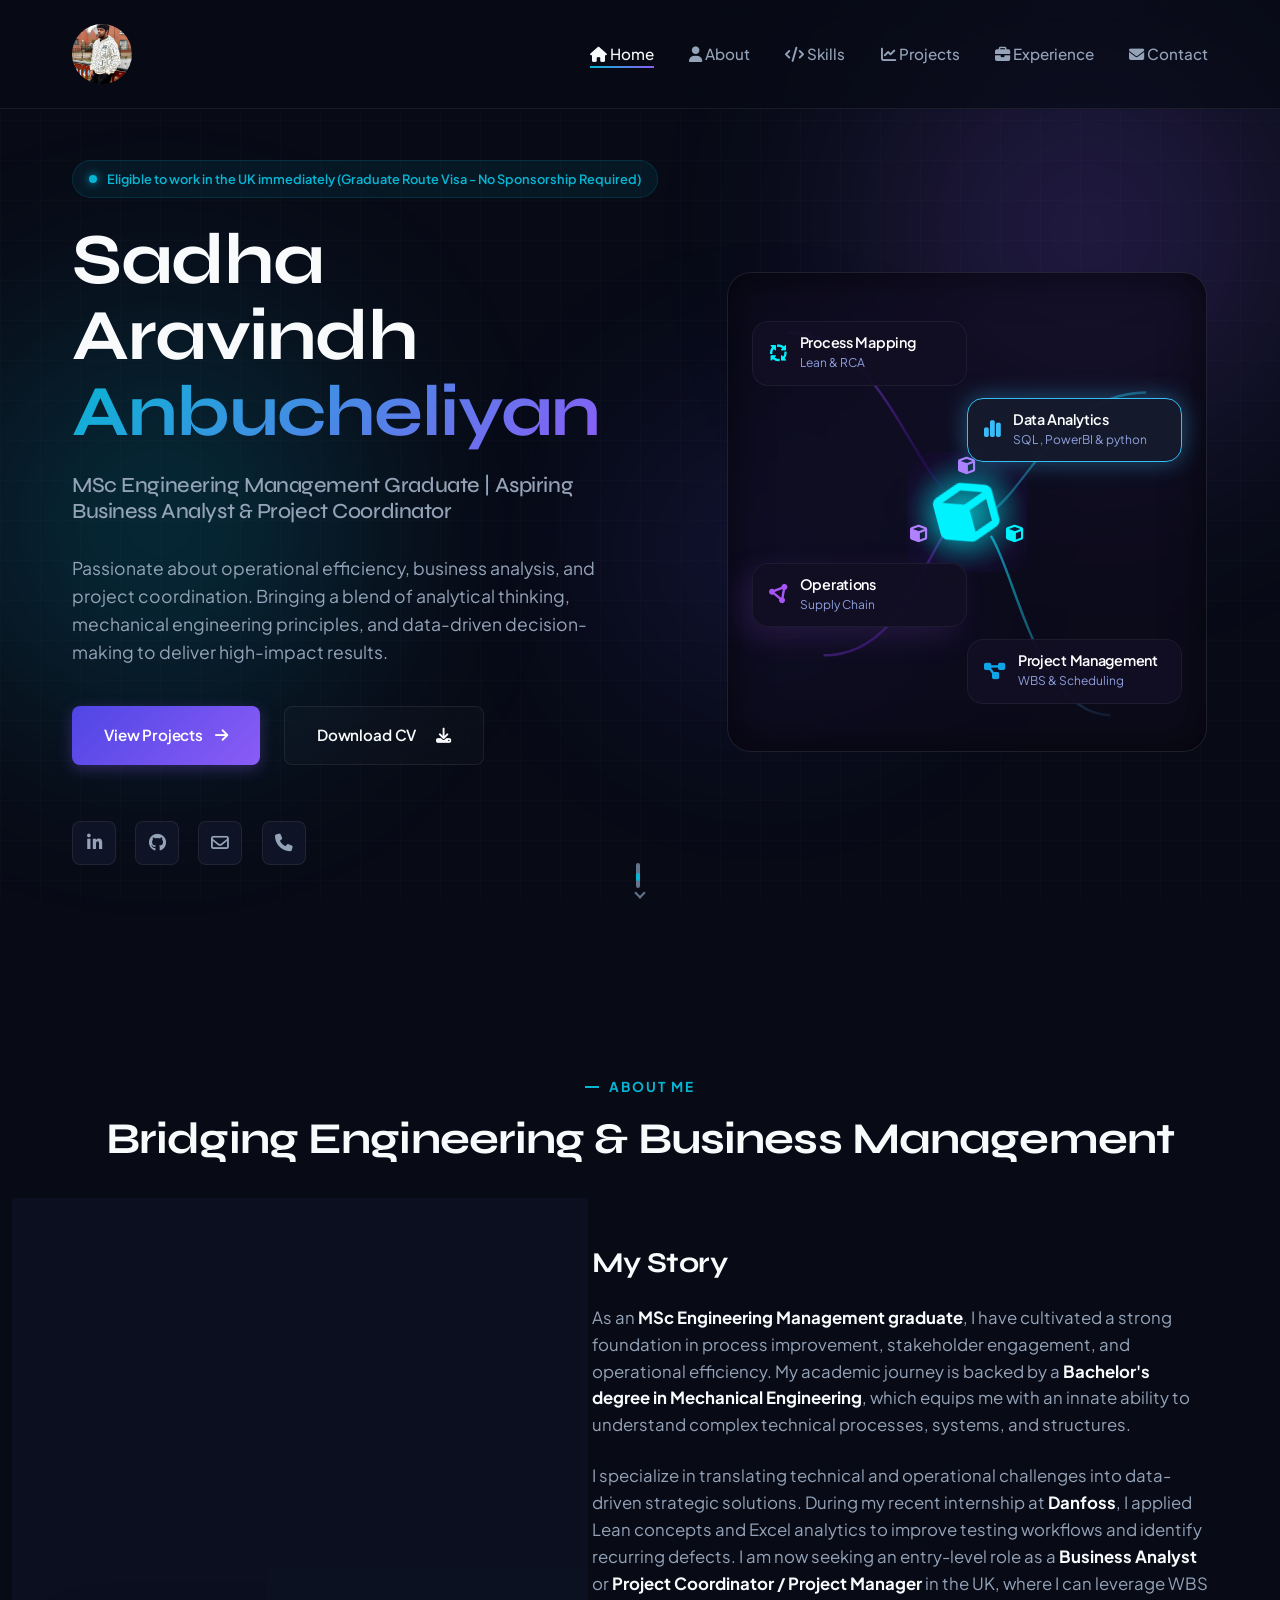
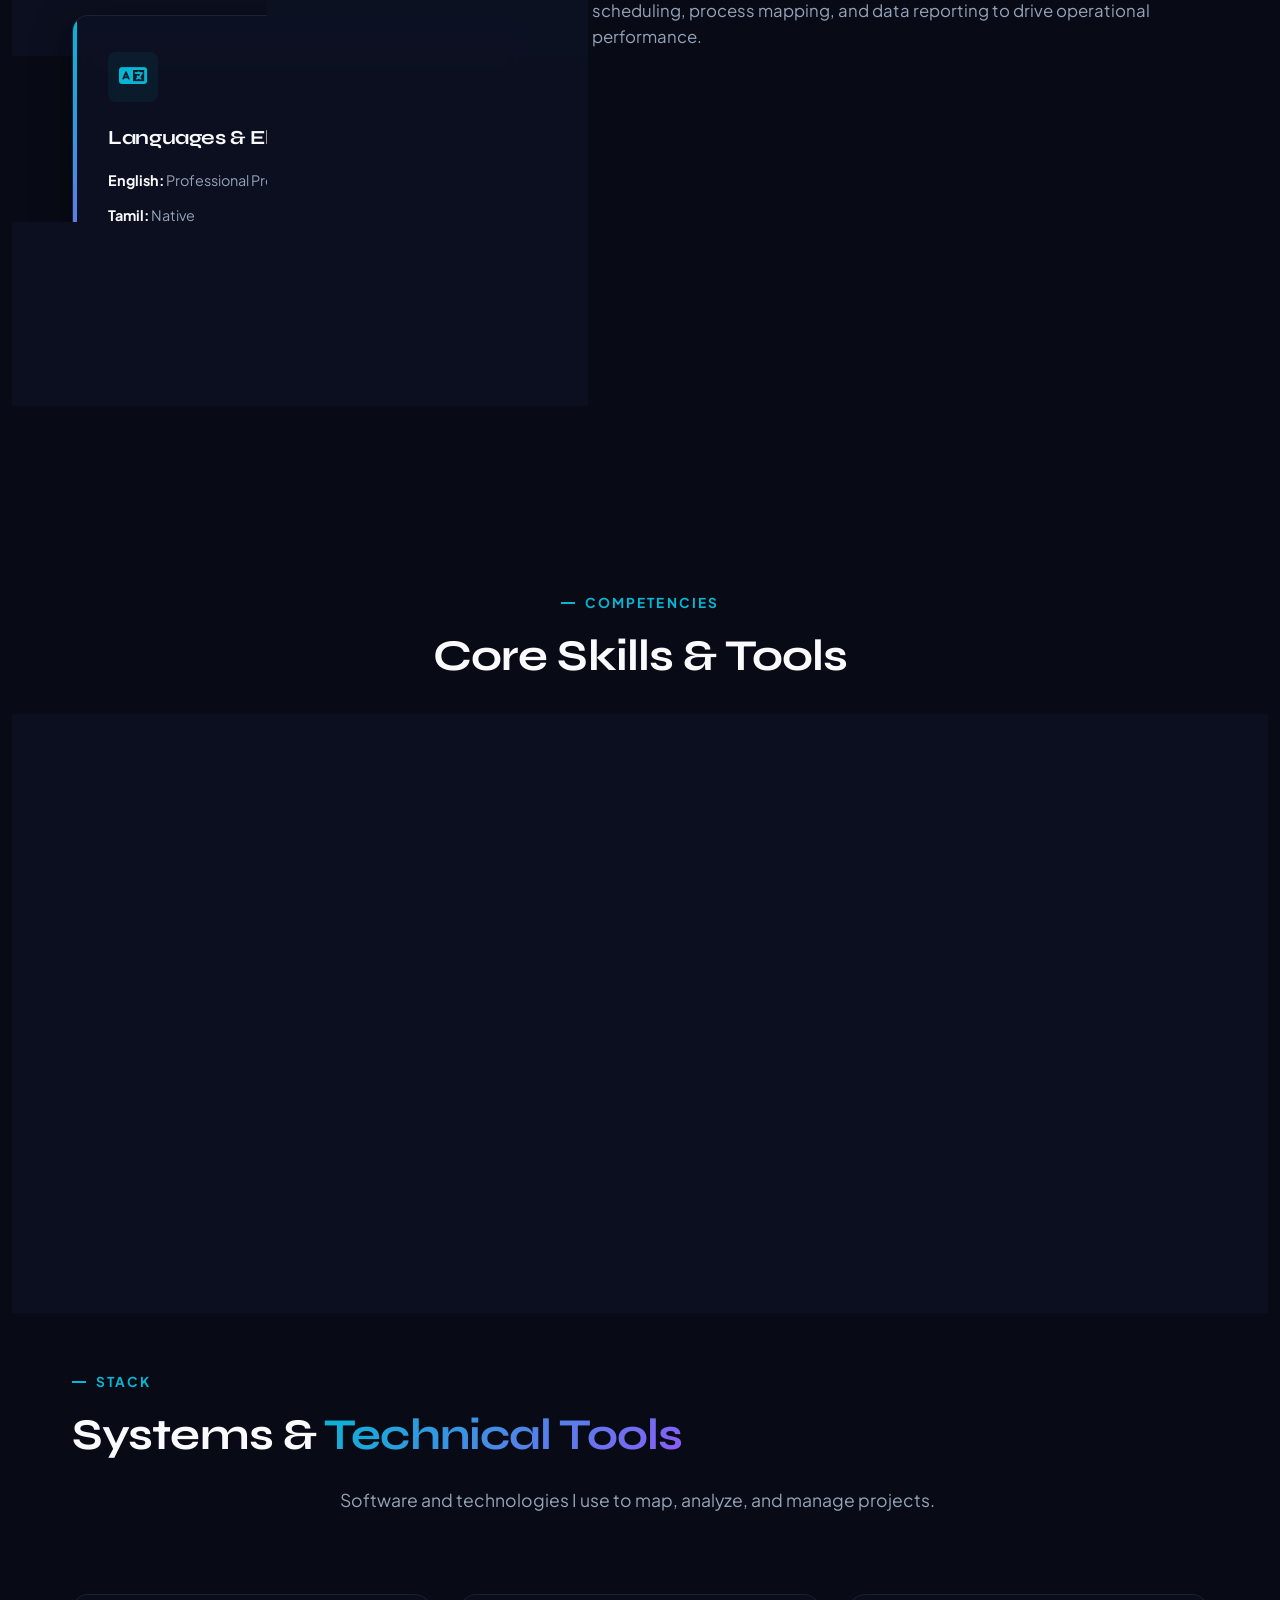
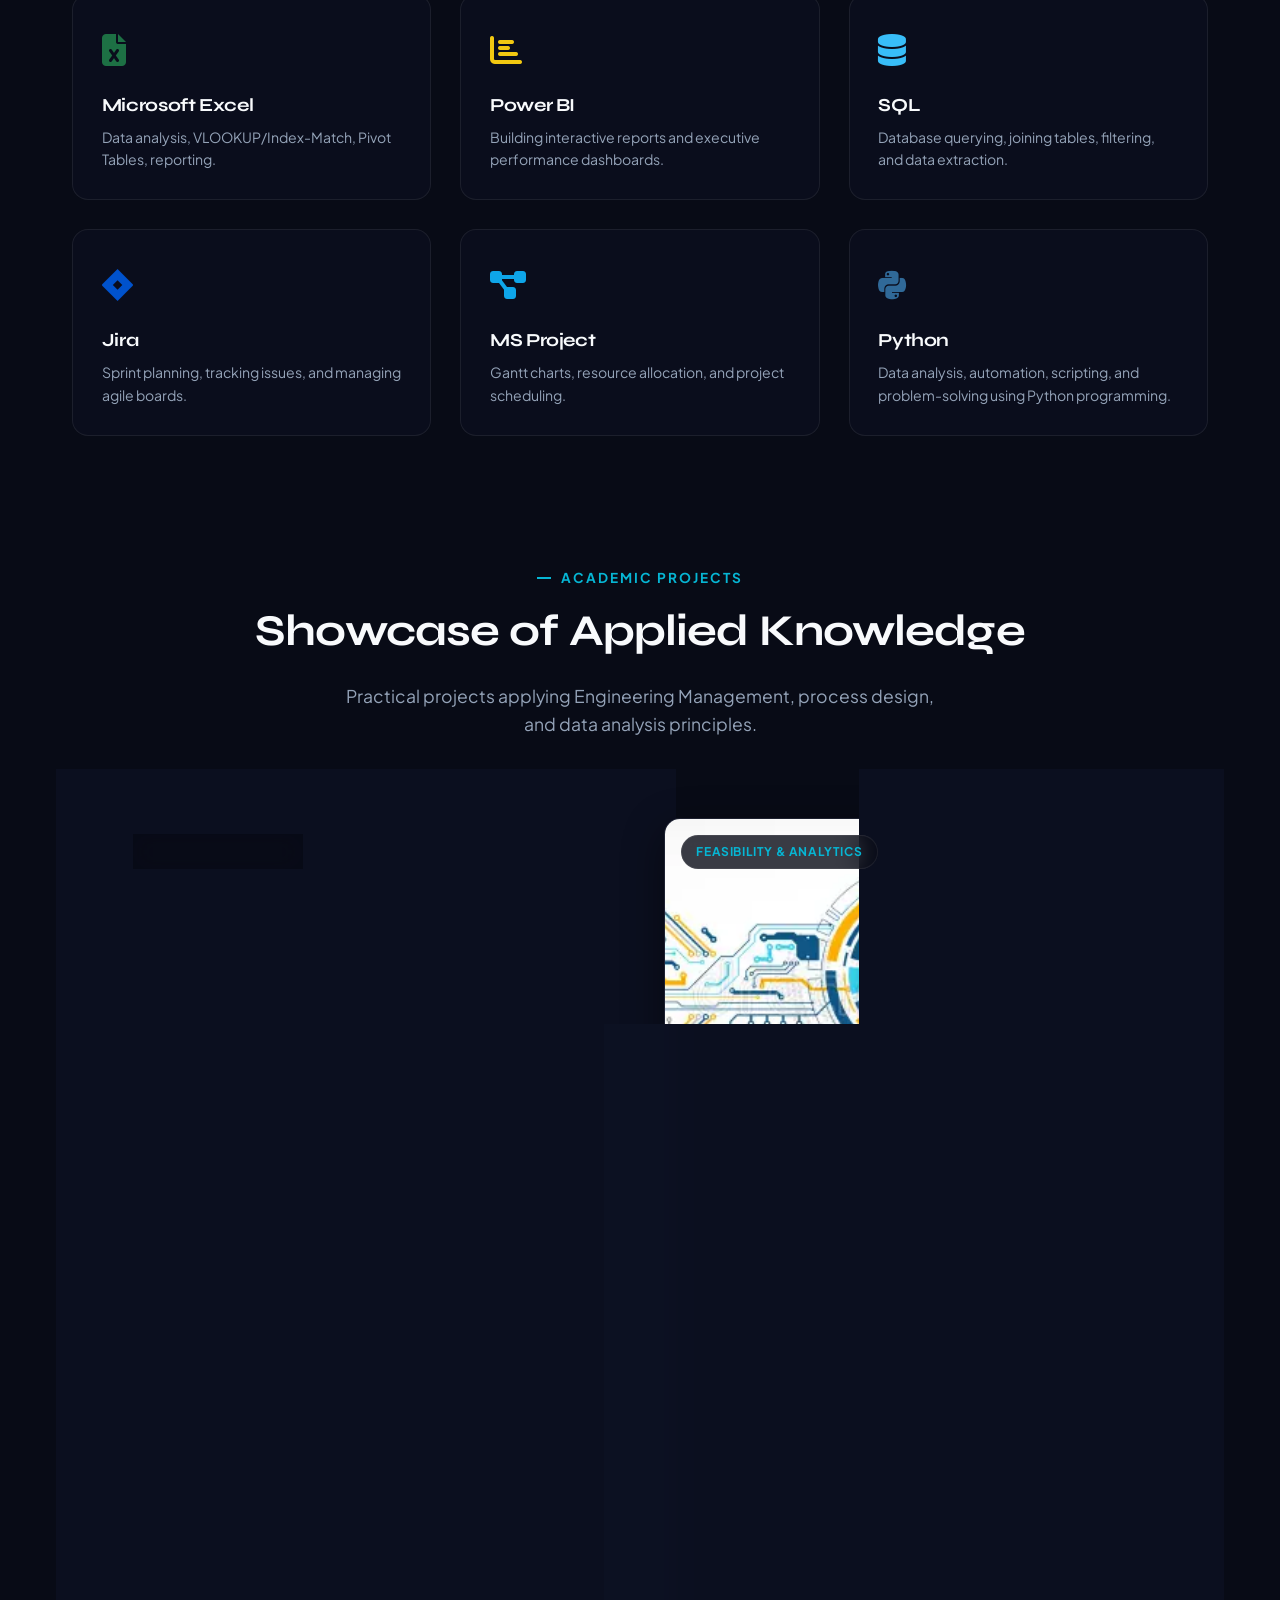
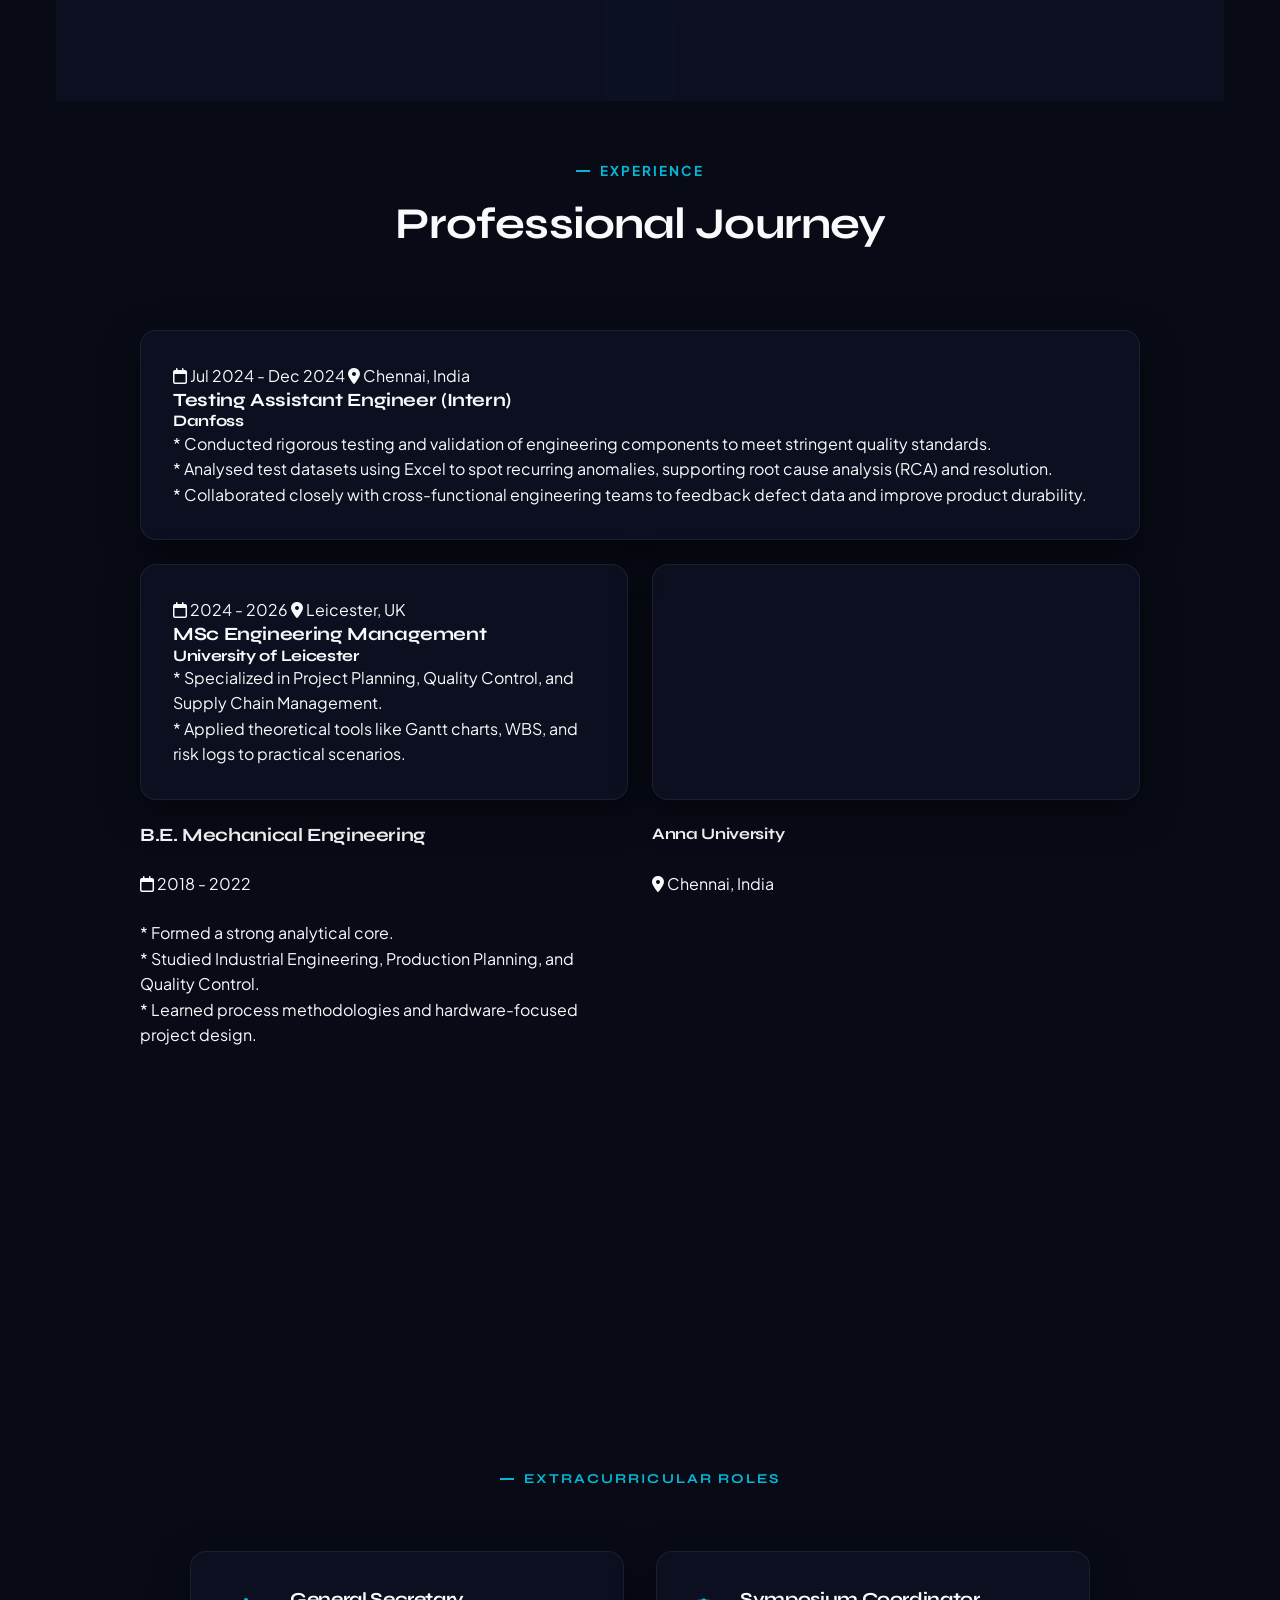
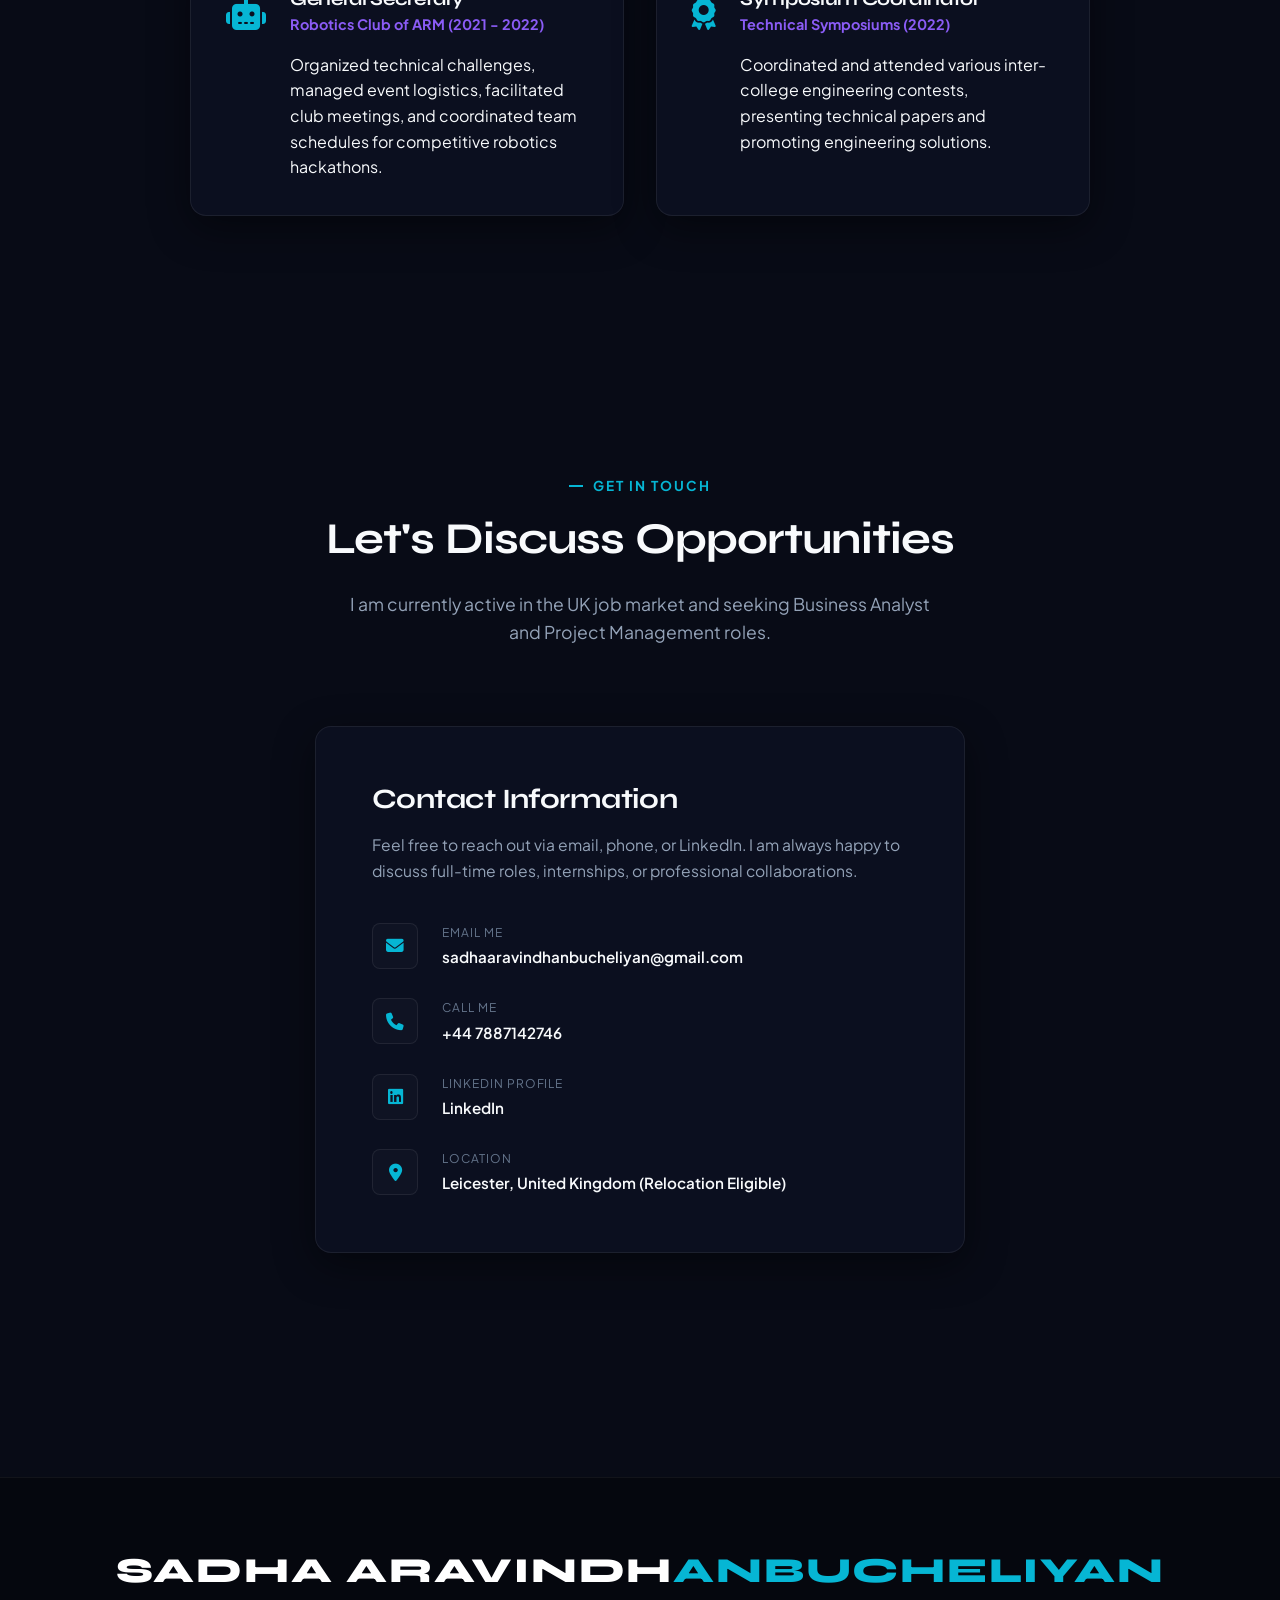
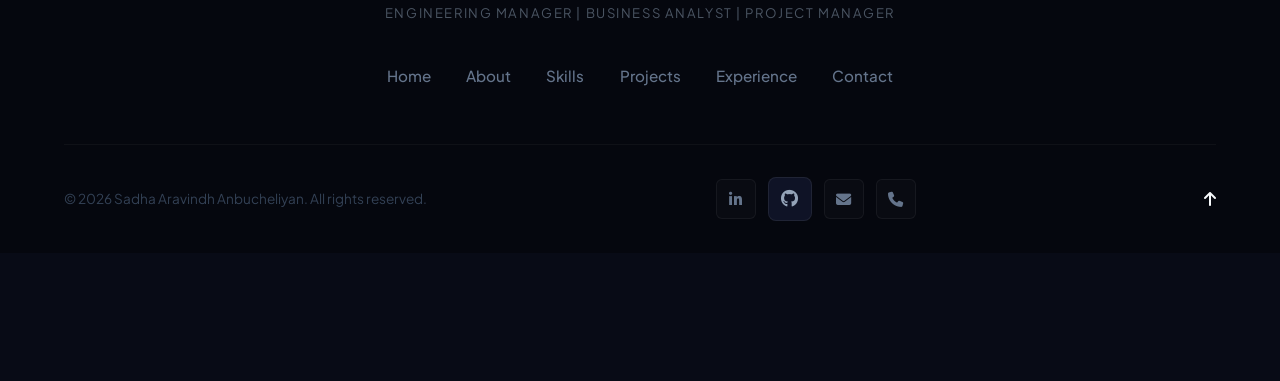
==== commit 66af10fd: "changes" ====
--- a/index.html
+++ b/index.html
@@ -472,9 +472,9 @@
                 <h3 class="role-title">Testing Assistant Engineer (Intern)</h3>
                 <h4 class="company-name">Danfoss</h4>
                 <ul class="timeline-bullets">
-                    <li>Conducted rigorous testing and validation of engineering components to meet stringent quality standards.</li>
-                    <li>Analysed test datasets using Excel to spot recurring anomalies, supporting root cause analysis (RCA) and resolution.</li>
-                    <li>Collaborated closely with cross-functional engineering teams to feedback defect data and improve product durability.</li>
+                    <li>* Conducted rigorous testing and validation of engineering components to meet stringent quality standards.</li>
+                    <li>* Analysed test datasets using Excel to spot recurring anomalies, supporting root cause analysis (RCA) and resolution.</li>
+                    <li>* Collaborated closely with cross-functional engineering teams to feedback defect data and improve product durability.</li>
                 </ul>
             </div>
 
@@ -486,22 +486,21 @@
                 <h3 class="role-title">MSc Engineering Management</h3>
                 <h4 class="company-name">University of Leicester</h4>
                 <ul class="timeline-bullets">
-                    <li>Specialized in Project Planning, Quality Control, and Supply Chain Management.</li>
-                    <li>Applied theoretical tools like Gantt charts, WBS, and risk logs to practical scenarios.</li>
+                    <li>* Specialized in Project Planning, Quality Control, and Supply Chain Management.</li>
+                    <li>* Applied theoretical tools like Gantt charts, WBS, and risk logs to practical scenarios.</li>
                 </ul>
             </div>
 
             <div class="bento-item bento-small glass-panel">
-                <div class="timeline-header">
-                    <span><i class="fa-regular fa-calendar"></i> 2018 - 2022</span>
-                    <span><i class="fa-solid fa-location-dot"></i> Chennai, India</span>
                 </div>
                 <h3 class="role-title">B.E. Mechanical Engineering</h3>
                 <h4 class="company-name">Anna University</h4>
+                                    <span><i class="fa-regular fa-calendar"></i> 2018 - 2022</span>
+                    <span><i class="fa-solid fa-location-dot"></i> Chennai, India</span>
                 <ul class="timeline-bullets">
-                    <li>Formed a strong analytical core.</li>
-                    <li>Studied Industrial Engineering, Production Planning, and Quality Control.</li>
-                    <li>Learned process methodologies and hardware-focused project design.</li>
+                    <li>* Formed a strong analytical core.</li>
+                    <li>* Studied Industrial Engineering, Production Planning, and Quality Control.</li>
+                    <li>* Learned process methodologies and hardware-focused project design.</li>
                 </ul>
             </div>
         </div>
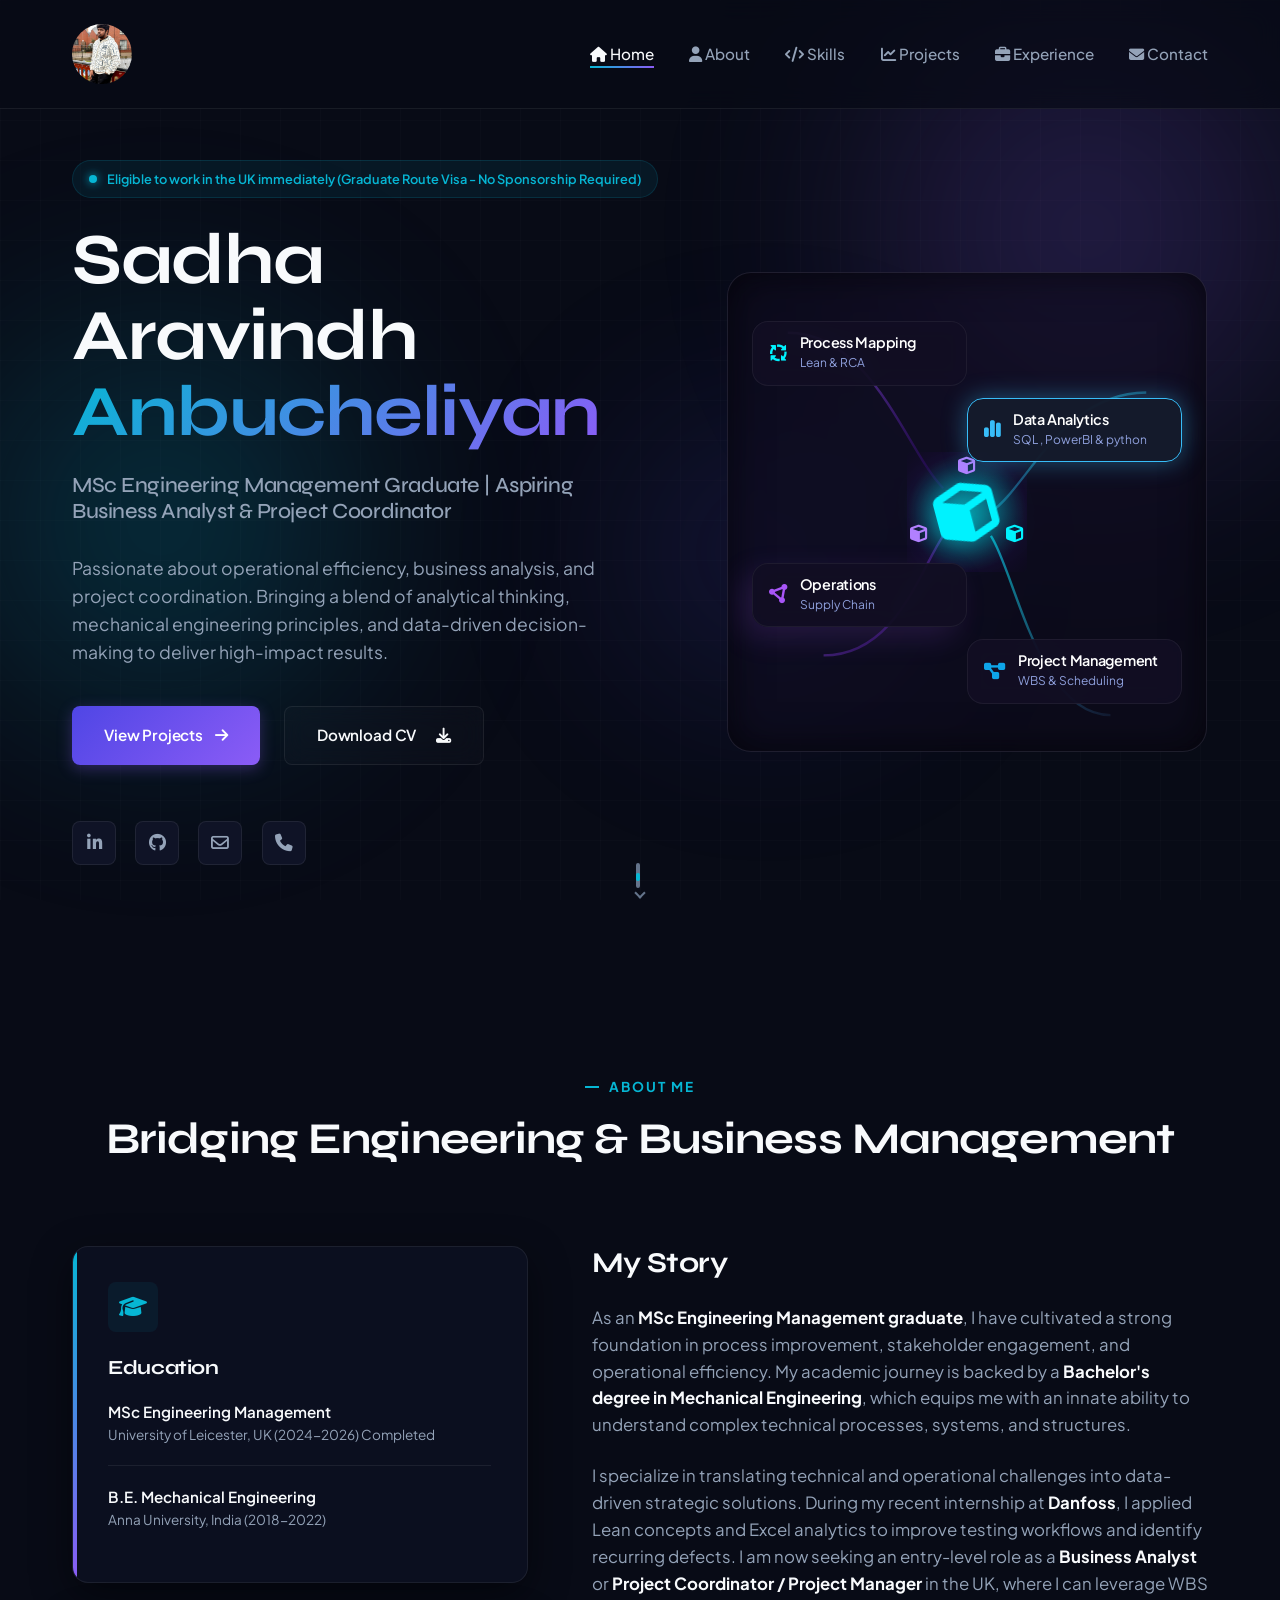
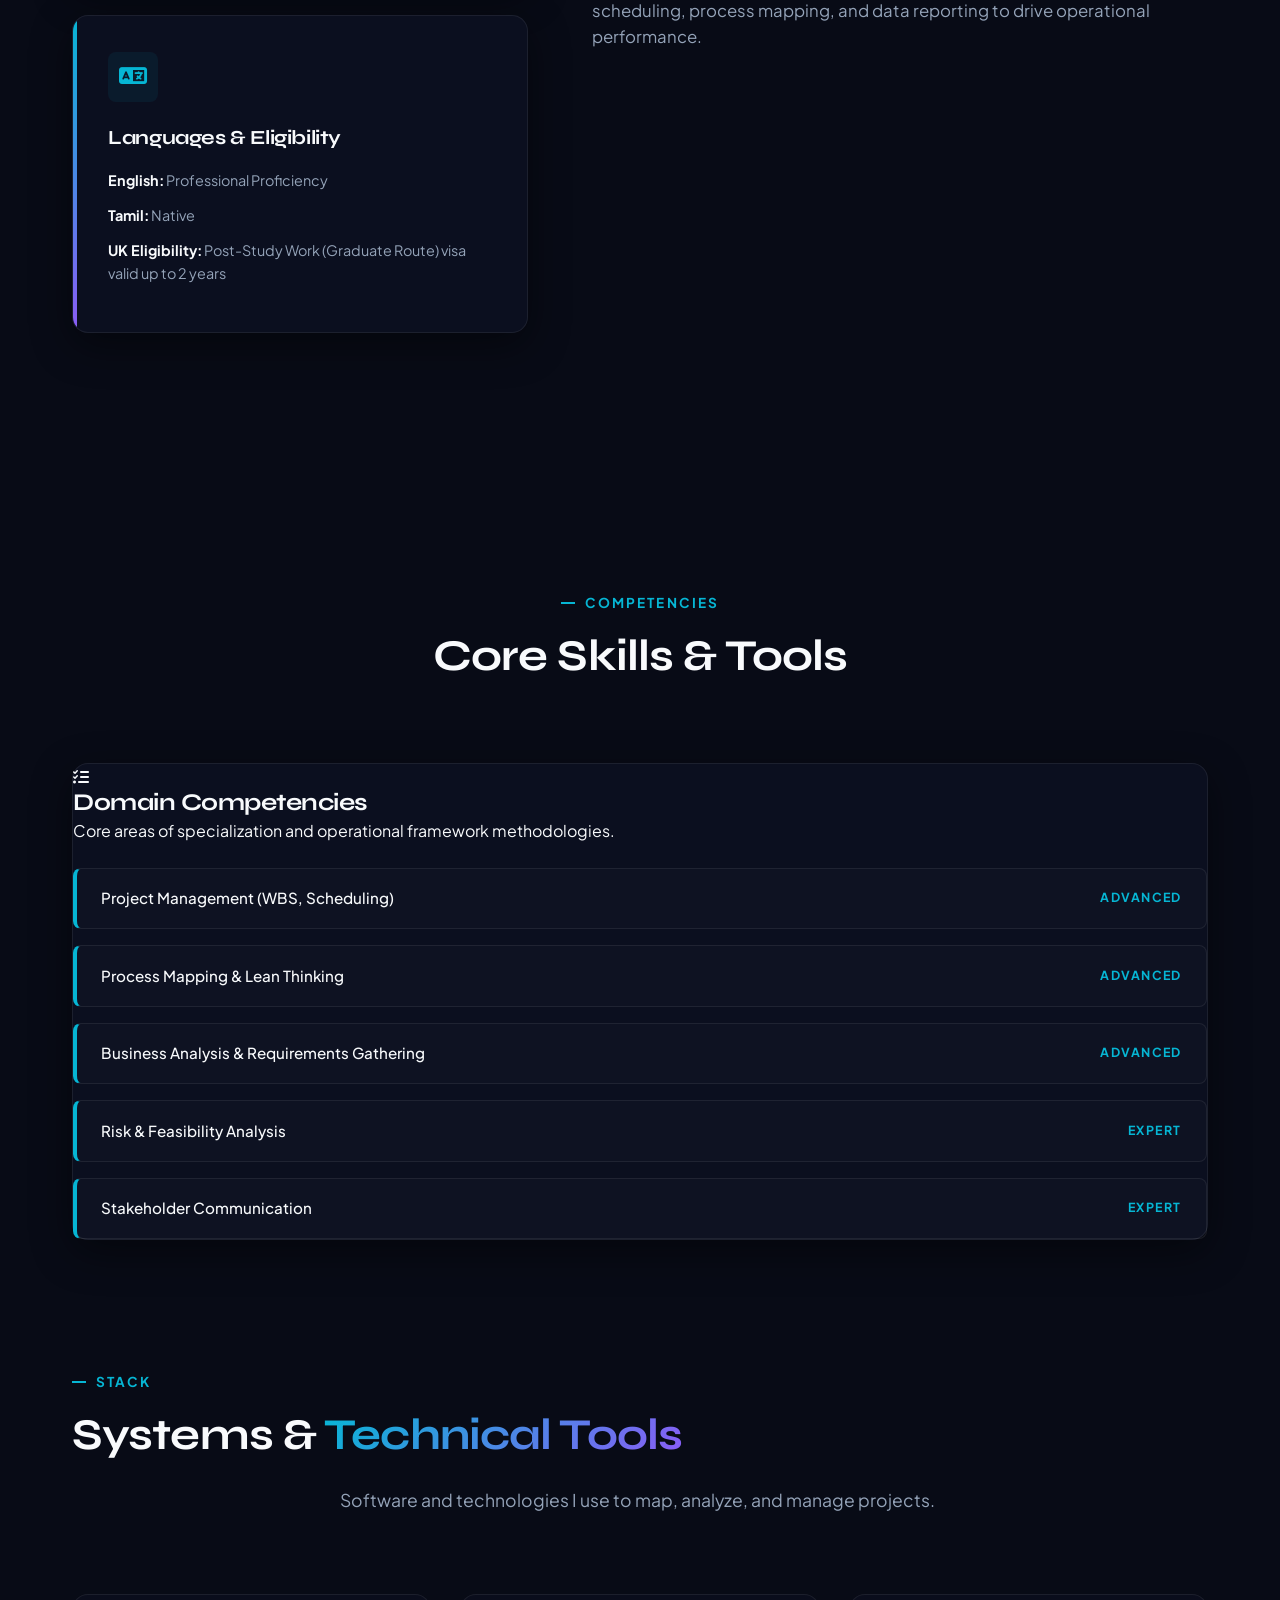
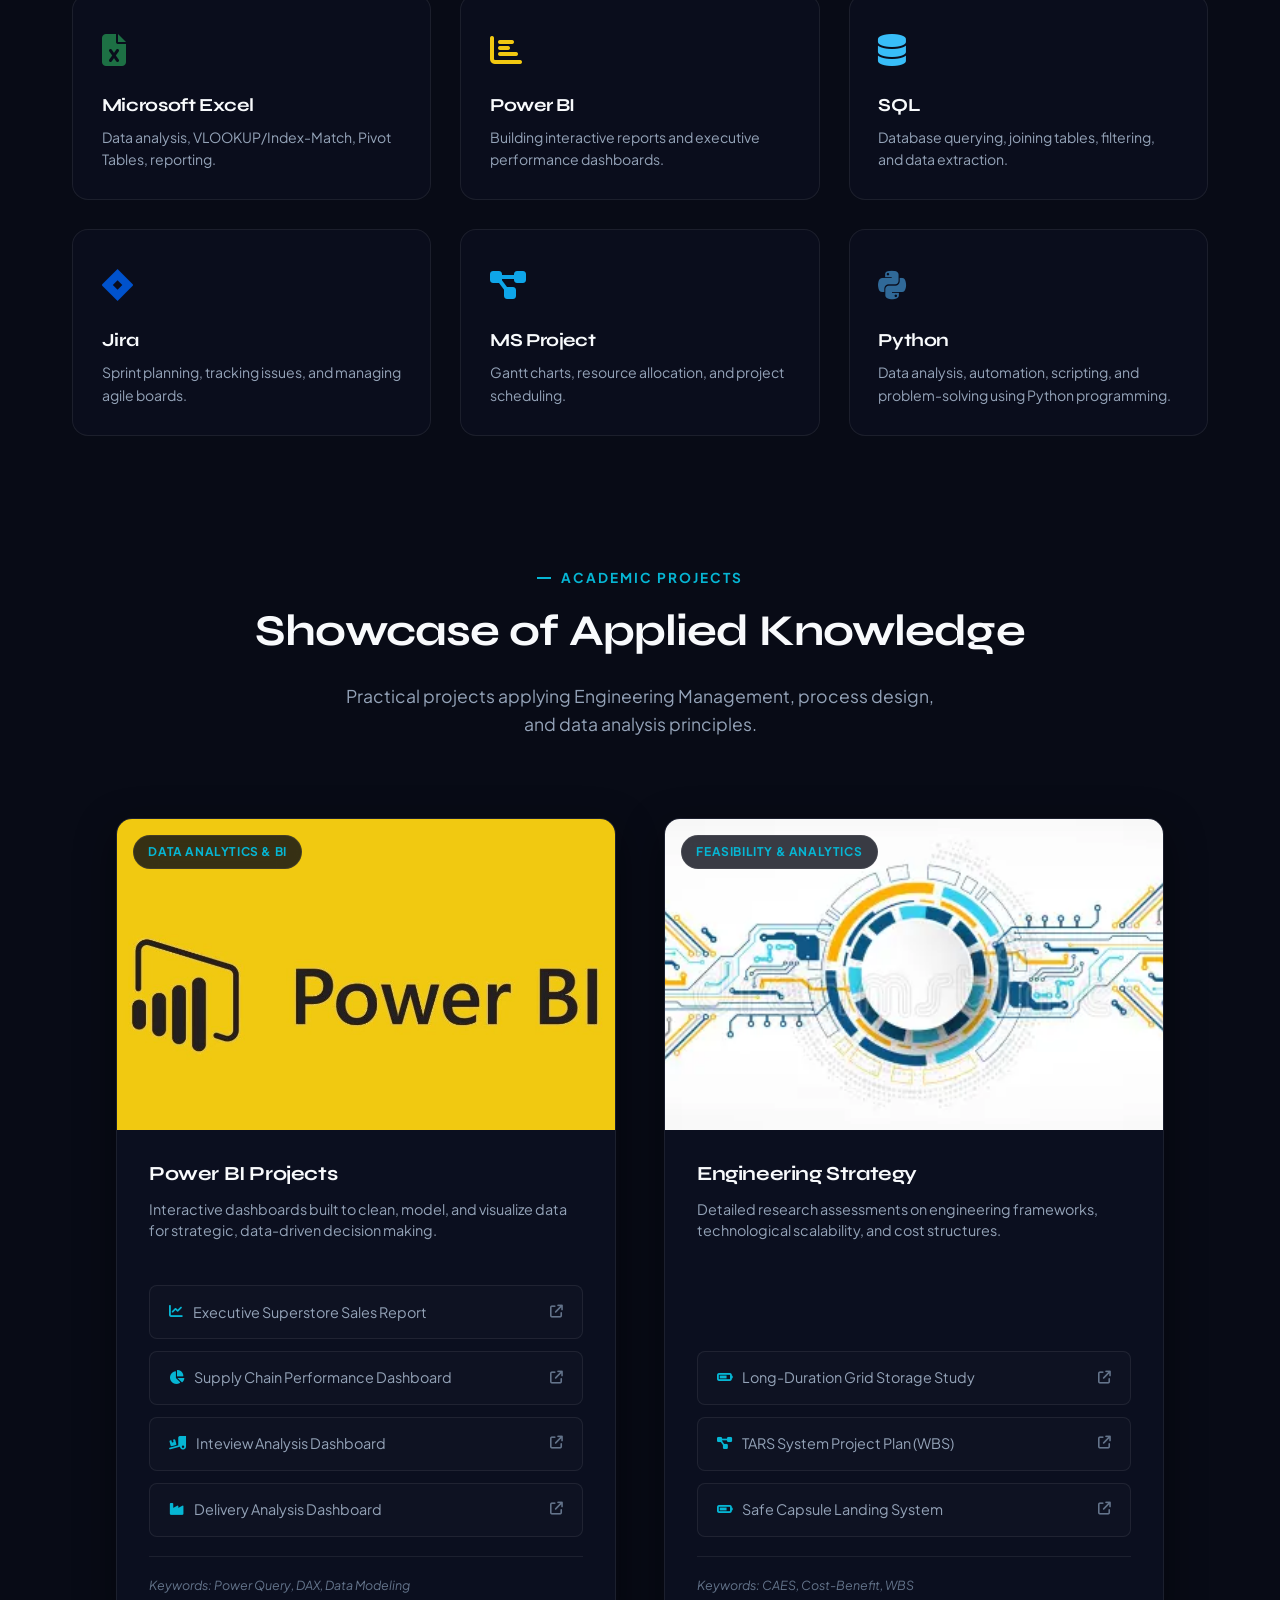
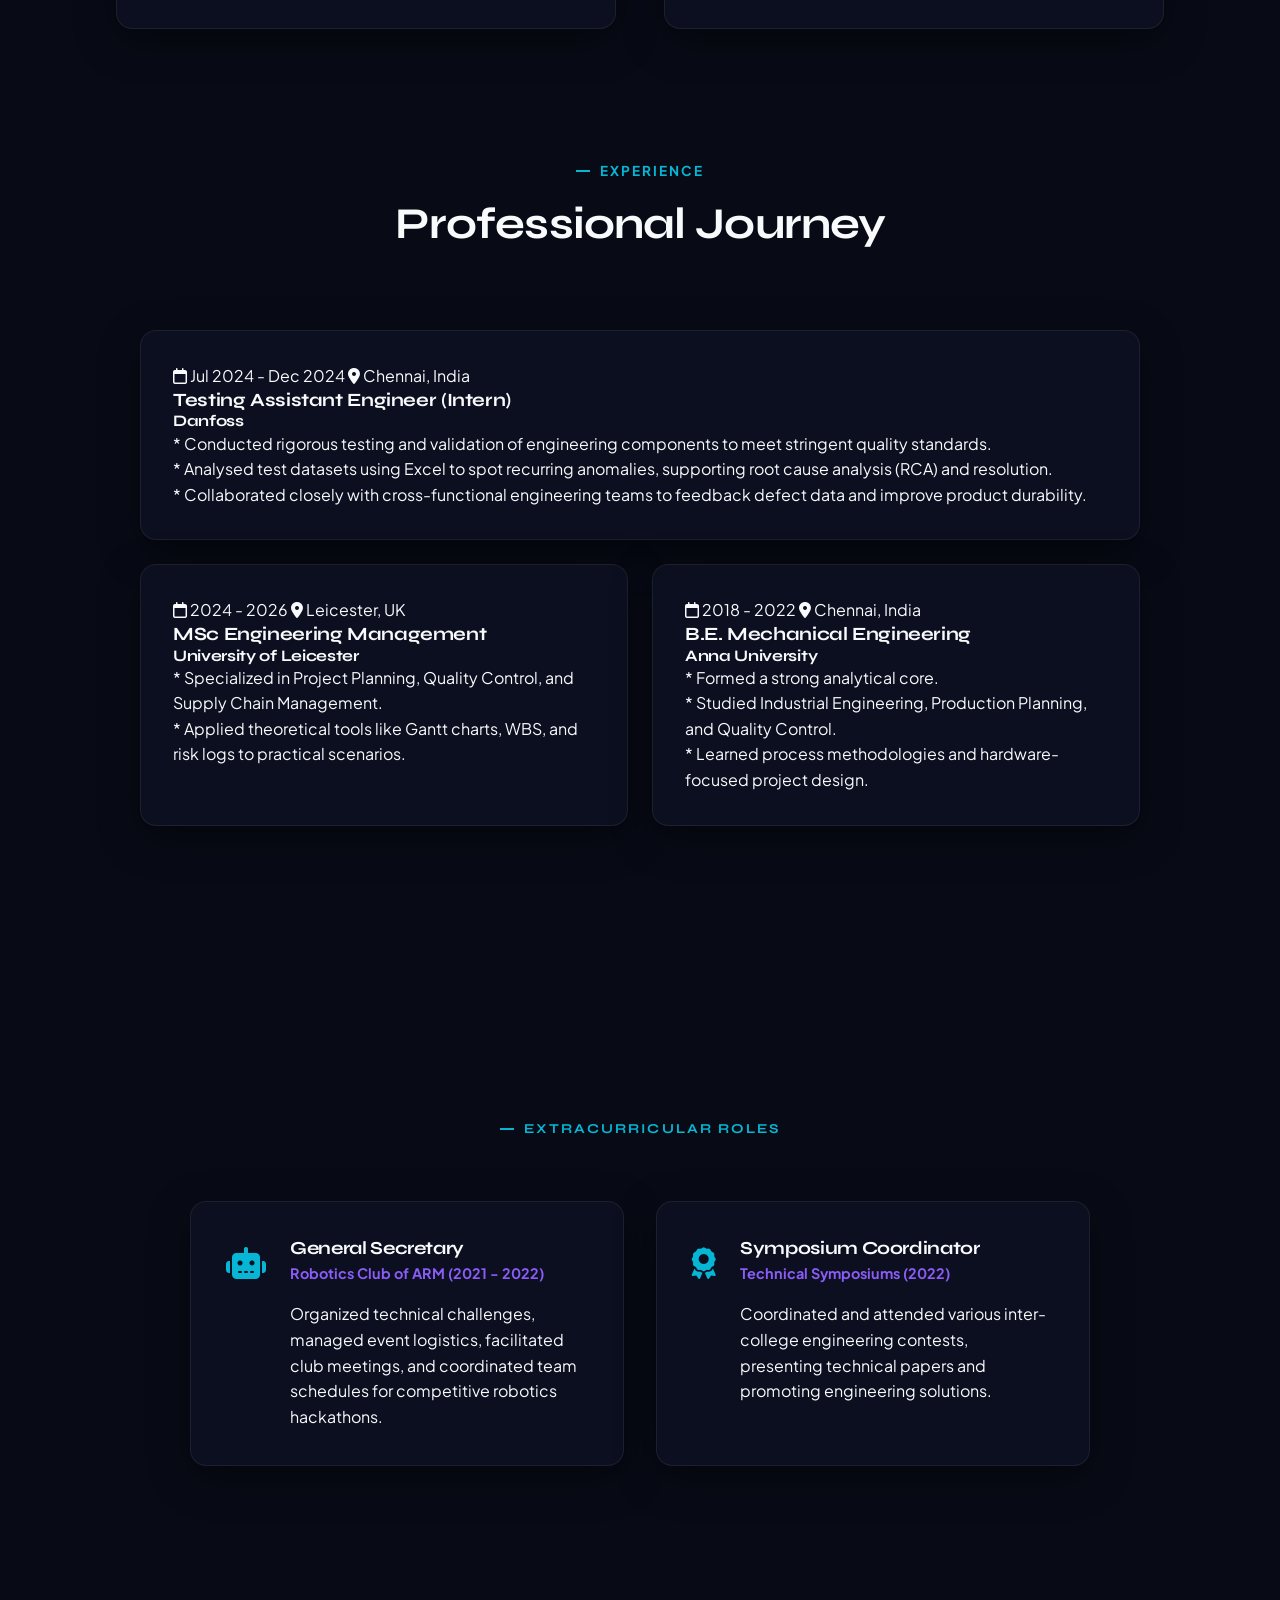
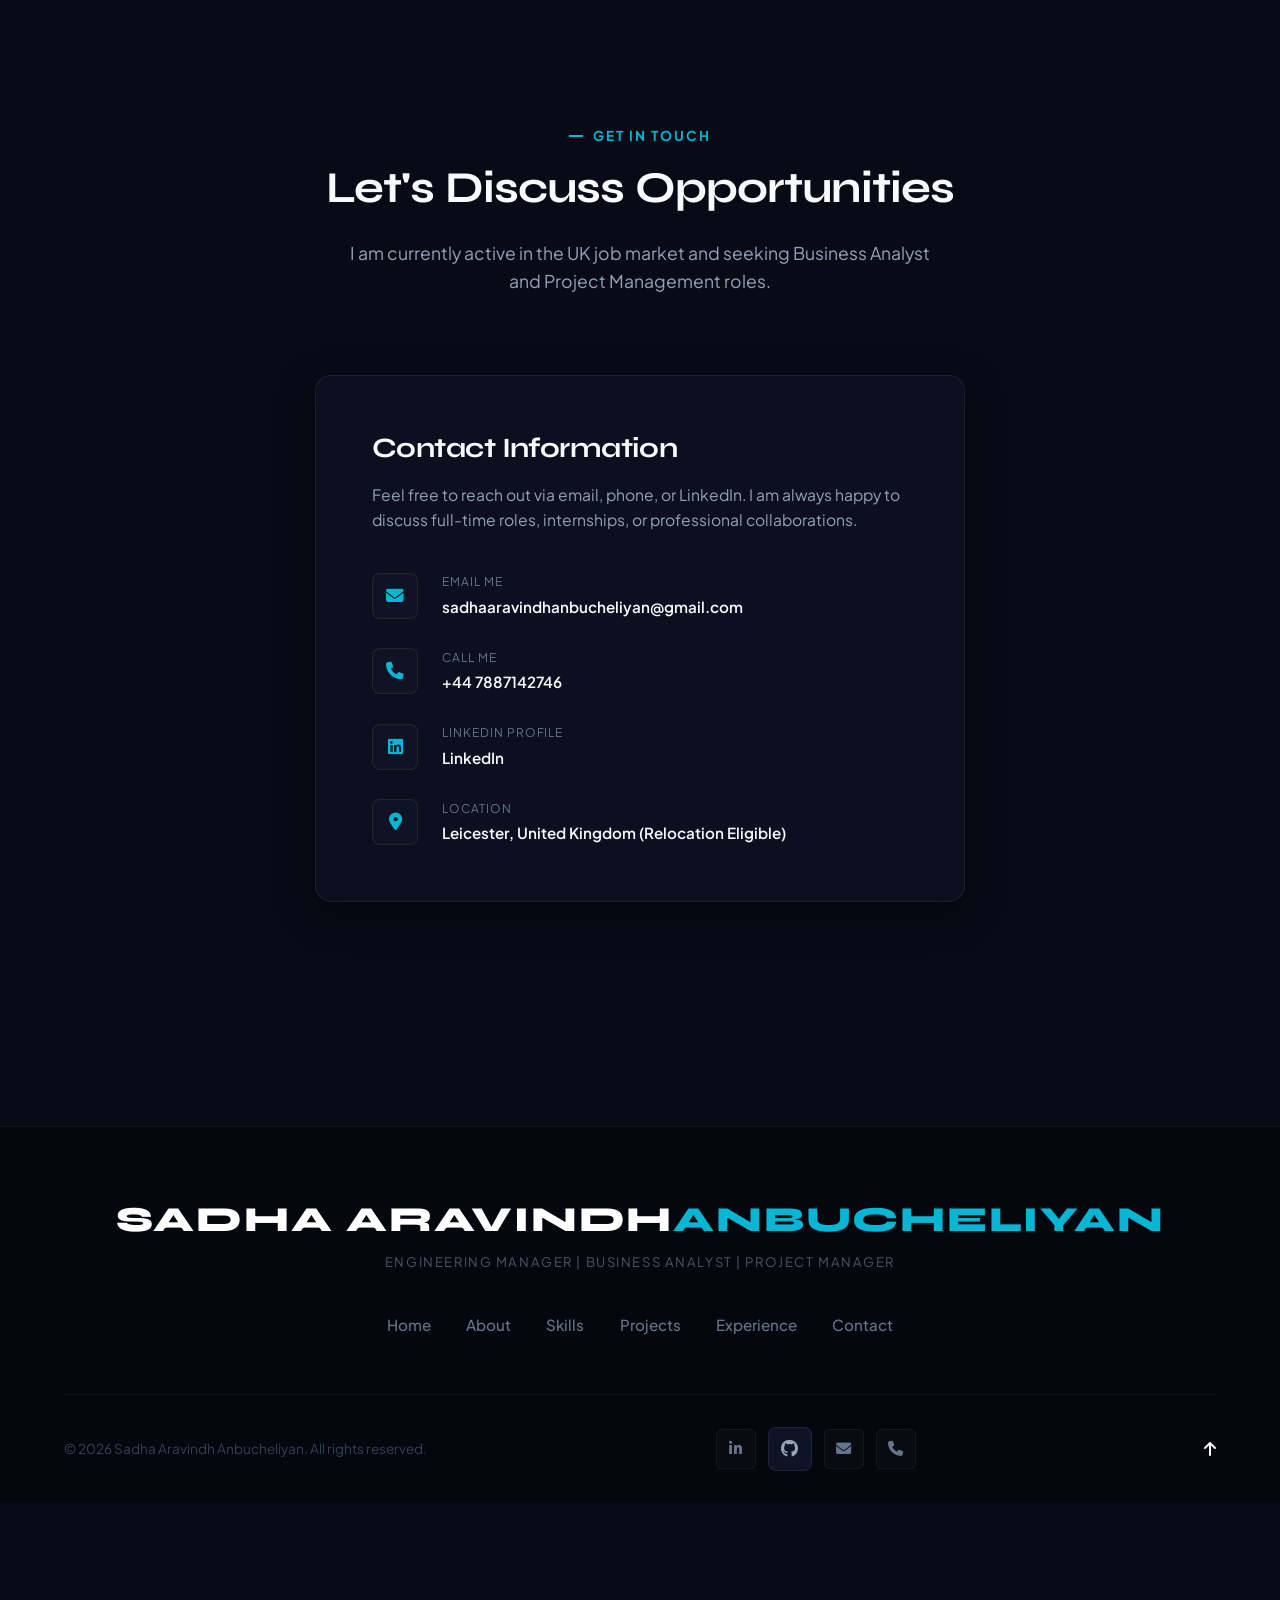
==== commit ef7794eb: "changes" ====
--- a/index.html
+++ b/index.html
@@ -492,11 +492,12 @@
             </div>
 
             <div class="bento-item bento-small glass-panel">
+                <div class="timeline-header">
+                    <span><i class="fa-regular fa-calendar"></i> 2018 - 2022</span>
+                    <span><i class="fa-solid fa-location-dot"></i> Chennai, India</span>
                 </div>
                 <h3 class="role-title">B.E. Mechanical Engineering</h3>
                 <h4 class="company-name">Anna University</h4>
-                                    <span><i class="fa-regular fa-calendar"></i> 2018 - 2022</span>
-                    <span><i class="fa-solid fa-location-dot"></i> Chennai, India</span>
                 <ul class="timeline-bullets">
                     <li>* Formed a strong analytical core.</li>
                     <li>* Studied Industrial Engineering, Production Planning, and Quality Control.</li>
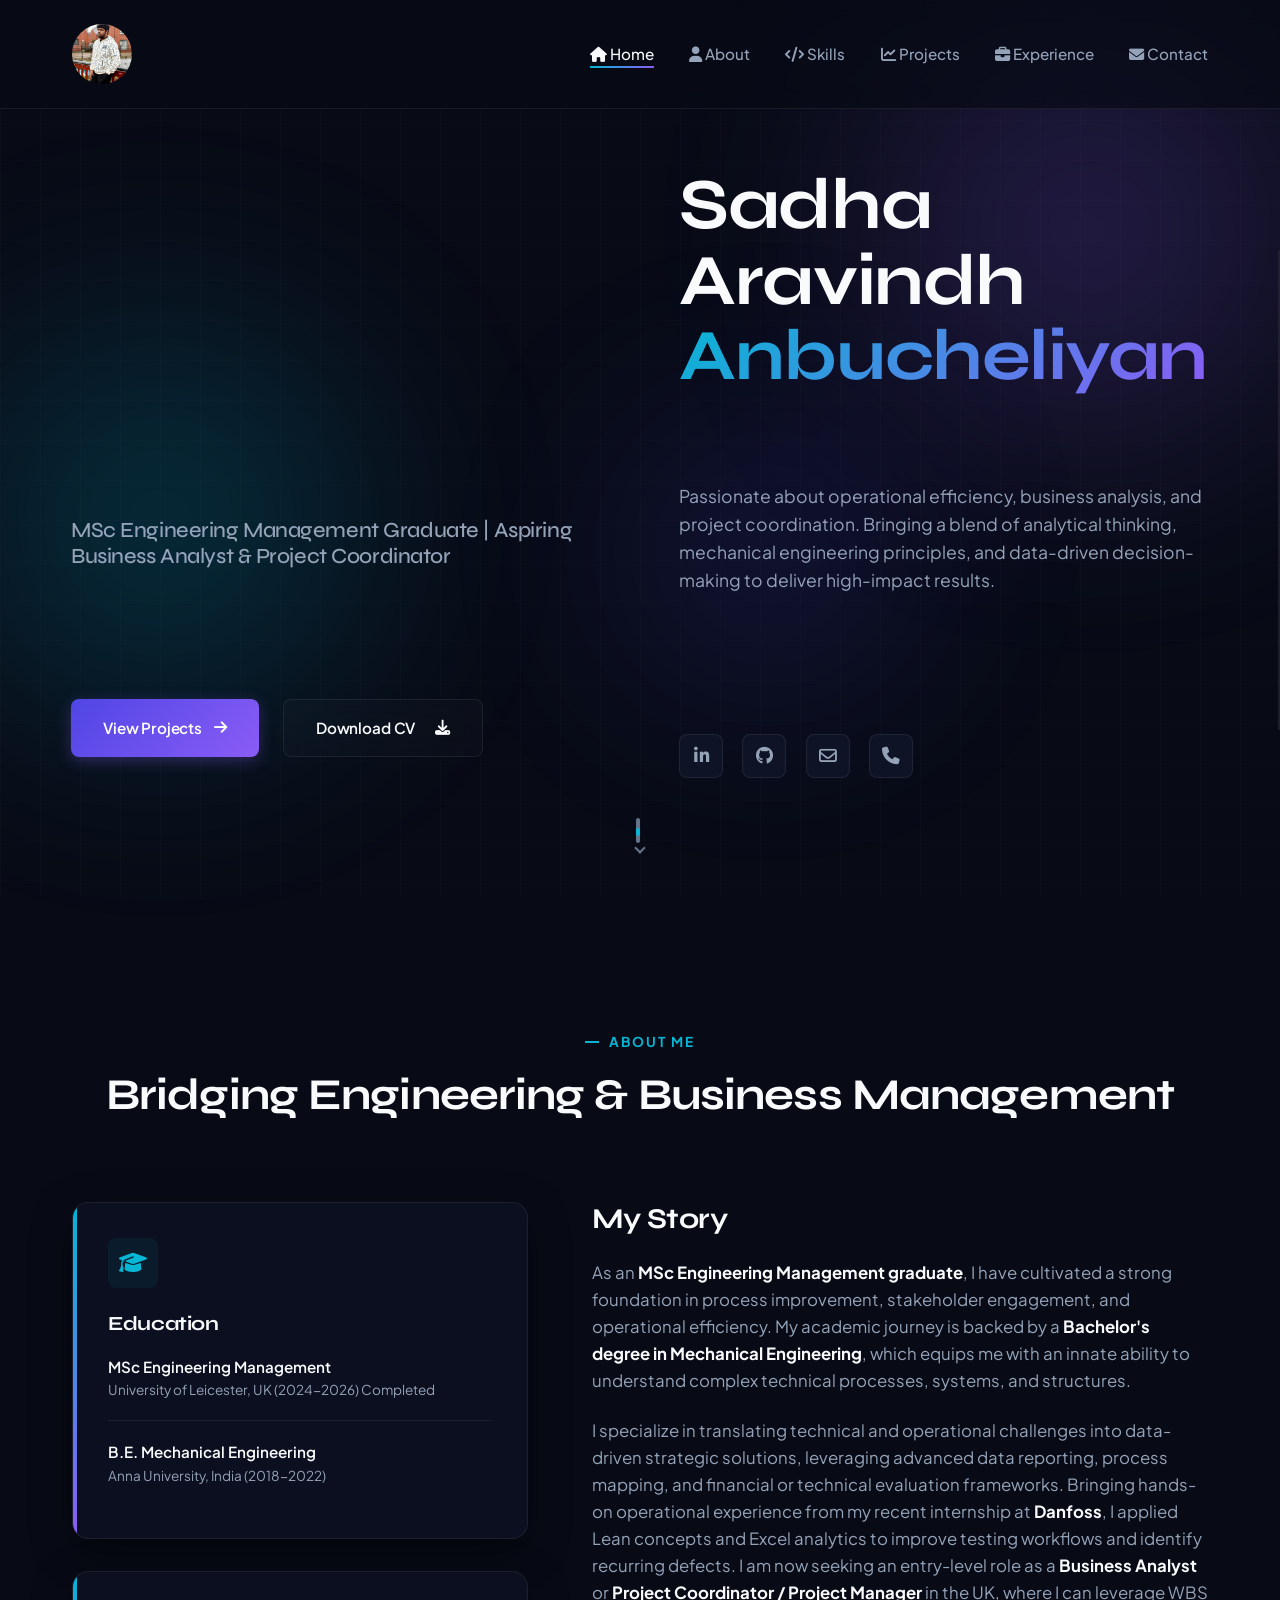
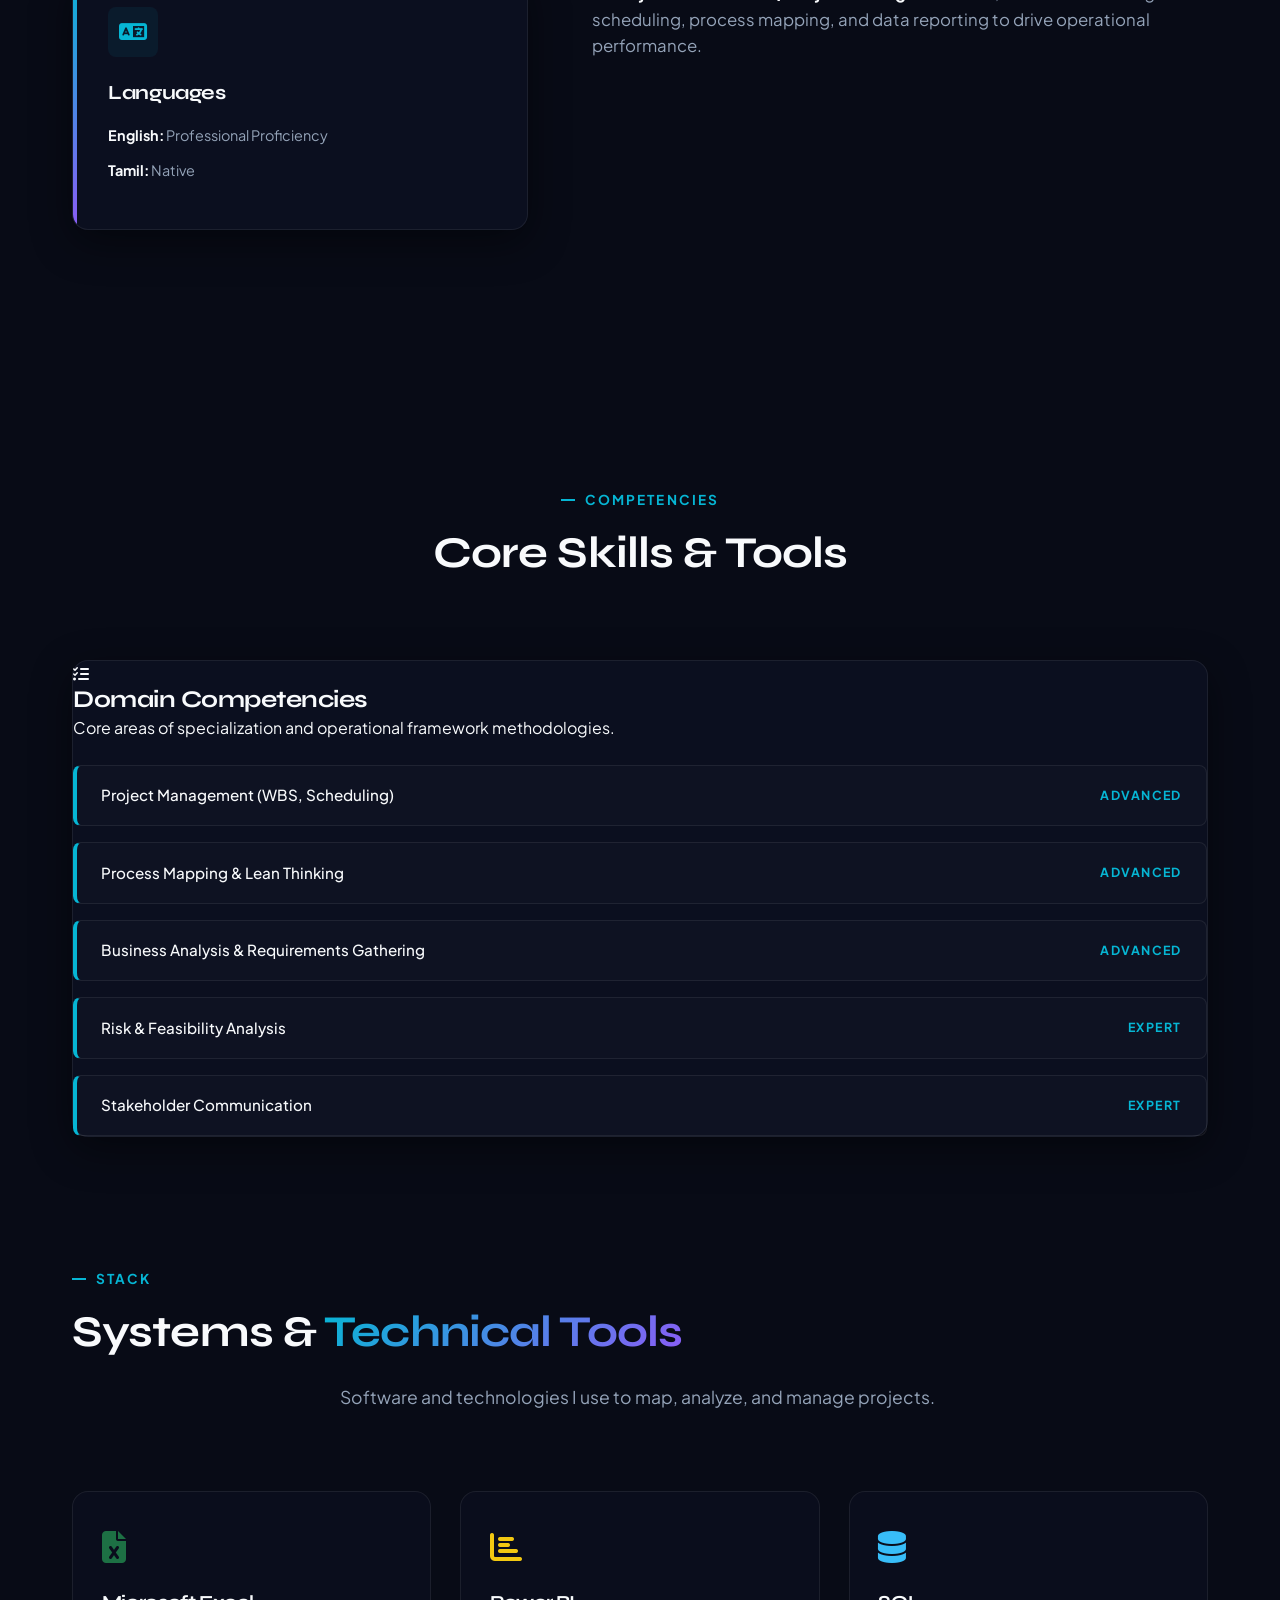
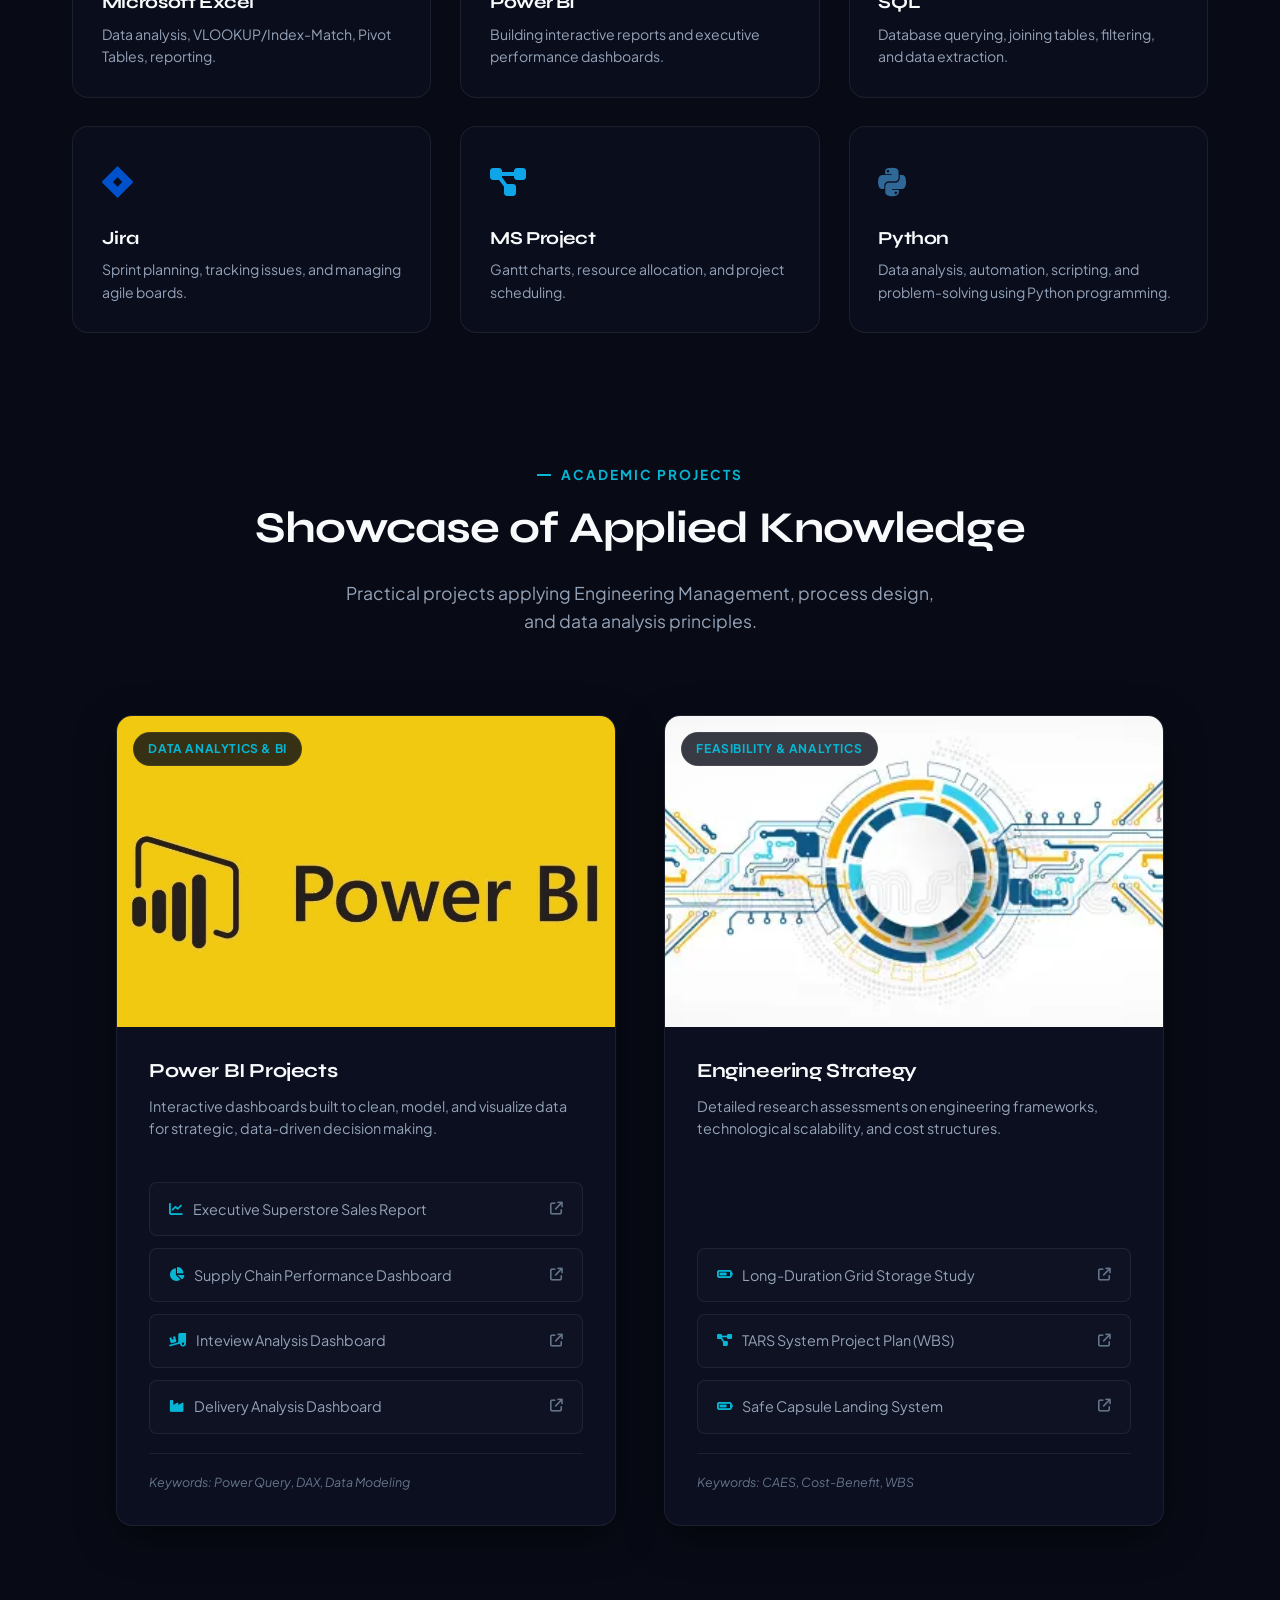
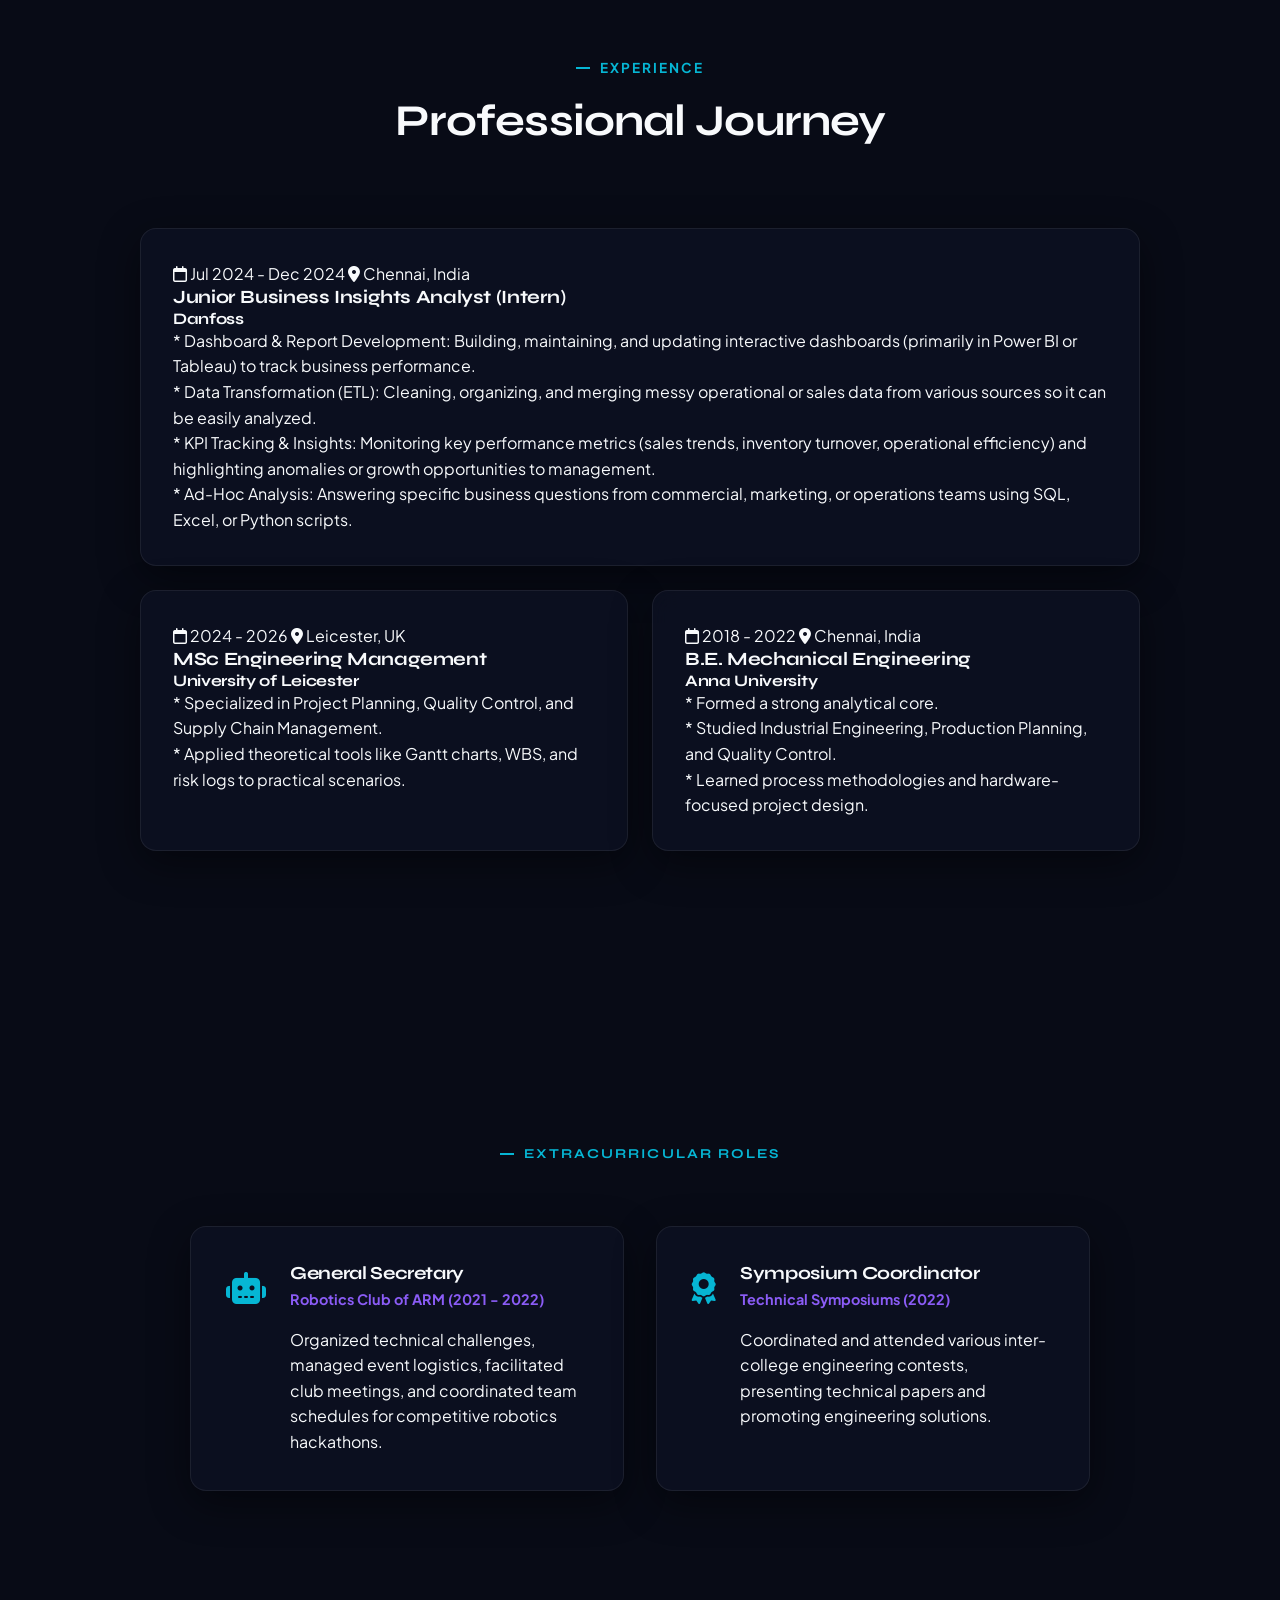
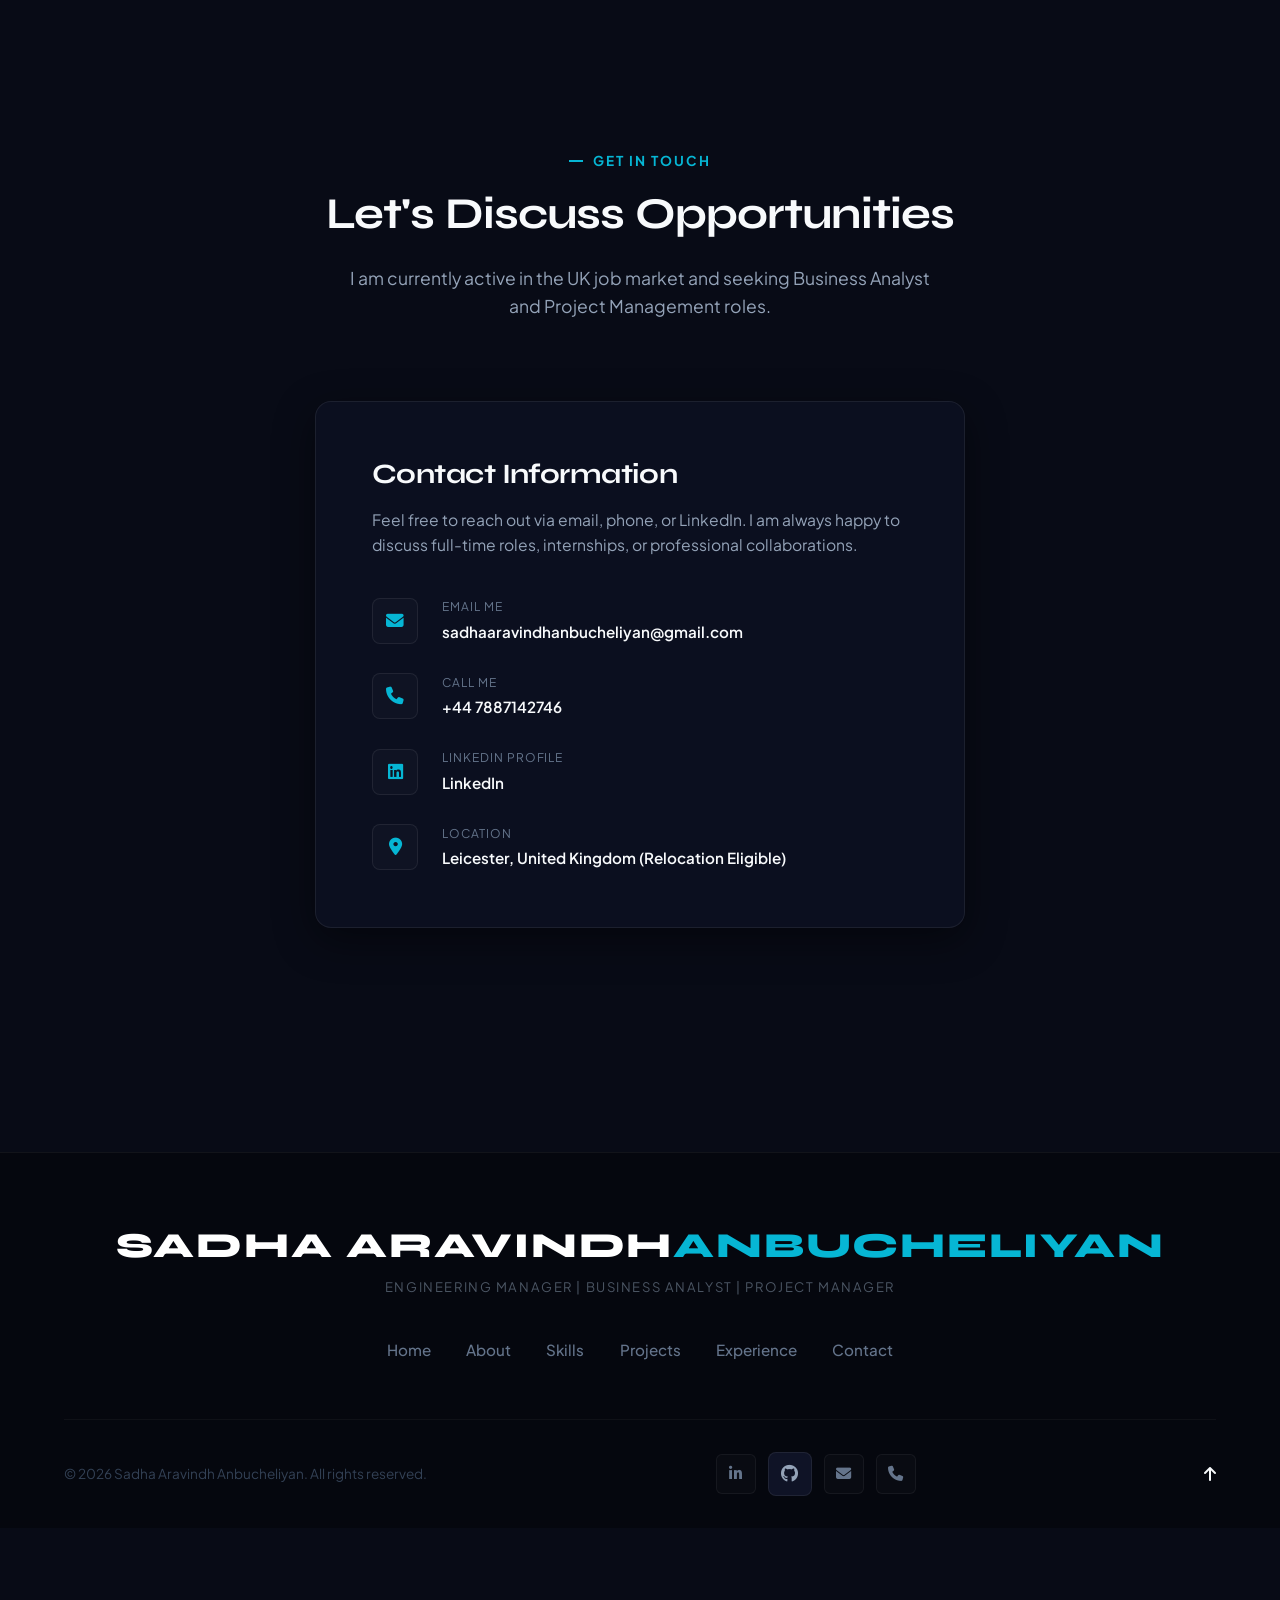
==== commit 106fe3b5: "update" ====
--- a/index.html
+++ b/index.html
@@ -64,9 +64,6 @@
         <section id="home" class="hero-section section-padding">
             <div class="container hero-container">
                 <div class="hero-content">
-                    <div class="status-badge" id="visa-status">
-                        <span class="pulse-dot"></span>
-                        <span>Eligible to work in the UK immediately (Graduate Route Visa - No Sponsorship Required)</span>
                     </div>
                     <h1 class="hero-title">
                         Sadha Aravindh <br>
@@ -216,11 +213,10 @@
 
                         <div class="info-card glass-panel" id="about-card-lang">
                             <div class="card-icon"><i class="fa-solid fa-language"></i></div>
-                            <h3>Languages & Eligibility</h3>
+                            <h3>Languages</h3>
                             <ul class="info-list">
                                 <li><strong>English:</strong> Professional Proficiency</li>
                                 <li><strong>Tamil:</strong> Native</li>
-                                <li><strong>UK Eligibility:</strong> Post-Study Work (Graduate Route) visa valid up to 2 years</li>
                             </ul>
                         </div>
                     </div>
@@ -231,7 +227,7 @@
     As an <strong>MSc Engineering Management graduate</strong>, I have cultivated a strong foundation in process improvement, stakeholder engagement, and operational efficiency. My academic journey is backed by a <strong>Bachelor's degree in Mechanical Engineering</strong>, which equips me with an innate ability to understand complex technical processes, systems, and structures.
 </p>
 <p class="about-p">
-    I specialize in translating technical and operational challenges into data-driven strategic solutions. During my recent internship at <strong>Danfoss</strong>, I applied Lean concepts and Excel analytics to improve testing workflows and identify recurring defects. I am now seeking an entry-level role as a <strong>Business Analyst</strong> or <strong>Project Coordinator / Project Manager</strong> in the UK, where I can leverage WBS scheduling, process mapping, and data reporting to drive operational performance.
+    I specialize in translating technical and operational challenges into data-driven strategic solutions, leveraging advanced data reporting, process mapping, and financial or technical evaluation frameworks. Bringing hands-on operational experience from my recent internship at <strong>Danfoss</strong>, I applied Lean concepts and Excel analytics to improve testing workflows and identify recurring defects. I am now seeking an entry-level role as a <strong>Business Analyst</strong> or <strong>Project Coordinator / Project Manager</strong> in the UK, where I can leverage WBS scheduling, process mapping, and data reporting to drive operational performance.
 </p>
                                 </div>
                             </div>
@@ -469,12 +465,13 @@
                     <span><i class="fa-regular fa-calendar"></i> Jul 2024 - Dec 2024</span>
                     <span><i class="fa-solid fa-location-dot"></i> Chennai, India</span>
                 </div>
-                <h3 class="role-title">Testing Assistant Engineer (Intern)</h3>
+                <h3 class="role-title">Junior Business Insights Analyst (Intern)</h3>
                 <h4 class="company-name">Danfoss</h4>
                 <ul class="timeline-bullets">
-                    <li>* Conducted rigorous testing and validation of engineering components to meet stringent quality standards.</li>
-                    <li>* Analysed test datasets using Excel to spot recurring anomalies, supporting root cause analysis (RCA) and resolution.</li>
-                    <li>* Collaborated closely with cross-functional engineering teams to feedback defect data and improve product durability.</li>
+                    <li>* Dashboard & Report Development: Building, maintaining, and updating interactive dashboards (primarily in Power BI or Tableau) to track business performance.</li>
+                    <li>* Data Transformation (ETL): Cleaning, organizing, and merging messy operational or sales data from various sources so it can be easily analyzed.</li>
+                    <li>* KPI Tracking & Insights: Monitoring key performance metrics (sales trends, inventory turnover, operational efficiency) and highlighting anomalies or growth opportunities to management.</li>
+                    <li>* Ad-Hoc Analysis: Answering specific business questions from commercial, marketing, or operations teams using SQL, Excel, or Python scripts.</li>
                 </ul>
             </div>
 
@@ -504,8 +501,6 @@
                     <li>* Learned process methodologies and hardware-focused project design.</li>
                 </ul>
             </div>
-        </div>
-    </div>
 </section>
                 <!-- Extracurricular Activities Cards -->
   <div class="extracurricular-header text-center">
